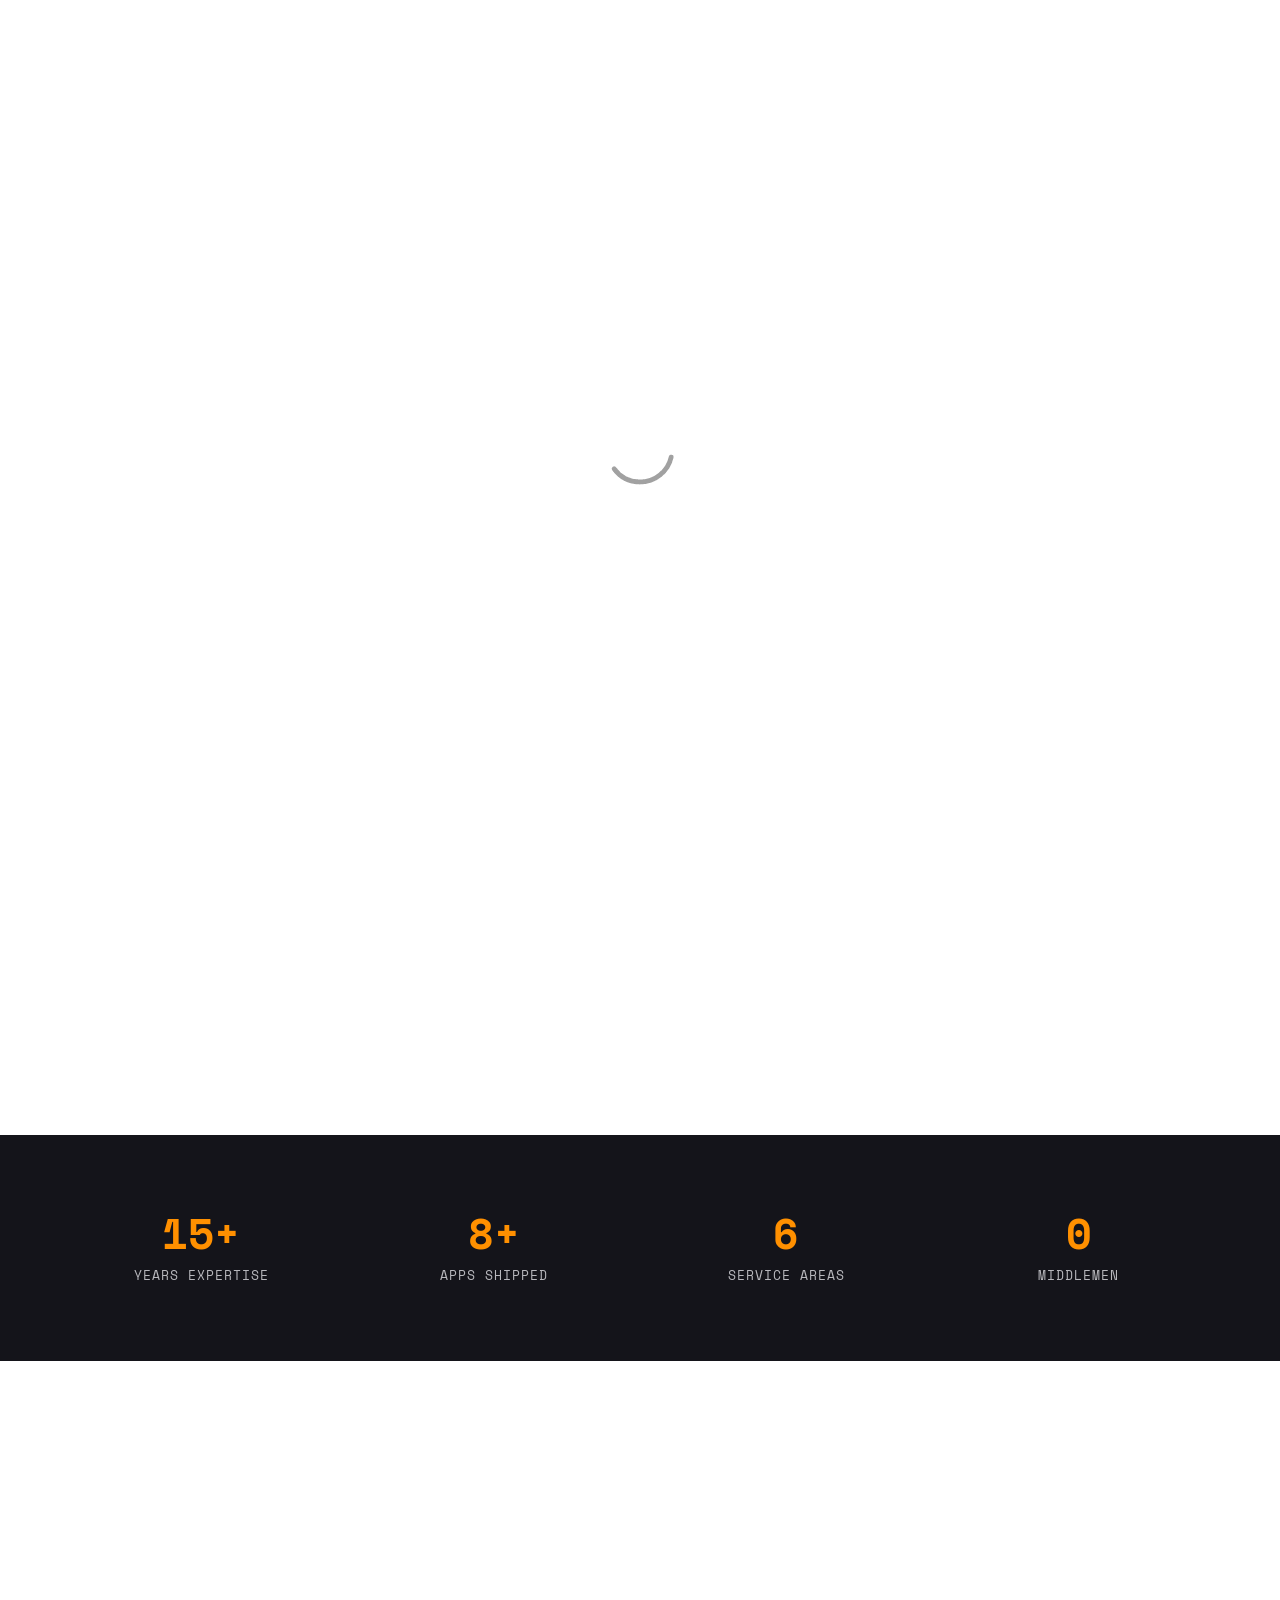
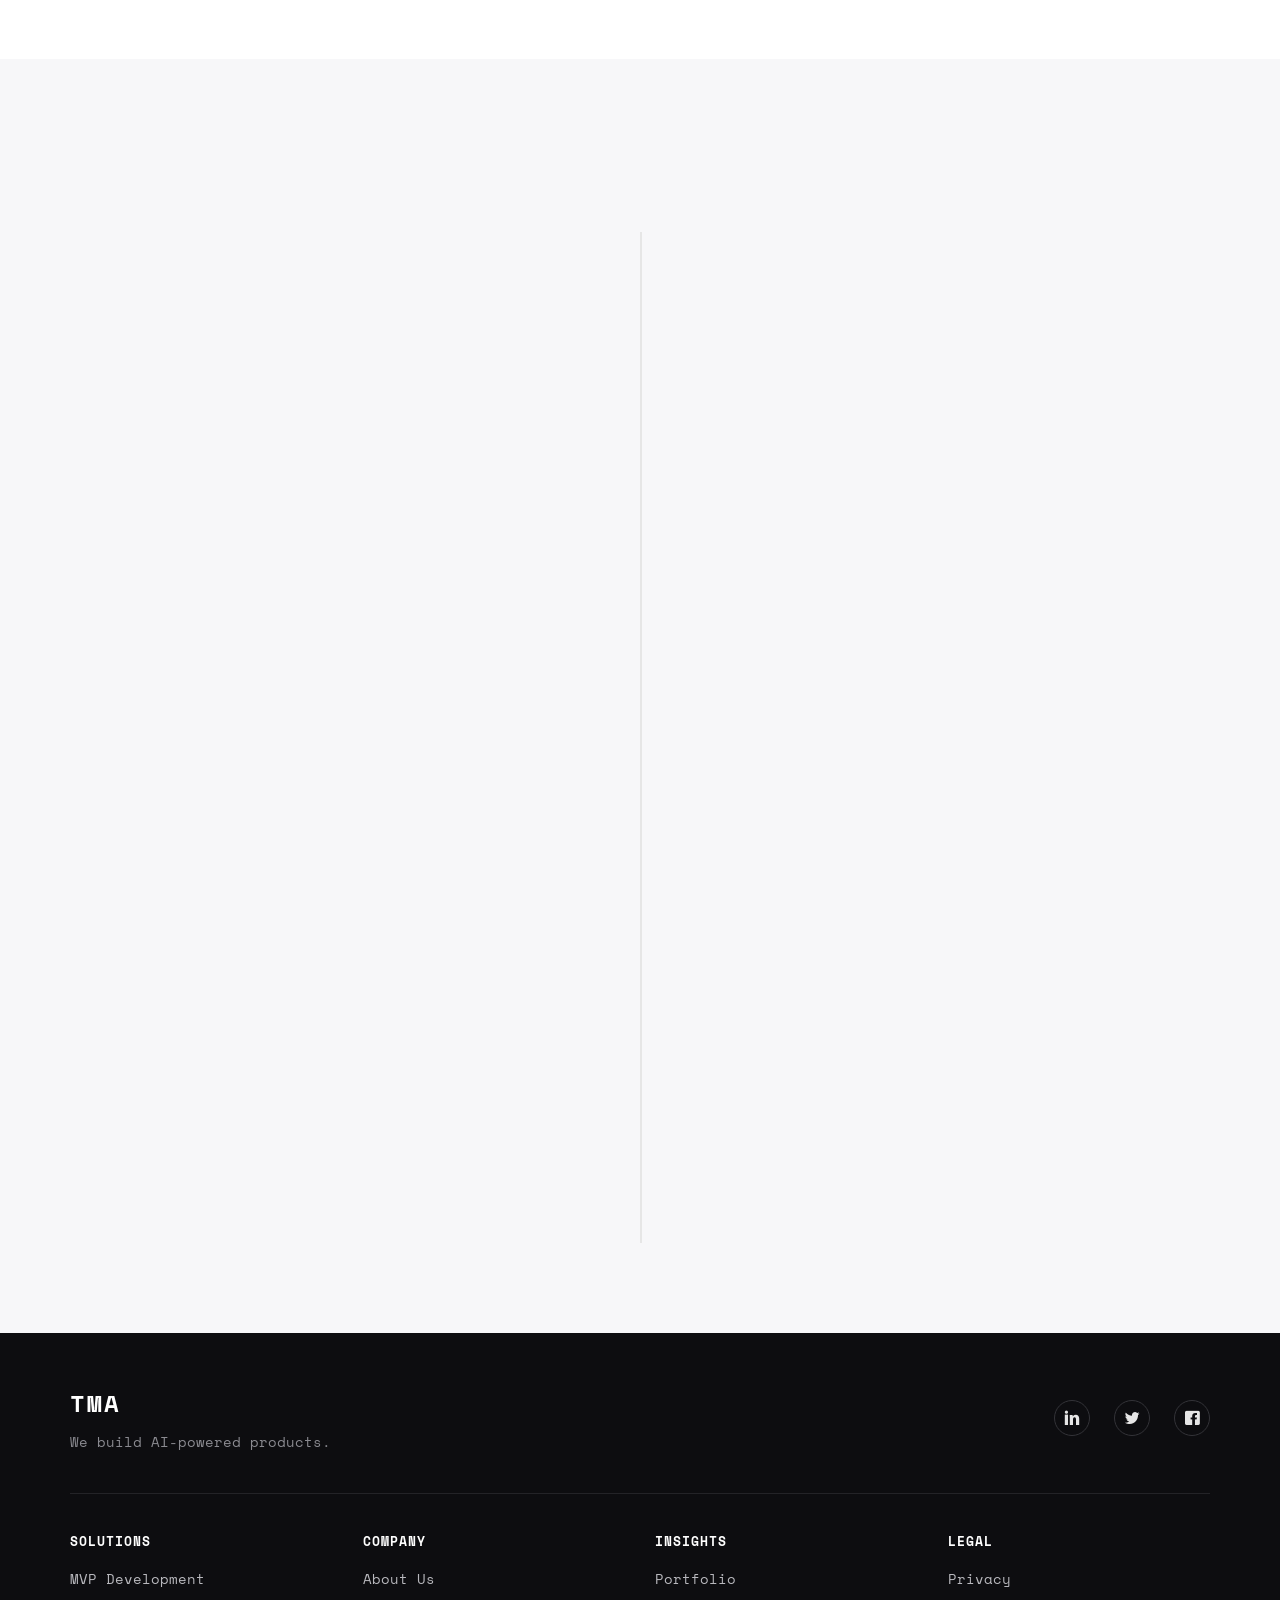
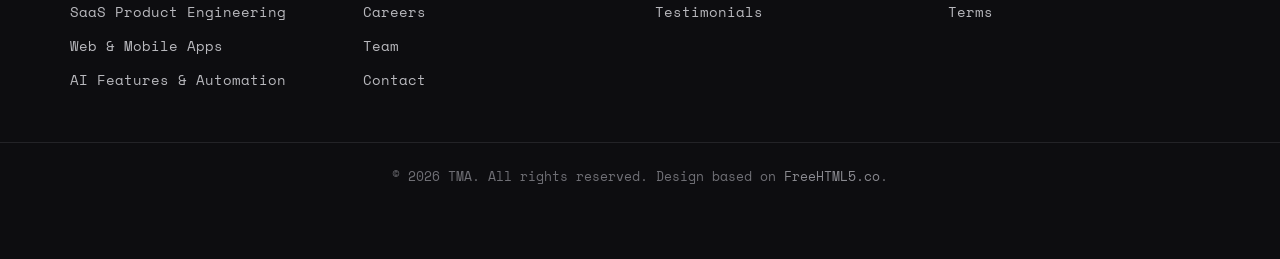
==== about.html @ 1527407e "Update website structure" ====
<!DOCTYPE HTML>
<html>
	<head>
	<meta charset="utf-8">
	<meta http-equiv="X-UA-Compatible" content="IE=edge">
	<title>About — TMA</title>
	<meta name="viewport" content="width=device-width, initial-scale=1">
	<meta name="description" content="TMA is a software product studio for startups and growing businesses, with 15+ years of hands-on expertise delivering mobile, web and backend products." />
	<meta name="author" content="TMA" />

	<link href="https://fonts.googleapis.com/css?family=Space+Mono" rel="stylesheet">
	<link href="https://fonts.googleapis.com/css?family=Kaushan+Script" rel="stylesheet">

	<link rel="stylesheet" href="css/animate.css">
	<link rel="stylesheet" href="css/icomoon.css">
	<link rel="stylesheet" href="css/bootstrap.css">
	<link rel="stylesheet" href="css/style.css">
	<link rel="stylesheet" href="css/tma-nav.css">

	<script src="js/modernizr-2.6.2.min.js"></script>
	<!--[if lt IE 9]>
	<script src="js/respond.min.js"></script>
	<![endif]-->

	</head>
	<body>

	<div class="fh5co-loader"></div>

	<nav class="navbar navbar-default tma-navbar" role="navigation">
		<div class="container">
			<div class="navbar-header">
				<button type="button" class="navbar-toggle" data-toggle="collapse" data-target="#tma-nav-collapse">
					<span class="sr-only">Toggle navigation</span>
					<span class="icon-bar"></span>
					<span class="icon-bar"></span>
					<span class="icon-bar"></span>
				</button>
				<a class="navbar-brand" href="index.html">TMA</a>
			</div>
			<div class="collapse navbar-collapse" id="tma-nav-collapse">
				<ul class="nav navbar-nav navbar-right">
					<li><a href="index.html">Home</a></li>
					<li class="active"><a href="about.html">About</a></li>
					<li><a href="services.html">Services</a></li>
					<li><a href="portfolio.html">Portfolio</a></li>
					<li><a href="testimonials.html">Testimonials</a></li>
					<li><a href="careers.html">Careers</a></li>
					<li><a href="team.html">Team</a></li>
					<li><a href="contact.html">Contact</a></li>
				</ul>
			</div>
		</div>
	</nav>

	<div id="page">

	<div class="tma-page-banner" style="background-image:url(images/cover_bg_3.jpg);">
		<div class="overlay"></div>
		<div class="container tma-page-banner-content">
			<h1>About TMA</h1>
			<p>An AI-powered product development partner for startups and growing businesses.</p>
		</div>
	</div>

	<div id="fh5co-about" class="animate-box">
		<div class="container">
			<div class="row">
				<div class="col-md-8 col-md-offset-2 text-center fh5co-heading">
					<h2>Why TMA</h2>
					<p>Founded by engineers who were tired of watching startups choose between agencies that move slow and freelancers who disappear after launch.</p>
				</div>
			</div>
			<div class="row">
				<div class="col-md-8 col-md-offset-2">
					<h2>Our Story</h2>
					<p>TMA is a product engineering studio built for startups that need to move fast without compromising on quality. We're a small, senior team with 15+ years of hands-on expertise shipping production software — from early-stage MVPs to enterprise-grade platforms — across mobile, web and backend.</p>
					<p>That means startups and growing businesses get a partner who has actually shipped and led delivery of production apps — not just a dev shop taking orders. We embed with your team, own outcomes, and bring hands-on technical leadership so you can ship fast without cutting corners.</p>
					<p><a href="team.html">Meet the founder &raquo;</a></p>
				</div>
			</div>
		</div>
	</div>

	<div class="tma-stats-section">
		<div class="container">
			<div class="row">
				<div class="col-md-3 col-sm-6 col-xs-6">
					<div class="tma-stat">
						<span class="tma-stat-number">15+</span>
						<span class="tma-stat-label">Years Expertise</span>
					</div>
				</div>
				<div class="col-md-3 col-sm-6 col-xs-6">
					<div class="tma-stat">
						<span class="tma-stat-number">8+</span>
						<span class="tma-stat-label">Apps Shipped</span>
					</div>
				</div>
				<div class="col-md-3 col-sm-6 col-xs-6">
					<div class="tma-stat">
						<span class="tma-stat-number">6</span>
						<span class="tma-stat-label">Service Areas</span>
					</div>
				</div>
				<div class="col-md-3 col-sm-6 col-xs-6">
					<div class="tma-stat">
						<span class="tma-stat-number">0</span>
						<span class="tma-stat-label">Middlemen</span>
					</div>
				</div>
			</div>
		</div>
	</div>

	<div id="fh5co-values" class="animate-box">
		<div class="container">
			<div class="row">
				<div class="col-md-8 col-md-offset-2 text-center fh5co-heading">
					<h2>What We Believe</h2>
					<p>The principles that shape how we build, and how we work with clients.</p>
				</div>
			</div>
			<div class="row">
				<div class="col-md-4 text-center">
					<div class="feature-left">
						<span class="icon">
							<i class="icon-rocket"></i>
						</span>
						<div class="feature-copy">
							<h3>Ship Fast, Ship Right</h3>
							<p>Speed matters for startups — but not at the cost of code you can't build on. We move quickly without leaving technical debt you'll regret.</p>
						</div>
					</div>
				</div>
				<div class="col-md-4 text-center">
					<div class="feature-left">
						<span class="icon">
							<i class="icon-target"></i>
						</span>
						<div class="feature-copy">
							<h3>Own the Outcome</h3>
							<p>We measure success by whether your product works for your users — not by hours logged or tickets closed.</p>
						</div>
					</div>
				</div>
				<div class="col-md-4 text-center">
					<div class="feature-left">
						<span class="icon">
							<i class="icon-chat"></i>
						</span>
						<div class="feature-copy">
							<h3>Radical Transparency</h3>
							<p>Clear scope, honest timelines, and direct communication with founders — no account managers relaying messages.</p>
						</div>
					</div>
				</div>
			</div>
		</div>
	</div>

	<div id="fh5co-skills" class="animate-box fh5co-bg-color" data-animate-effect="fadeInLeft">
		<div class="container">
			<div class="row">
				<div class="col-md-8 col-md-offset-2 text-center fh5co-heading">
					<h2>Our Capabilities</h2>
					<p>What we bring to the table, in plain terms — not a wall of framework names.</p>
				</div>
			</div>
			<div class="tma-skill-groups">
				<div class="tma-skill-group">
					<h4>Mobile Experiences</h4>
					<div class="tma-skill-pills">
						<span class="tma-skill-pill">Native Android &amp; iOS apps</span>
						<span class="tma-skill-pill">Cross-platform hybrid apps</span>
						<span class="tma-skill-pill">Fast, offline-ready performance</span>
					</div>
				</div>
				<div class="tma-skill-group">
					<h4>Web &amp; Backend Systems</h4>
					<div class="tma-skill-pills">
						<span class="tma-skill-pill">Modern, responsive web apps</span>
						<span class="tma-skill-pill">Scalable backend architecture</span>
						<span class="tma-skill-pill">Secure API &amp; third-party integrations</span>
					</div>
				</div>
				<div class="tma-skill-group">
					<h4>Data &amp; Insights</h4>
					<div class="tma-skill-pills">
						<span class="tma-skill-pill">Reliable data storage &amp; management</span>
						<span class="tma-skill-pill">Real-time analytics &amp; reporting</span>
						<span class="tma-skill-pill">Cloud-ready infrastructure</span>
					</div>
				</div>
			</div>
		</div>
	</div>

	<div id="fh5co-leadership" class="animate-box" data-animate-effect="fadeInRight">
		<div class="container">
			<div class="row">
				<div class="col-md-8 col-md-offset-2 text-center fh5co-heading">
					<h2>Leadership</h2>
					<p>A decade of technical leadership means we don't just write code — we run delivery.</p>
				</div>
			</div>
			<div class="row">
				<div class="col-md-4 text-center">
					<div class="feature-left">
						<span class="icon">
							<i class="icon-genius"></i>
						</span>
						<div class="feature-copy">
							<h3>Technical Leadership</h3>
							<p>Hands-on engineering leadership — architecture decisions, code quality, and delivery ownership end to end.</p>
						</div>
					</div>
				</div>
				<div class="col-md-4 text-center">
					<div class="feature-left">
						<span class="icon">
							<i class="icon-briefcase"></i>
						</span>
						<div class="feature-copy">
							<h3>Team &amp; Stakeholder Management</h3>
							<p>Mentoring engineers, coordinating cross-functional teams, and translating business goals into a shippable technical roadmap.</p>
						</div>
					</div>
				</div>
				<div class="col-md-4 text-center">
					<div class="feature-left">
						<span class="icon">
							<i class="icon-chat"></i>
						</span>
						<div class="feature-copy">
							<h3>Client Partnership</h3>
							<p>Direct, transparent communication with founders — clear scope, honest timelines, and a partner invested in the outcome, not just the hours.</p>
						</div>
					</div>
				</div>
			</div>
		</div>
	</div>

	<div id="fh5co-resume">
		<div class="container">
			<div class="row animate-box" data-animate-effect="fadeInUp">
				<div class="col-md-8 col-md-offset-2 text-center fh5co-heading">
					<h2 style="margin-bottom: 0px">Our Journey</h2>
				</div>
			</div>
			<div class="row">
				<div class="col-md-12 col-md-offset-0">
					<ul class="timeline">
						<li class="timeline-heading text-center animate-box">
							<div><h3>Milestones</h3></div>
						</li>
						<li class="timeline-inverted animate-box">
							<div class="timeline-badge"><i class="icon-suitcase"></i></div>
							<div class="timeline-panel">
								<div class="timeline-heading">
									<h3 class="timeline-title">Launch</h3>
									<span class="company">Q1 2024</span>
								</div>
								<div class="timeline-body">
									<ul>
										<li>Founded TMA to help startups launch AI-enabled products rapidly.</li>
										<li>Defined our first product vision and delivered an MVP for early customer feedback.</li>
									</ul>
								</div>
							</div>
						</li>
						<li class="animate-box timeline-unverted">
							<div class="timeline-badge"><i class="icon-suitcase"></i></div>
							<div class="timeline-panel">
								<div class="timeline-heading">
									<h3 class="timeline-title">Product Launch</h3>
									<span class="company">Q3 2024</span>
								</div>
								<div class="timeline-body">
									<ul style="text-align: left">
										<li>Delivered our first customer-facing SaaS platform with mobile and analytics capabilities.</li>
										<li>Introduced modern dashboards, APIs, and automated workflows for early adopters.</li>
									</ul>
								</div>
							</div>
						</li>
						<li class="timeline-inverted animate-box">
							<div class="timeline-badge"><i class="icon-suitcase"></i></div>
							<div class="timeline-panel">
								<div class="timeline-heading">
									<h3 class="timeline-title">Customer Growth</h3>
									<span class="company">Q1 2025</span>
								</div>
								<div class="timeline-body">
									<ul>
										<li>Onboarded growing businesses and integrated with CRM, payments, and analytics tools.</li>
										<li>Scaled our platform with improved reliability, performance and dedicated engineering support.</li>
									</ul>
								</div>
							</div>
						</li>
						<li class="animate-box timeline-unverted">
							<div class="timeline-badge"><i class="icon-suitcase"></i></div>
							<div class="timeline-panel">
								<div class="timeline-heading">
									<h3 class="timeline-title">Scale</h3>
									<span class="company">Ongoing</span>
								</div>
								<div class="timeline-body">
									<ul style="text-align: left">
										<li>Continue expanding our product suite with AI, automation and customer success tools.</li>
										<li>Deliver expert engineering, integrations and growth support for scaling product teams.</li>
									</ul>
								</div>
							</div>
						</li>
				    </ul>
				</div>
			</div>
		</div>
	</div>

	</div>

	<div id="fh5co-footer" class="tma-footer">
		<div class="container">
			<div class="tma-footer-top">
				<div>
					<div class="tma-footer-brand">TMA</div>
					<p class="tma-footer-tagline">We build AI-powered products.</p>
				</div>
				<ul class="tma-footer-social">
					<li><a href="https://www.linkedin.com/in/pehlajtejani/" target="_blank"><i class="icon-linkedin2"></i></a></li>
					<li><a href="https://twitter.com/TMAtech" target="_blank"><i class="icon-twitter2"></i></a></li>
					<li><a href="https://www.facebook.com/TMAtech" target="_blank"><i class="icon-facebook2"></i></a></li>
				</ul>
			</div>
			<div class="row tma-footer-columns">
				<div class="col-sm-6 col-md-3">
					<h4>Solutions</h4>
					<ul>
						<li><a href="services.html">MVP Development</a></li>
						<li><a href="services.html">SaaS Product Engineering</a></li>
						<li><a href="services.html">Web &amp; Mobile Apps</a></li>
						<li><a href="services.html">AI Features &amp; Automation</a></li>
					</ul>
				</div>
				<div class="col-sm-6 col-md-3">
					<h4>Company</h4>
					<ul>
						<li><a href="about.html">About Us</a></li>
						<li><a href="careers.html">Careers</a></li>
						<li><a href="team.html">Team</a></li>
						<li><a href="contact.html">Contact</a></li>
					</ul>
				</div>
				<div class="col-sm-6 col-md-3">
					<h4>Insights</h4>
					<ul>
						<li><a href="portfolio.html">Portfolio</a></li>
						<li><a href="testimonials.html">Testimonials</a></li>
					</ul>
				</div>
				<div class="col-sm-6 col-md-3">
					<h4>Legal</h4>
					<ul>
						<li><a href="privacy.html">Privacy</a></li>
						<li><a href="terms.html">Terms</a></li>
					</ul>
				</div>
			</div>
		</div>
		<div class="tma-footer-bottom">
			<div class="container">
				&copy; 2026 TMA. All rights reserved. Design based on <a href="http://freehtml5.co" target="_blank">FreeHTML5.co</a>.
			</div>
		</div>
	</div>

	<div class="gototop js-top">
		<a href="#" class="js-gotop"><i class="icon-arrow-up22"></i></a>
	</div>

	<script src="js/jquery.min.js"></script>
	<script src="js/jquery.easing.1.3.js"></script>
	<script src="js/bootstrap.min.js"></script>
	<script src="js/jquery.waypoints.min.js"></script>
	<script src="js/jquery.stellar.min.js"></script>
	<script src="js/jquery.easypiechart.min.js"></script>
	<script src="js/main.js"></script>

	</body>
</html>
---- css/icomoon.css ----
@font-face {
    font-family: 'icomoon';
    src:    url('fonts/icomoon.eot?1oniuf');
    src:    url('fonts/icomoon.eot?1oniuf#iefix') format('embedded-opentype'),
        url('fonts/icomoon.ttf?1oniuf') format('truetype'),
        url('fonts/icomoon.woff?1oniuf') format('woff'),
        url('fonts/icomoon.svg?1oniuf#icomoon') format('svg');
    font-weight: normal;
    font-style: normal;
}

[class^="icon-"], [class*=" icon-"] {
    /* use !important to prevent issues with browser extensions that change fonts */
    font-family: 'icomoon' !important;
    speak: none;
    font-style: normal;
    font-weight: normal;
    font-variant: normal;
    text-transform: none;
    line-height: 1;

    /* Better Font Rendering =========== */
    -webkit-font-smoothing: antialiased;
    -moz-osx-font-smoothing: grayscale;
}

.icon-mobile:before {
    content: "\e000";
}
.icon-laptop:before {
    content: "\e001";
}
.icon-desktop:before {
    content: "\e002";
}
.icon-tablet:before {
    content: "\e003";
}
.icon-phone:before {
    content: "\e004";
}
.icon-document:before {
    content: "\e005";
}
.icon-documents:before {
    content: "\e006";
}
.icon-search:before {
    content: "\e007";
}
.icon-clipboard:before {
    content: "\e008";
}
.icon-newspaper:before {
    content: "\e009";
}
.icon-notebook:before {
    content: "\e00a";
}
.icon-book-open:before {
    content: "\e00b";
}
.icon-browser:before {
    content: "\e00c";
}
.icon-calendar:before {
    content: "\e00d";
}
.icon-presentation:before {
    content: "\e00e";
}
.icon-picture:before {
    content: "\e00f";
}
.icon-pictures:before {
    content: "\e010";
}
.icon-video:before {
    content: "\e011";
}
.icon-camera:before {
    content: "\e012";
}
.icon-printer:before {
    content: "\e013";
}
.icon-toolbox:before {
    content: "\e014";
}
.icon-briefcase:before {
    content: "\e015";
}
.icon-wallet:before {
    content: "\e016";
}
.icon-gift:before {
    content: "\e017";
}
.icon-bargraph:before {
    content: "\e018";
}
.icon-grid:before {
    content: "\e019";
}
.icon-expand:before {
    content: "\e01a";
}
.icon-focus:before {
    content: "\e01b";
}
.icon-edit:before {
    content: "\e01c";
}
.icon-adjustments:before {
    content: "\e01d";
}
.icon-ribbon:before {
    content: "\e01e";
}
.icon-hourglass:before {
    content: "\e01f";
}
.icon-lock:before {
    content: "\e020";
}
.icon-megaphone:before {
    content: "\e021";
}
.icon-shield:before {
    content: "\e022";
}
.icon-trophy:before {
    content: "\e023";
}
.icon-flag:before {
    content: "\e024";
}
.icon-map:before {
    content: "\e025";
}
.icon-puzzle:before {
    content: "\e026";
}
.icon-basket:before {
    content: "\e027";
}
.icon-envelope:before {
    content: "\e028";
}
.icon-streetsign:before {
    content: "\e029";
}
.icon-telescope:before {
    content: "\e02a";
}
.icon-gears:before {
    content: "\e02b";
}
.icon-key:before {
    content: "\e02c";
}
.icon-paperclip:before {
    content: "\e02d";
}
.icon-attachment:before {
    content: "\e02e";
}
.icon-pricetags:before {
    content: "\e02f";
}
.icon-lightbulb:before {
    content: "\e030";
}
.icon-layers:before {
    content: "\e031";
}
.icon-pencil:before {
    content: "\e032";
}
.icon-tools:before {
    content: "\e033";
}
.icon-tools-2:before {
    content: "\e034";
}
.icon-scissors:before {
    content: "\e035";
}
.icon-paintbrush:before {
    content: "\e036";
}
.icon-magnifying-glass:before {
    content: "\e037";
}
.icon-circle-compass:before {
    content: "\e038";
}
.icon-linegraph:before {
    content: "\e039";
}
.icon-mic:before {
    content: "\e03a";
}
.icon-strategy:before {
    content: "\e03b";
}
.icon-beaker:before {
    content: "\e03c";
}
.icon-caution:before {
    content: "\e03d";
}
.icon-recycle:before {
    content: "\e03e";
}
.icon-anchor:before {
    content: "\e03f";
}
.icon-profile-male:before {
    content: "\e040";
}
.icon-profile-female:before {
    content: "\e041";
}
.icon-bike:before {
    content: "\e042";
}
.icon-wine:before {
    content: "\e043";
}
.icon-hotairballoon:before {
    content: "\e044";
}
.icon-globe:before {
    content: "\e045";
}
.icon-genius:before {
    content: "\e046";
}
.icon-map-pin:before {
    content: "\e047";
}
.icon-dial:before {
    content: "\e048";
}
.icon-chat:before {
    content: "\e049";
}
.icon-heart:before {
    content: "\e04a";
}
.icon-cloud:before {
    content: "\e04b";
}
.icon-upload:before {
    content: "\e04c";
}
.icon-download:before {
    content: "\e04d";
}
.icon-target:before {
    content: "\e04e";
}
.icon-hazardous:before {
    content: "\e04f";
}
.icon-piechart:before {
    content: "\e050";
}
.icon-speedometer:before {
    content: "\e051";
}
.icon-global:before {
    content: "\e052";
}
.icon-compass:before {
    content: "\e053";
}
.icon-lifesaver:before {
    content: "\e054";
}
.icon-clock:before {
    content: "\e055";
}
.icon-aperture:before {
    content: "\e056";
}
.icon-quote:before {
    content: "\e057";
}
.icon-scope:before {
    content: "\e058";
}
.icon-alarmclock:before {
    content: "\e059";
}
.icon-refresh:before {
    content: "\e05a";
}
.icon-happy:before {
    content: "\e05b";
}
.icon-sad:before {
    content: "\e05c";
}
.icon-facebook:before {
    content: "\e05d";
}
.icon-twitter:before {
    content: "\e05e";
}
.icon-googleplus:before {
    content: "\e05f";
}
.icon-rss:before {
    content: "\e060";
}
.icon-tumblr:before {
    content: "\e061";
}
.icon-linkedin:before {
    content: "\e062";
}
.icon-dribbble:before {
    content: "\e063";
}
.icon-box2:before {
    content: "\ea82";
}
.icon-write:before {
    content: "\ea83";
}
.icon-clock2:before {
    content: "\ea84";
}
.icon-reply2:before {
    content: "\ea85";
}
.icon-reply-all2:before {
    content: "\ea86";
}
.icon-forward2:before {
    content: "\ea87";
}
.icon-flag2:before {
    content: "\ea88";
}
.icon-search2:before {
    content: "\ea89";
}
.icon-trash2:before {
    content: "\ea8a";
}
.icon-envelope2:before {
    content: "\ea8b";
}
.icon-bubble:before {
    content: "\ea8c";
}
.icon-bubbles:before {
    content: "\ea8d";
}
.icon-user2:before {
    content: "\ea8e";
}
.icon-users2:before {
    content: "\ea8f";
}
.icon-cloud2:before {
    content: "\ea90";
}
.icon-download2:before {
    content: "\ea91";
}
.icon-upload2:before {
    content: "\ea92";
}
.icon-rain:before {
    content: "\ea93";
}
.icon-sun:before {
    content: "\ea94";
}
.icon-moon2:before {
    content: "\ea95";
}
.icon-bell2:before {
    content: "\ea96";
}
.icon-folder2:before {
    content: "\ea97";
}
.icon-pin2:before {
    content: "\ea98";
}
.icon-sound2:before {
    content: "\ea99";
}
.icon-microphone:before {
    content: "\ea9a";
}
.icon-camera2:before {
    content: "\ea9b";
}
.icon-image2:before {
    content: "\ea9c";
}
.icon-cog2:before {
    content: "\ea9d";
}
.icon-calendar2:before {
    content: "\ea9e";
}
.icon-book2:before {
    content: "\ea9f";
}
.icon-map-marker:before {
    content: "\eaa0";
}
.icon-store:before {
    content: "\eaa1";
}
.icon-support:before {
    content: "\eaa2";
}
.icon-tag2:before {
    content: "\eaa3";
}
.icon-heart2:before {
    content: "\eaa4";
}
.icon-video-camera:before {
    content: "\eaa5";
}
.icon-trophy2:before {
    content: "\eaa6";
}
.icon-cart:before {
    content: "\eaa7";
}
.icon-eye2:before {
    content: "\eaa8";
}
.icon-cancel:before {
    content: "\eaa9";
}
.icon-chart:before {
    content: "\eaaa";
}
.icon-target2:before {
    content: "\eaab";
}
.icon-printer2:before {
    content: "\eaac";
}
.icon-location2:before {
    content: "\eaad";
}
.icon-bookmark2:before {
    content: "\eaae";
}
.icon-monitor:before {
    content: "\eaaf";
}
.icon-cross2:before {
    content: "\eab0";
}
.icon-plus2:before {
    content: "\eab1";
}
.icon-left:before {
    content: "\eab2";
}
.icon-up:before {
    content: "\eab3";
}
.icon-browser2:before {
    content: "\eab4";
}
.icon-windows:before {
    content: "\eab5";
}
.icon-switch2:before {
    content: "\eab6";
}
.icon-dashboard:before {
    content: "\eab7";
}
.icon-play:before {
    content: "\eab8";
}
.icon-fast-forward:before {
    content: "\eab9";
}
.icon-next:before {
    content: "\eaba";
}
.icon-refresh2:before {
    content: "\eabb";
}
.icon-film:before {
    content: "\eabc";
}
.icon-home2:before {
    content: "\eabd";
}
.icon-add-to-list:before {
    content: "\e901";
}
.icon-classic-computer:before {
    content: "\e902";
}
.icon-controller-fast-backward:before {
    content: "\e903";
}
.icon-creative-commons-attribution:before {
    content: "\e904";
}
.icon-creative-commons-noderivs:before {
    content: "\e905";
}
.icon-creative-commons-noncommercial-eu:before {
    content: "\e906";
}
.icon-creative-commons-noncommercial-us:before {
    content: "\e907";
}
.icon-creative-commons-public-domain:before {
    content: "\e908";
}
.icon-creative-commons-remix:before {
    content: "\e909";
}
.icon-creative-commons-share:before {
    content: "\e90a";
}
.icon-creative-commons-sharealike:before {
    content: "\e90b";
}
.icon-creative-commons:before {
    content: "\e90c";
}
.icon-document-landscape:before {
    content: "\e90d";
}
.icon-remove-user:before {
    content: "\e90e";
}
.icon-warning:before {
    content: "\e90f";
}
.icon-arrow-bold-down:before {
    content: "\e910";
}
.icon-arrow-bold-left:before {
    content: "\e911";
}
.icon-arrow-bold-right:before {
    content: "\e912";
}
.icon-arrow-bold-up:before {
    content: "\e913";
}
.icon-arrow-down:before {
    content: "\e914";
}
.icon-arrow-left:before {
    content: "\e915";
}
.icon-arrow-long-down:before {
    content: "\e916";
}
.icon-arrow-long-left:before {
    content: "\e917";
}
.icon-arrow-long-right:before {
    content: "\e918";
}
.icon-arrow-long-up:before {
    content: "\e919";
}
.icon-arrow-right:before {
    content: "\e91a";
}
.icon-arrow-up:before {
    content: "\e91b";
}
.icon-arrow-with-circle-down:before {
    content: "\e91c";
}
.icon-arrow-with-circle-left:before {
    content: "\e91d";
}
.icon-arrow-with-circle-right:before {
    content: "\e91e";
}
.icon-arrow-with-circle-up:before {
    content: "\e91f";
}
.icon-bookmark:before {
    content: "\e920";
}
.icon-bookmarks:before {
    content: "\e921";
}
.icon-chevron-down:before {
    content: "\e922";
}
.icon-chevron-left:before {
    content: "\e923";
}
.icon-chevron-right:before {
    content: "\e924";
}
.icon-chevron-small-down:before {
    content: "\e925";
}
.icon-chevron-small-left:before {
    content: "\e926";
}
.icon-chevron-small-right:before {
    content: "\e927";
}
.icon-chevron-small-up:before {
    content: "\e928";
}
.icon-chevron-thin-down:before {
    content: "\e929";
}
.icon-chevron-thin-left:before {
    content: "\e92a";
}
.icon-chevron-thin-right:before {
    content: "\e92b";
}
.icon-chevron-thin-up:before {
    content: "\e92c";
}
.icon-chevron-up:before {
    content: "\e92d";
}
.icon-chevron-with-circle-down:before {
    content: "\e92e";
}
.icon-chevron-with-circle-left:before {
    content: "\e92f";
}
.icon-chevron-with-circle-right:before {
    content: "\e930";
}
.icon-chevron-with-circle-up:before {
    content: "\e931";
}
.icon-cloud3:before {
    content: "\e932";
}
.icon-controller-fast-forward:before {
    content: "\e933";
}
.icon-controller-jump-to-start:before {
    content: "\e934";
}
.icon-controller-next:before {
    content: "\e935";
}
.icon-controller-paus:before {
    content: "\e936";
}
.icon-controller-play:before {
    content: "\e937";
}
.icon-controller-record:before {
    content: "\e938";
}
.icon-controller-stop:before {
    content: "\e939";
}
.icon-controller-volume:before {
    content: "\e93a";
}
.icon-dot-single:before {
    content: "\e93b";
}
.icon-dots-three-horizontal:before {
    content: "\e93c";
}
.icon-dots-three-vertical:before {
    content: "\e93d";
}
.icon-dots-two-horizontal:before {
    content: "\e93e";
}
.icon-dots-two-vertical:before {
    content: "\e93f";
}
.icon-download3:before {
    content: "\e940";
}
.icon-emoji-flirt:before {
    content: "\e941";
}
.icon-flow-branch:before {
    content: "\e942";
}
.icon-flow-cascade:before {
    content: "\e943";
}
.icon-flow-line:before {
    content: "\e944";
}
.icon-flow-parallel:before {
    content: "\e945";
}
.icon-flow-tree:before {
    content: "\e946";
}
.icon-install:before {
    content: "\e947";
}
.icon-layers2:before {
    content: "\e948";
}
.icon-open-book:before {
    content: "\e949";
}
.icon-resize-100:before {
    content: "\e94a";
}
.icon-resize-full-screen:before {
    content: "\e94b";
}
.icon-save:before {
    content: "\e94c";
}
.icon-select-arrows:before {
    content: "\e94d";
}
.icon-sound-mute:before {
    content: "\e94e";
}
.icon-sound:before {
    content: "\e94f";
}
.icon-trash:before {
    content: "\e950";
}
.icon-triangle-down:before {
    content: "\e951";
}
.icon-triangle-left:before {
    content: "\e952";
}
.icon-triangle-right:before {
    content: "\e953";
}
.icon-triangle-up:before {
    content: "\e954";
}
.icon-uninstall:before {
    content: "\e955";
}
.icon-upload-to-cloud:before {
    content: "\e956";
}
.icon-upload3:before {
    content: "\e957";
}
.icon-add-user:before {
    content: "\e958";
}
.icon-address:before {
    content: "\e959";
}
.icon-adjust:before {
    content: "\e95a";
}
.icon-air:before {
    content: "\e95b";
}
.icon-aircraft-landing:before {
    content: "\e95c";
}
.icon-aircraft-take-off:before {
    content: "\e95d";
}
.icon-aircraft:before {
    content: "\e95e";
}
.icon-align-bottom:before {
    content: "\e95f";
}
.icon-align-horizontal-middle:before {
    content: "\e960";
}
.icon-align-left:before {
    content: "\e961";
}
.icon-align-right:before {
    content: "\e962";
}
.icon-align-top:before {
    content: "\e963";
}
.icon-align-vertical-middle:before {
    content: "\e964";
}
.icon-archive:before {
    content: "\e965";
}
.icon-area-graph:before {
    content: "\e966";
}
.icon-attachment2:before {
    content: "\e967";
}
.icon-awareness-ribbon:before {
    content: "\e968";
}
.icon-back-in-time:before {
    content: "\e969";
}
.icon-back:before {
    content: "\e96a";
}
.icon-bar-graph:before {
    content: "\e96b";
}
.icon-battery:before {
    content: "\e96c";
}
.icon-beamed-note:before {
    content: "\e96d";
}
.icon-bell:before {
    content: "\e96e";
}
.icon-blackboard:before {
    content: "\e96f";
}
.icon-block:before {
    content: "\e970";
}
.icon-book:before {
    content: "\e971";
}
.icon-bowl:before {
    content: "\e972";
}
.icon-box:before {
    content: "\e973";
}
.icon-briefcase2:before {
    content: "\e974";
}
.icon-browser3:before {
    content: "\e975";
}
.icon-brush:before {
    content: "\e976";
}
.icon-bucket:before {
    content: "\e977";
}
.icon-cake:before {
    content: "\e978";
}
.icon-calculator:before {
    content: "\e979";
}
.icon-calendar3:before {
    content: "\e97a";
}
.icon-camera3:before {
    content: "\e97b";
}
.icon-ccw:before {
    content: "\e97c";
}
.icon-chat2:before {
    content: "\e97d";
}
.icon-check:before {
    content: "\e97e";
}
.icon-circle-with-cross:before {
    content: "\e97f";
}
.icon-circle-with-minus:before {
    content: "\e980";
}
.icon-circle-with-plus:before {
    content: "\e981";
}
.icon-circle:before {
    content: "\e982";
}
.icon-circular-graph:before {
    content: "\e983";
}
.icon-clapperboard:before {
    content: "\e984";
}
.icon-clipboard2:before {
    content: "\e985";
}
.icon-clock3:before {
    content: "\e986";
}
.icon-code:before {
    content: "\e987";
}
.icon-cog:before {
    content: "\e988";
}
.icon-colours:before {
    content: "\e989";
}
.icon-compass2:before {
    content: "\e98a";
}
.icon-copy:before {
    content: "\e98b";
}
.icon-credit-card:before {
    content: "\e98c";
}
.icon-credit:before {
    content: "\e98d";
}
.icon-cross:before {
    content: "\e98e";
}
.icon-cup:before {
    content: "\e98f";
}
.icon-cw:before {
    content: "\e990";
}
.icon-cycle:before {
    content: "\e991";
}
.icon-database:before {
    content: "\e992";
}
.icon-dial-pad:before {
    content: "\e993";
}
.icon-direction:before {
    content: "\e994";
}
.icon-document2:before {
    content: "\e995";
}
.icon-documents2:before {
    content: "\e996";
}
.icon-drink:before {
    content: "\e997";
}
.icon-drive:before {
    content: "\e998";
}
.icon-drop:before {
    content: "\e999";
}
.icon-edit2:before {
    content: "\e99a";
}
.icon-email:before {
    content: "\e99b";
}
.icon-emoji-happy:before {
    content: "\e99c";
}
.icon-emoji-neutral:before {
    content: "\e99d";
}
.icon-emoji-sad:before {
    content: "\e99e";
}
.icon-erase:before {
    content: "\e99f";
}
.icon-eraser:before {
    content: "\e9a0";
}
.icon-export:before {
    content: "\e9a1";
}
.icon-eye:before {
    content: "\e9a2";
}
.icon-feather:before {
    content: "\e9a3";
}
.icon-flag3:before {
    content: "\e9a4";
}
.icon-flash:before {
    content: "\e9a5";
}
.icon-flashlight:before {
    content: "\e9a6";
}
.icon-flat-brush:before {
    content: "\e9a7";
}
.icon-folder-images:before {
    content: "\e9a8";
}
.icon-folder-music:before {
    content: "\e9a9";
}
.icon-folder-video:before {
    content: "\e9aa";
}
.icon-folder:before {
    content: "\e9ab";
}
.icon-forward:before {
    content: "\e9ac";
}
.icon-funnel:before {
    content: "\e9ad";
}
.icon-game-controller:before {
    content: "\e9ae";
}
.icon-gauge:before {
    content: "\e9af";
}
.icon-globe2:before {
    content: "\e9b0";
}
.icon-graduation-cap:before {
    content: "\e9b1";
}
.icon-grid2:before {
    content: "\e9b2";
}
.icon-hair-cross:before {
    content: "\e9b3";
}
.icon-hand:before {
    content: "\e9b4";
}
.icon-heart-outlined:before {
    content: "\e9b5";
}
.icon-heart3:before {
    content: "\e9b6";
}
.icon-help-with-circle:before {
    content: "\e9b7";
}
.icon-help:before {
    content: "\e9b8";
}
.icon-home:before {
    content: "\e9b9";
}
.icon-hour-glass:before {
    content: "\e9ba";
}
.icon-image-inverted:before {
    content: "\e9bb";
}
.icon-image:before {
    content: "\e9bc";
}
.icon-images:before {
    content: "\e9bd";
}
.icon-inbox:before {
    content: "\e9be";
}
.icon-infinity:before {
    content: "\e9bf";
}
.icon-info-with-circle:before {
    content: "\e9c0";
}
.icon-info:before {
    content: "\e9c1";
}
.icon-key2:before {
    content: "\e9c2";
}
.icon-keyboard:before {
    content: "\e9c3";
}
.icon-lab-flask:before {
    content: "\e9c4";
}
.icon-landline:before {
    content: "\e9c5";
}
.icon-language:before {
    content: "\e9c6";
}
.icon-laptop2:before {
    content: "\e9c7";
}
.icon-leaf:before {
    content: "\e9c8";
}
.icon-level-down:before {
    content: "\e9c9";
}
.icon-level-up:before {
    content: "\e9ca";
}
.icon-lifebuoy:before {
    content: "\e9cb";
}
.icon-light-bulb:before {
    content: "\e9cc";
}
.icon-light-down:before {
    content: "\e9cd";
}
.icon-light-up:before {
    content: "\e9ce";
}
.icon-line-graph:before {
    content: "\e9cf";
}
.icon-link:before {
    content: "\e9d0";
}
.icon-list:before {
    content: "\e9d1";
}
.icon-location-pin:before {
    content: "\e9d2";
}
.icon-location:before {
    content: "\e9d3";
}
.icon-lock-open:before {
    content: "\e9d4";
}
.icon-lock2:before {
    content: "\e9d5";
}
.icon-log-out:before {
    content: "\e9d6";
}
.icon-login:before {
    content: "\e9d7";
}
.icon-loop:before {
    content: "\e9d8";
}
.icon-magnet:before {
    content: "\e9d9";
}
.icon-magnifying-glass2:before {
    content: "\e9da";
}
.icon-mail:before {
    content: "\e9db";
}
.icon-man:before {
    content: "\e9dc";
}
.icon-map2:before {
    content: "\e9dd";
}
.icon-mask:before {
    content: "\e9de";
}
.icon-medal:before {
    content: "\e9df";
}
.icon-megaphone2:before {
    content: "\e9e0";
}
.icon-menu:before {
    content: "\e9e1";
}
.icon-message:before {
    content: "\e9e2";
}
.icon-mic2:before {
    content: "\e9e3";
}
.icon-minus:before {
    content: "\e9e4";
}
.icon-mobile2:before {
    content: "\e9e5";
}
.icon-modern-mic:before {
    content: "\e9e6";
}
.icon-moon:before {
    content: "\e9e7";
}
.icon-mouse:before {
    content: "\e9e8";
}
.icon-music:before {
    content: "\e9e9";
}
.icon-network:before {
    content: "\e9ea";
}
.icon-new-message:before {
    content: "\e9eb";
}
.icon-new:before {
    content: "\e9ec";
}
.icon-news:before {
    content: "\e9ed";
}
.icon-note:before {
    content: "\e9ee";
}
.icon-notification:before {
    content: "\e9ef";
}
.icon-old-mobile:before {
    content: "\e9f0";
}
.icon-old-phone:before {
    content: "\e9f1";
}
.icon-palette:before {
    content: "\e9f2";
}
.icon-paper-plane:before {
    content: "\e9f3";
}
.icon-pencil2:before {
    content: "\e9f4";
}
.icon-phone2:before {
    content: "\e9f5";
}
.icon-pie-chart:before {
    content: "\e9f6";
}
.icon-pin:before {
    content: "\e9f7";
}
.icon-plus:before {
    content: "\e9f8";
}
.icon-popup:before {
    content: "\e9f9";
}
.icon-power-plug:before {
    content: "\e9fa";
}
.icon-price-ribbon:before {
    content: "\e9fb";
}
.icon-price-tag:before {
    content: "\e9fc";
}
.icon-print:before {
    content: "\e9fd";
}
.icon-progress-empty:before {
    content: "\e9fe";
}
.icon-progress-full:before {
    content: "\e9ff";
}
.icon-progress-one:before {
    content: "\ea00";
}
.icon-progress-two:before {
    content: "\ea01";
}
.icon-publish:before {
    content: "\ea02";
}
.icon-quote2:before {
    content: "\ea03";
}
.icon-radio:before {
    content: "\ea04";
}
.icon-reply-all:before {
    content: "\ea05";
}
.icon-reply:before {
    content: "\ea06";
}
.icon-retweet:before {
    content: "\ea07";
}
.icon-rocket:before {
    content: "\ea08";
}
.icon-round-brush:before {
    content: "\ea09";
}
.icon-rss2:before {
    content: "\ea0a";
}
.icon-ruler:before {
    content: "\ea0b";
}
.icon-scissors2:before {
    content: "\ea0c";
}
.icon-share-alternitive:before {
    content: "\ea0d";
}
.icon-share:before {
    content: "\ea0e";
}
.icon-shareable:before {
    content: "\ea0f";
}
.icon-shield2:before {
    content: "\ea10";
}
.icon-shop:before {
    content: "\ea11";
}
.icon-shopping-bag:before {
    content: "\ea12";
}
.icon-shopping-basket:before {
    content: "\ea13";
}
.icon-shopping-cart:before {
    content: "\ea14";
}
.icon-shuffle:before {
    content: "\ea15";
}
.icon-signal:before {
    content: "\ea16";
}
.icon-sound-mix:before {
    content: "\ea17";
}
.icon-sports-club:before {
    content: "\ea18";
}
.icon-spreadsheet:before {
    content: "\ea19";
}
.icon-squared-cross:before {
    content: "\ea1a";
}
.icon-squared-minus:before {
    content: "\ea1b";
}
.icon-squared-plus:before {
    content: "\ea1c";
}
.icon-star-outlined:before {
    content: "\ea1d";
}
.icon-star:before {
    content: "\ea1e";
}
.icon-stopwatch:before {
    content: "\ea1f";
}
.icon-suitcase:before {
    content: "\ea20";
}
.icon-swap:before {
    content: "\ea21";
}
.icon-sweden:before {
    content: "\ea22";
}
.icon-switch:before {
    content: "\ea23";
}
.icon-tablet2:before {
    content: "\ea24";
}
.icon-tag:before {
    content: "\ea25";
}
.icon-text-document-inverted:before {
    content: "\ea26";
}
.icon-text-document:before {
    content: "\ea27";
}
.icon-text:before {
    content: "\ea28";
}
.icon-thermometer:before {
    content: "\ea29";
}
.icon-thumbs-down:before {
    content: "\ea2a";
}
.icon-thumbs-up:before {
    content: "\ea2b";
}
.icon-thunder-cloud:before {
    content: "\ea2c";
}
.icon-ticket:before {
    content: "\ea2d";
}
.icon-time-slot:before {
    content: "\ea2e";
}
.icon-tools2:before {
    content: "\ea2f";
}
.icon-traffic-cone:before {
    content: "\ea30";
}
.icon-tree:before {
    content: "\ea31";
}
.icon-trophy3:before {
    content: "\ea32";
}
.icon-tv:before {
    content: "\ea33";
}
.icon-typing:before {
    content: "\ea34";
}
.icon-unread:before {
    content: "\ea35";
}
.icon-untag:before {
    content: "\ea36";
}
.icon-user:before {
    content: "\ea37";
}
.icon-users:before {
    content: "\ea38";
}
.icon-v-card:before {
    content: "\ea39";
}
.icon-video2:before {
    content: "\ea3a";
}
.icon-vinyl:before {
    content: "\ea3b";
}
.icon-voicemail:before {
    content: "\ea3c";
}
.icon-wallet2:before {
    content: "\ea3d";
}
.icon-water:before {
    content: "\ea3e";
}
.icon-500px-with-circle:before {
    content: "\ea3f";
}
.icon-500px:before {
    content: "\ea40";
}
.icon-basecamp:before {
    content: "\ea41";
}
.icon-behance:before {
    content: "\ea42";
}
.icon-creative-cloud:before {
    content: "\ea43";
}
.icon-dropbox:before {
    content: "\ea44";
}
.icon-evernote:before {
    content: "\ea45";
}
.icon-flattr:before {
    content: "\ea46";
}
.icon-foursquare:before {
    content: "\ea47";
}
.icon-google-drive:before {
    content: "\ea48";
}
.icon-google-hangouts:before {
    content: "\ea49";
}
.icon-grooveshark:before {
    content: "\ea4a";
}
.icon-icloud:before {
    content: "\ea4b";
}
.icon-mixi:before {
    content: "\ea4c";
}
.icon-onedrive:before {
    content: "\ea4d";
}
.icon-paypal:before {
    content: "\ea4e";
}
.icon-picasa:before {
    content: "\ea4f";
}
.icon-qq:before {
    content: "\ea50";
}
.icon-rdio-with-circle:before {
    content: "\ea51";
}
.icon-renren:before {
    content: "\ea52";
}
.icon-scribd:before {
    content: "\ea53";
}
.icon-sina-weibo:before {
    content: "\ea54";
}
.icon-skype-with-circle:before {
    content: "\ea55";
}
.icon-skype:before {
    content: "\ea56";
}
.icon-slideshare:before {
    content: "\ea57";
}
.icon-smashing:before {
    content: "\ea58";
}
.icon-soundcloud:before {
    content: "\ea59";
}
.icon-spotify-with-circle:before {
    content: "\ea5a";
}
.icon-spotify:before {
    content: "\ea5b";
}
.icon-swarm:before {
    content: "\ea5c";
}
.icon-vine-with-circle:before {
    content: "\ea5d";
}
.icon-vine:before {
    content: "\ea5e";
}
.icon-vk-alternitive:before {
    content: "\ea5f";
}
.icon-vk-with-circle:before {
    content: "\ea60";
}
.icon-vk:before {
    content: "\ea61";
}
.icon-xing-with-circle:before {
    content: "\ea62";
}
.icon-xing:before {
    content: "\ea63";
}
.icon-yelp:before {
    content: "\ea64";
}
.icon-dribbble-with-circle:before {
    content: "\ea65";
}
.icon-dribbble2:before {
    content: "\ea66";
}
.icon-facebook-with-circle:before {
    content: "\ea67";
}
.icon-facebook2:before {
    content: "\ea68";
}
.icon-flickr-with-circle:before {
    content: "\ea69";
}
.icon-flickr:before {
    content: "\ea6a";
}
.icon-github-with-circle:before {
    content: "\ea6b";
}
.icon-github:before {
    content: "\ea6c";
}
.icon-google-with-circle:before {
    content: "\ea6d";
}
.icon-google:before {
    content: "\ea6e";
}
.icon-instagram-with-circle:before {
    content: "\ea6f";
}
.icon-instagram:before {
    content: "\ea70";
}
.icon-lastfm-with-circle:before {
    content: "\ea71";
}
.icon-lastfm:before {
    content: "\ea72";
}
.icon-linkedin-with-circle:before {
    content: "\ea73";
}
.icon-linkedin2:before {
    content: "\ea74";
}
.icon-pinterest-with-circle:before {
    content: "\ea75";
}
.icon-pinterest:before {
    content: "\ea76";
}
.icon-rdio:before {
    content: "\ea77";
}
.icon-stumbleupon-with-circle:before {
    content: "\ea78";
}
.icon-stumbleupon:before {
    content: "\ea79";
}
.icon-tumblr-with-circle:before {
    content: "\ea7a";
}
.icon-tumblr2:before {
    content: "\ea7b";
}
.icon-twitter-with-circle:before {
    content: "\ea7c";
}
.icon-twitter2:before {
    content: "\ea7d";
}
.icon-vimeo-with-circle:before {
    content: "\ea7e";
}
.icon-vimeo:before {
    content: "\ea7f";
}
.icon-youtube-with-circle:before {
    content: "\ea80";
}
.icon-youtube:before {
    content: "\ea81";
}
.icon-home3:before {
    content: "\eabe";
}
.icon-home22:before {
    content: "\eabf";
}
.icon-home32:before {
    content: "\eac0";
}
.icon-office:before {
    content: "\eac1";
}
.icon-newspaper2:before {
    content: "\eac2";
}
.icon-pencil3:before {
    content: "\eac3";
}
.icon-pencil22:before {
    content: "\eac4";
}
.icon-quill:before {
    content: "\eac5";
}
.icon-pen:before {
    content: "\eac6";
}
.icon-blog:before {
    content: "\eac7";
}
.icon-eyedropper:before {
    content: "\eac8";
}
.icon-droplet:before {
    content: "\eac9";
}
.icon-paint-format:before {
    content: "\eaca";
}
.icon-image3:before {
    content: "\eacb";
}
.icon-images2:before {
    content: "\eacc";
}
.icon-camera4:before {
    content: "\eacd";
}
.icon-headphones:before {
    content: "\eace";
}
.icon-music2:before {
    content: "\eacf";
}
.icon-play2:before {
    content: "\ead0";
}
.icon-film2:before {
    content: "\ead1";
}
.icon-video-camera2:before {
    content: "\ead2";
}
.icon-dice:before {
    content: "\ead3";
}
.icon-pacman:before {
    content: "\ead4";
}
.icon-spades:before {
    content: "\ead5";
}
.icon-clubs:before {
    content: "\ead6";
}
.icon-diamonds:before {
    content: "\ead7";
}
.icon-bullhorn:before {
    content: "\ead8";
}
.icon-connection:before {
    content: "\ead9";
}
.icon-podcast:before {
    content: "\eada";
}
.icon-feed:before {
    content: "\eadb";
}
.icon-mic3:before {
    content: "\eadc";
}
.icon-book3:before {
    content: "\eadd";
}
.icon-books:before {
    content: "\eade";
}
.icon-library:before {
    content: "\eadf";
}
.icon-file-text:before {
    content: "\eae0";
}
.icon-profile:before {
    content: "\eae1";
}
.icon-file-empty:before {
    content: "\eae2";
}
.icon-files-empty:before {
    content: "\eae3";
}
.icon-file-text2:before {
    content: "\eae4";
}
.icon-file-picture:before {
    content: "\eae5";
}
.icon-file-music:before {
    content: "\eae6";
}
.icon-file-play:before {
    content: "\eae7";
}
.icon-file-video:before {
    content: "\eae8";
}
.icon-file-zip:before {
    content: "\eae9";
}
.icon-copy2:before {
    content: "\eaea";
}
.icon-paste:before {
    content: "\eaeb";
}
.icon-stack:before {
    content: "\eaec";
}
.icon-folder3:before {
    content: "\eaed";
}
.icon-folder-open:before {
    content: "\eaee";
}
.icon-folder-plus:before {
    content: "\eaef";
}
.icon-folder-minus:before {
    content: "\eaf0";
}
.icon-folder-download:before {
    content: "\eaf1";
}
.icon-folder-upload:before {
    content: "\eaf2";
}
.icon-price-tag2:before {
    content: "\eaf3";
}
.icon-price-tags:before {
    content: "\eaf4";
}
.icon-barcode:before {
    content: "\eaf5";
}
.icon-qrcode:before {
    content: "\eaf6";
}
.icon-ticket2:before {
    content: "\eaf7";
}
.icon-cart2:before {
    content: "\eaf8";
}
.icon-coin-dollar:before {
    content: "\eaf9";
}
.icon-coin-euro:before {
    content: "\eafa";
}
.icon-coin-pound:before {
    content: "\eafb";
}
.icon-coin-yen:before {
    content: "\eafc";
}
.icon-credit-card2:before {
    content: "\eafd";
}
.icon-calculator2:before {
    content: "\eafe";
}
.icon-lifebuoy2:before {
    content: "\eaff";
}
.icon-phone3:before {
    content: "\eb00";
}
.icon-phone-hang-up:before {
    content: "\eb01";
}
.icon-address-book:before {
    content: "\eb02";
}
.icon-envelop:before {
    content: "\eb03";
}
.icon-pushpin:before {
    content: "\eb04";
}
.icon-location3:before {
    content: "\eb05";
}
.icon-location22:before {
    content: "\eb06";
}
.icon-compass3:before {
    content: "\eb07";
}
.icon-compass22:before {
    content: "\eb08";
}
.icon-map3:before {
    content: "\eb09";
}
.icon-map22:before {
    content: "\eb0a";
}
.icon-history:before {
    content: "\eb0b";
}
.icon-clock4:before {
    content: "\eb0c";
}
.icon-clock22:before {
    content: "\eb0d";
}
.icon-alarm:before {
    content: "\eb0e";
}
.icon-bell3:before {
    content: "\eb0f";
}
.icon-stopwatch2:before {
    content: "\eb10";
}
.icon-calendar4:before {
    content: "\eb11";
}
.icon-printer3:before {
    content: "\eb12";
}
.icon-keyboard2:before {
    content: "\eb13";
}
.icon-display:before {
    content: "\eb14";
}
.icon-laptop3:before {
    content: "\eb15";
}
.icon-mobile3:before {
    content: "\eb16";
}
.icon-mobile22:before {
    content: "\eb17";
}
.icon-tablet3:before {
    content: "\eb18";
}
.icon-tv2:before {
    content: "\eb19";
}
.icon-drawer:before {
    content: "\eb1a";
}
.icon-drawer2:before {
    content: "\eb1b";
}
.icon-box-add:before {
    content: "\eb1c";
}
.icon-box-remove:before {
    content: "\eb1d";
}
.icon-download4:before {
    content: "\eb1e";
}
.icon-upload4:before {
    content: "\eb1f";
}
.icon-floppy-disk:before {
    content: "\eb20";
}
.icon-drive2:before {
    content: "\eb21";
}
.icon-database2:before {
    content: "\eb22";
}
.icon-undo:before {
    content: "\eb23";
}
.icon-redo:before {
    content: "\eb24";
}
.icon-undo2:before {
    content: "\eb25";
}
.icon-redo2:before {
    content: "\eb26";
}
.icon-forward3:before {
    content: "\eb27";
}
.icon-reply3:before {
    content: "\eb28";
}
.icon-bubble2:before {
    content: "\eb29";
}
.icon-bubbles2:before {
    content: "\eb2a";
}
.icon-bubbles22:before {
    content: "\eb2b";
}
.icon-bubble22:before {
    content: "\eb2c";
}
.icon-bubbles3:before {
    content: "\eb2d";
}
.icon-bubbles4:before {
    content: "\eb2e";
}
.icon-user3:before {
    content: "\eb2f";
}
.icon-users3:before {
    content: "\eb30";
}
.icon-user-plus:before {
    content: "\eb31";
}
.icon-user-minus:before {
    content: "\eb32";
}
.icon-user-check:before {
    content: "\eb33";
}
.icon-user-tie:before {
    content: "\eb34";
}
.icon-quotes-left:before {
    content: "\eb35";
}
.icon-quotes-right:before {
    content: "\eb36";
}
.icon-hour-glass2:before {
    content: "\eb37";
}
.icon-spinner:before {
    content: "\eb38";
}
.icon-spinner2:before {
    content: "\eb39";
}
.icon-spinner3:before {
    content: "\eb3a";
}
.icon-spinner4:before {
    content: "\eb3b";
}
.icon-spinner5:before {
    content: "\eb3c";
}
.icon-spinner6:before {
    content: "\eb3d";
}
.icon-spinner7:before {
    content: "\eb3e";
}
.icon-spinner8:before {
    content: "\eb3f";
}
.icon-spinner9:before {
    content: "\eb40";
}
.icon-spinner10:before {
    content: "\eb41";
}
.icon-spinner11:before {
    content: "\eb42";
}
.icon-binoculars:before {
    content: "\eb43";
}
.icon-search3:before {
    content: "\eb44";
}
.icon-zoom-in:before {
    content: "\eb45";
}
.icon-zoom-out:before {
    content: "\eb46";
}
.icon-enlarge:before {
    content: "\eb47";
}
.icon-shrink:before {
    content: "\eb48";
}
.icon-enlarge2:before {
    content: "\eb49";
}
.icon-shrink2:before {
    content: "\eb4a";
}
.icon-key3:before {
    content: "\eb4b";
}
.icon-key22:before {
    content: "\eb4c";
}
.icon-lock3:before {
    content: "\eb4d";
}
.icon-unlocked:before {
    content: "\eb4e";
}
.icon-wrench:before {
    content: "\eb4f";
}
.icon-equalizer:before {
    content: "\eb50";
}
.icon-equalizer2:before {
    content: "\eb51";
}
.icon-cog3:before {
    content: "\eb52";
}
.icon-cogs:before {
    content: "\eb53";
}
.icon-hammer:before {
    content: "\eb54";
}
.icon-magic-wand:before {
    content: "\eb55";
}
.icon-aid-kit:before {
    content: "\eb56";
}
.icon-bug:before {
    content: "\eb57";
}
.icon-pie-chart2:before {
    content: "\eb58";
}
.icon-stats-dots:before {
    content: "\eb59";
}
.icon-stats-bars:before {
    content: "\eb5a";
}
.icon-stats-bars2:before {
    content: "\eb5b";
}
.icon-trophy4:before {
    content: "\eb5c";
}
.icon-gift2:before {
    content: "\eb5d";
}
.icon-glass:before {
    content: "\eb5e";
}
.icon-glass2:before {
    content: "\eb5f";
}
.icon-mug:before {
    content: "\eb60";
}
.icon-spoon-knife:before {
    content: "\eb61";
}
.icon-leaf2:before {
    content: "\eb62";
}
.icon-rocket2:before {
    content: "\eb63";
}
.icon-meter:before {
    content: "\eb64";
}
.icon-meter2:before {
    content: "\eb65";
}
.icon-hammer2:before {
    content: "\eb66";
}
.icon-fire:before {
    content: "\eb67";
}
.icon-lab:before {
    content: "\eb68";
}
.icon-magnet2:before {
    content: "\eb69";
}
.icon-bin:before {
    content: "\eb6a";
}
.icon-bin2:before {
    content: "\eb6b";
}
.icon-briefcase3:before {
    content: "\eb6c";
}
.icon-airplane:before {
    content: "\eb6d";
}
.icon-truck:before {
    content: "\eb6e";
}
.icon-road:before {
    content: "\eb6f";
}
.icon-accessibility:before {
    content: "\eb70";
}
.icon-target3:before {
    content: "\eb71";
}
.icon-shield3:before {
    content: "\eb72";
}
.icon-power:before {
    content: "\eb73";
}
.icon-switch3:before {
    content: "\eb74";
}
.icon-power-cord:before {
    content: "\eb75";
}
.icon-clipboard3:before {
    content: "\eb76";
}
.icon-list-numbered:before {
    content: "\eb77";
}
.icon-list2:before {
    content: "\eb78";
}
.icon-list22:before {
    content: "\eb79";
}
.icon-tree2:before {
    content: "\eb7a";
}
.icon-menu2:before {
    content: "\eb7b";
}
.icon-menu22:before {
    content: "\eb7c";
}
.icon-menu3:before {
    content: "\eb7d";
}
.icon-menu4:before {
    content: "\eb7e";
}
.icon-cloud4:before {
    content: "\eb7f";
}
.icon-cloud-download:before {
    content: "\eb80";
}
.icon-cloud-upload:before {
    content: "\eb81";
}
.icon-cloud-check:before {
    content: "\eb82";
}
.icon-download22:before {
    content: "\eb83";
}
.icon-upload22:before {
    content: "\eb84";
}
.icon-download32:before {
    content: "\eb85";
}
.icon-upload32:before {
    content: "\eb86";
}
.icon-sphere:before {
    content: "\eb87";
}
.icon-earth:before {
    content: "\eb88";
}
.icon-link2:before {
    content: "\eb89";
}
.icon-flag4:before {
    content: "\eb8a";
}
.icon-attachment3:before {
    content: "\eb8b";
}
.icon-eye3:before {
    content: "\eb8c";
}
.icon-eye-plus:before {
    content: "\eb8d";
}
.icon-eye-minus:before {
    content: "\eb8e";
}
.icon-eye-blocked:before {
    content: "\eb8f";
}
.icon-bookmark3:before {
    content: "\eb90";
}
.icon-bookmarks2:before {
    content: "\eb91";
}
.icon-sun2:before {
    content: "\eb92";
}
.icon-contrast:before {
    content: "\eb93";
}
.icon-brightness-contrast:before {
    content: "\eb94";
}
.icon-star-empty:before {
    content: "\eb95";
}
.icon-star-half:before {
    content: "\eb96";
}
.icon-star-full:before {
    content: "\eb97";
}
.icon-heart4:before {
    content: "\eb98";
}
.icon-heart-broken:before {
    content: "\eb99";
}
.icon-man2:before {
    content: "\eb9a";
}
.icon-woman:before {
    content: "\eb9b";
}
.icon-man-woman:before {
    content: "\eb9c";
}
.icon-happy2:before {
    content: "\eb9d";
}
.icon-happy22:before {
    content: "\eb9e";
}
.icon-smile:before {
    content: "\eb9f";
}
.icon-smile2:before {
    content: "\eba0";
}
.icon-tongue:before {
    content: "\eba1";
}
.icon-tongue2:before {
    content: "\eba2";
}
.icon-sad2:before {
    content: "\eba3";
}
.icon-sad22:before {
    content: "\eba4";
}
.icon-wink:before {
    content: "\eba5";
}
.icon-wink2:before {
    content: "\eba6";
}
.icon-grin:before {
    content: "\eba7";
}
.icon-grin2:before {
    content: "\eba8";
}
.icon-cool:before {
    content: "\eba9";
}
.icon-cool2:before {
    content: "\ebaa";
}
.icon-angry:before {
    content: "\ebab";
}
.icon-angry2:before {
    content: "\ebac";
}
.icon-evil:before {
    content: "\ebad";
}
.icon-evil2:before {
    content: "\ebae";
}
.icon-shocked:before {
    content: "\ebaf";
}
.icon-shocked2:before {
    content: "\ebb0";
}
.icon-baffled:before {
    content: "\ebb1";
}
.icon-baffled2:before {
    content: "\ebb2";
}
.icon-confused:before {
    content: "\ebb3";
}
.icon-confused2:before {
    content: "\ebb4";
}
.icon-neutral:before {
    content: "\ebb5";
}
.icon-neutral2:before {
    content: "\ebb6";
}
.icon-hipster:before {
    content: "\ebb7";
}
.icon-hipster2:before {
    content: "\ebb8";
}
.icon-wondering:before {
    content: "\ebb9";
}
.icon-wondering2:before {
    content: "\ebba";
}
.icon-sleepy:before {
    content: "\ebbb";
}
.icon-sleepy2:before {
    content: "\ebbc";
}
.icon-frustrated:before {
    content: "\ebbd";
}
.icon-frustrated2:before {
    content: "\ebbe";
}
.icon-crying:before {
    content: "\ebbf";
}
.icon-crying2:before {
    content: "\ebc0";
}
.icon-point-up:before {
    content: "\ebc1";
}
.icon-point-right:before {
    content: "\ebc2";
}
.icon-point-down:before {
    content: "\ebc3";
}
.icon-point-left:before {
    content: "\ebc4";
}
.icon-warning2:before {
    content: "\ebc5";
}
.icon-notification2:before {
    content: "\ebc6";
}
.icon-question:before {
    content: "\ebc7";
}
.icon-plus3:before {
    content: "\ebc8";
}
.icon-minus2:before {
    content: "\ebc9";
}
.icon-info2:before {
    content: "\ebca";
}
.icon-cancel-circle:before {
    content: "\ebcb";
}
.icon-blocked:before {
    content: "\ebcc";
}
.icon-cross3:before {
    content: "\ebcd";
}
.icon-checkmark:before {
    content: "\ebce";
}
.icon-checkmark2:before {
    content: "\ebcf";
}
.icon-spell-check:before {
    content: "\ebd0";
}
.icon-enter:before {
    content: "\ebd1";
}
.icon-exit:before {
    content: "\ebd2";
}
.icon-play22:before {
    content: "\ebd3";
}
.icon-pause:before {
    content: "\ebd4";
}
.icon-stop:before {
    content: "\ebd5";
}
.icon-previous:before {
    content: "\ebd6";
}
.icon-next2:before {
    content: "\ebd7";
}
.icon-backward:before {
    content: "\ebd8";
}
.icon-forward22:before {
    content: "\ebd9";
}
.icon-play3:before {
    content: "\ebda";
}
.icon-pause2:before {
    content: "\ebdb";
}
.icon-stop2:before {
    content: "\ebdc";
}
.icon-backward2:before {
    content: "\ebdd";
}
.icon-forward32:before {
    content: "\ebde";
}
.icon-first:before {
    content: "\ebdf";
}
.icon-last:before {
    content: "\ebe0";
}
.icon-previous2:before {
    content: "\ebe1";
}
.icon-next22:before {
    content: "\ebe2";
}
.icon-eject:before {
    content: "\ebe3";
}
.icon-volume-high:before {
    content: "\ebe4";
}
.icon-volume-medium:before {
    content: "\ebe5";
}
.icon-volume-low:before {
    content: "\ebe6";
}
.icon-volume-mute:before {
    content: "\ebe7";
}
.icon-volume-mute2:before {
    content: "\ebe8";
}
.icon-volume-increase:before {
    content: "\ebe9";
}
.icon-volume-decrease:before {
    content: "\ebea";
}
.icon-loop2:before {
    content: "\ebeb";
}
.icon-loop22:before {
    content: "\ebec";
}
.icon-infinite:before {
    content: "\ebed";
}
.icon-shuffle2:before {
    content: "\ebee";
}
.icon-arrow-up-left:before {
    content: "\ebef";
}
.icon-arrow-up2:before {
    content: "\ebf0";
}
.icon-arrow-up-right:before {
    content: "\ebf1";
}
.icon-arrow-right2:before {
    content: "\ebf2";
}
.icon-arrow-down-right:before {
    content: "\ebf3";
}
.icon-arrow-down2:before {
    content: "\ebf4";
}
.icon-arrow-down-left:before {
    content: "\ebf5";
}
.icon-arrow-left2:before {
    content: "\ebf6";
}
.icon-arrow-up-left2:before {
    content: "\ebf7";
}
.icon-arrow-up22:before {
    content: "\ebf8";
}
.icon-arrow-up-right2:before {
    content: "\ebf9";
}
.icon-arrow-right22:before {
    content: "\ebfa";
}
.icon-arrow-down-right2:before {
    content: "\ebfb";
}
.icon-arrow-down22:before {
    content: "\ebfc";
}
.icon-arrow-down-left2:before {
    content: "\ebfd";
}
.icon-arrow-left22:before {
    content: "\ebfe";
}
.icon-circle-up:before {
    content: "\e900";
}
.icon-circle-right:before {
    content: "\ebff";
}
.icon-circle-down:before {
    content: "\ec00";
}
.icon-circle-left:before {
    content: "\ec01";
}
.icon-tab:before {
    content: "\ec02";
}
.icon-move-up:before {
    content: "\ec03";
}
.icon-move-down:before {
    content: "\ec04";
}
.icon-sort-alpha-asc:before {
    content: "\ec05";
}
.icon-sort-alpha-desc:before {
    content: "\ec06";
}
.icon-sort-numeric-asc:before {
    content: "\ec07";
}
.icon-sort-numberic-desc:before {
    content: "\ec08";
}
.icon-sort-amount-asc:before {
    content: "\ec09";
}
.icon-sort-amount-desc:before {
    content: "\ec0a";
}
.icon-command:before {
    content: "\ec0b";
}
.icon-shift:before {
    content: "\ec0c";
}
.icon-ctrl:before {
    content: "\ec0d";
}
.icon-opt:before {
    content: "\ec0e";
}
.icon-checkbox-checked:before {
    content: "\ec0f";
}
.icon-checkbox-unchecked:before {
    content: "\ec10";
}
.icon-radio-checked:before {
    content: "\ec11";
}
.icon-radio-checked2:before {
    content: "\ec12";
}
.icon-radio-unchecked:before {
    content: "\ec13";
}
.icon-crop:before {
    content: "\ec14";
}
.icon-make-group:before {
    content: "\ec15";
}
.icon-ungroup:before {
    content: "\ec16";
}
.icon-scissors3:before {
    content: "\ec17";
}
.icon-filter:before {
    content: "\ec18";
}
.icon-font:before {
    content: "\ec19";
}
.icon-ligature:before {
    content: "\ec1a";
}
.icon-ligature2:before {
    content: "\ec1b";
}
.icon-text-height:before {
    content: "\ec1c";
}
.icon-text-width:before {
    content: "\ec1d";
}
.icon-font-size:before {
    content: "\ec1e";
}
.icon-bold:before {
    content: "\ec1f";
}
.icon-underline:before {
    content: "\ec20";
}
.icon-italic:before {
    content: "\ec21";
}
.icon-strikethrough:before {
    content: "\ec22";
}
.icon-omega:before {
    content: "\ec23";
}
.icon-sigma:before {
    content: "\ec24";
}
.icon-page-break:before {
    content: "\ec25";
}
.icon-superscript:before {
    content: "\ec26";
}
.icon-subscript:before {
    content: "\ec27";
}
.icon-superscript2:before {
    content: "\ec28";
}
.icon-subscript2:before {
    content: "\ec29";
}
.icon-text-color:before {
    content: "\ec2a";
}
.icon-pagebreak:before {
    content: "\ec2b";
}
.icon-clear-formatting:before {
    content: "\ec2c";
}
.icon-table:before {
    content: "\ec2d";
}
.icon-table2:before {
    content: "\ec2e";
}
.icon-insert-template:before {
    content: "\ec2f";
}
.icon-pilcrow:before {
    content: "\ec30";
}
.icon-ltr:before {
    content: "\ec31";
}
.icon-rtl:before {
    content: "\ec32";
}
.icon-section:before {
    content: "\ec33";
}
.icon-paragraph-left:before {
    content: "\ec34";
}
.icon-paragraph-center:before {
    content: "\ec35";
}
.icon-paragraph-right:before {
    content: "\ec36";
}
.icon-paragraph-justify:before {
    content: "\ec37";
}
.icon-indent-increase:before {
    content: "\ec38";
}
.icon-indent-decrease:before {
    content: "\ec39";
}
.icon-share2:before {
    content: "\ec3a";
}
.icon-new-tab:before {
    content: "\ec3b";
}
.icon-embed:before {
    content: "\ec3c";
}
.icon-embed2:before {
    content: "\ec3d";
}
.icon-terminal:before {
    content: "\ec3e";
}
.icon-share22:before {
    content: "\ec3f";
}
.icon-mail2:before {
    content: "\ec40";
}
.icon-mail22:before {
    content: "\ec41";
}
.icon-mail3:before {
    content: "\ec42";
}
.icon-mail4:before {
    content: "\ec43";
}
.icon-amazon:before {
    content: "\ec44";
}
.icon-google2:before {
    content: "\ec45";
}
.icon-google22:before {
    content: "\ec46";
}
.icon-google3:before {
    content: "\ec47";
}
.icon-google-plus:before {
    content: "\ec48";
}
.icon-google-plus2:before {
    content: "\ec49";
}
.icon-google-plus3:before {
    content: "\ec4a";
}
.icon-hangouts:before {
    content: "\ec4b";
}
.icon-google-drive2:before {
    content: "\ec4c";
}
.icon-facebook3:before {
    content: "\ec4d";
}
.icon-facebook22:before {
    content: "\ec4e";
}
.icon-instagram2:before {
    content: "\ec4f";
}
.icon-whatsapp:before {
    content: "\ec50";
}
.icon-spotify2:before {
    content: "\ec51";
}
.icon-telegram:before {
    content: "\ec52";
}
.icon-twitter3:before {
    content: "\ec53";
}
.icon-vine2:before {
    content: "\ec54";
}
.icon-vk2:before {
    content: "\ec55";
}
.icon-renren2:before {
    content: "\ec56";
}
.icon-sina-weibo2:before {
    content: "\ec57";
}
.icon-rss3:before {
    content: "\ec58";
}
.icon-rss22:before {
    content: "\ec59";
}
.icon-youtube2:before {
    content: "\ec5a";
}
.icon-youtube22:before {
    content: "\ec5b";
}
.icon-twitch:before {
    content: "\ec5c";
}
.icon-vimeo2:before {
    content: "\ec5d";
}
.icon-vimeo22:before {
    content: "\ec5e";
}
.icon-lanyrd:before {
    content: "\ec5f";
}
.icon-flickr2:before {
    content: "\ec60";
}
.icon-flickr22:before {
    content: "\ec61";
}
.icon-flickr3:before {
    content: "\ec62";
}
.icon-flickr4:before {
    content: "\ec63";
}
.icon-dribbble3:before {
    content: "\ec64";
}
.icon-behance2:before {
    content: "\ec65";
}
.icon-behance22:before {
    content: "\ec66";
}
.icon-deviantart:before {
    content: "\ec67";
}
.icon-500px2:before {
    content: "\ec68";
}
.icon-steam:before {
    content: "\ec69";
}
.icon-steam2:before {
    content: "\ec6a";
}
.icon-dropbox2:before {
    content: "\ec6b";
}
.icon-onedrive2:before {
    content: "\ec6c";
}
.icon-github2:before {
    content: "\ec6d";
}
.icon-npm:before {
    content: "\ec6e";
}
.icon-basecamp2:before {
    content: "\ec6f";
}
.icon-trello:before {
    content: "\ec70";
}
.icon-wordpress:before {
    content: "\ec71";
}
.icon-joomla:before {
    content: "\ec72";
}
.icon-ello:before {
    content: "\ec73";
}
.icon-blogger:before {
    content: "\ec74";
}
.icon-blogger2:before {
    content: "\ec75";
}
.icon-tumblr3:before {
    content: "\ec76";
}
.icon-tumblr22:before {
    content: "\ec77";
}
.icon-yahoo:before {
    content: "\ec78";
}
.icon-yahoo2:before {
    content: "\ec79";
}
.icon-tux:before {
    content: "\ec7a";
}
.icon-appleinc:before {
    content: "\ec7b";
}
.icon-finder:before {
    content: "\ec7c";
}
.icon-android:before {
    content: "\ec7d";
}
.icon-windows2:before {
    content: "\ec7e";
}
.icon-windows8:before {
    content: "\ec7f";
}
.icon-soundcloud2:before {
    content: "\ec80";
}
.icon-soundcloud22:before {
    content: "\ec81";
}
.icon-skype2:before {
    content: "\ec82";
}
.icon-reddit:before {
    content: "\ec83";
}
.icon-hackernews:before {
    content: "\ec84";
}
.icon-wikipedia:before {
    content: "\ec85";
}
.icon-linkedin3:before {
    content: "\ec86";
}
.icon-linkedin22:before {
    content: "\ec87";
}
.icon-lastfm2:before {
    content: "\ec88";
}
.icon-lastfm22:before {
    content: "\ec89";
}
.icon-delicious:before {
    content: "\ec8a";
}
.icon-stumbleupon2:before {
    content: "\ec8b";
}
.icon-stumbleupon22:before {
    content: "\ec8c";
}
.icon-stackoverflow:before {
    content: "\ec8d";
}
.icon-pinterest2:before {
    content: "\ec8e";
}
.icon-pinterest22:before {
    content: "\ec8f";
}
.icon-xing2:before {
    content: "\ec90";
}
.icon-xing22:before {
    content: "\ec91";
}
.icon-flattr2:before {
    content: "\ec92";
}
.icon-foursquare2:before {
    content: "\ec93";
}
.icon-yelp2:before {
    content: "\ec94";
}
.icon-paypal2:before {
    content: "\ec95";
}
.icon-chrome:before {
    content: "\ec96";
}
.icon-firefox:before {
    content: "\ec97";
}
.icon-IE:before {
    content: "\ec98";
}
.icon-edge:before {
    content: "\ec99";
}
.icon-safari:before {
    content: "\ec9a";
}
.icon-opera:before {
    content: "\ec9b";
}
.icon-file-pdf:before {
    content: "\ec9c";
}
.icon-file-openoffice:before {
    content: "\ec9d";
}
.icon-file-word:before {
    content: "\ec9e";
}
.icon-file-excel:before {
    content: "\ec9f";
}
.icon-libreoffice:before {
    content: "\eca0";
}
.icon-html-five:before {
    content: "\eca1";
}
.icon-html-five2:before {
    content: "\eca2";
}
.icon-css3:before {
    content: "\eca3";
}
.icon-git:before {
    content: "\eca4";
}
.icon-codepen:before {
    content: "\eca5";
}
.icon-svg:before {
    content: "\eca6";
}
.icon-IcoMoon:before {
    content: "\eca7";
}
---- css/style.css ----
@font-face {
  font-family: 'icomoon';
  src: url("../fonts/icomoon/icomoon.eot?srf3rx");
  src: url("../fonts/icomoon/icomoon.eot?srf3rx#iefix") format("embedded-opentype"), url("../fonts/icomoon/icomoon.ttf?srf3rx") format("truetype"), url("../fonts/icomoon/icomoon.woff?srf3rx") format("woff"), url("../fonts/icomoon/icomoon.svg?srf3rx#icomoon") format("svg");
  font-weight: normal;
  font-style: normal;
}
/* =======================================================
*
* 	Template Style 
*
* ======================================================= */
body {
  font-family: "Space Mono", Arial, serif;
  font-weight: 400;
  font-size: 16px;
  line-height: 1.7;
  color: #4d4d4d;
  background: #fff;
}

#page {
  position: relative;
  overflow-x: hidden;
  width: 100%;
  height: 100%;
  -webkit-transition: 0.5s;
  -o-transition: 0.5s;
  transition: 0.5s;
}
.offcanvas #page {
  overflow: hidden;
  position: absolute;
}
.offcanvas #page:after {
  -webkit-transition: 2s;
  -o-transition: 2s;
  transition: 2s;
  position: absolute;
  top: 0;
  right: 0;
  bottom: 0;
  left: 0;
  z-index: 101;
  background: rgba(0, 0, 0, 0.7);
  content: "";
}

a {
  color: #FF9000;
  -webkit-transition: 0.5s;
  -o-transition: 0.5s;
  transition: 0.5s;
}
a:hover, a:active, a:focus {
  color: #FF9000;
  outline: none;
  text-decoration: none;
}

p {
  margin-bottom: 30px;
}

h1, h2, h3, h4, h5, h6, figure {
  color: #000;
  font-family: "Space Mono", Arial, serif;
  font-weight: 400;
  margin: 0 0 20px 0;
}

::-webkit-selection {
  color: #fff;
  background: #FF9000;
}

::-moz-selection {
  color: #fff;
  background: #FF9000;
}

::selection {
  color: #fff;
  background: #FF9000;
}

#fh5co-header,
.fh5co-cover {
  background-color: transparent;
  background-size: cover;
  background-attachment: fixed;
  position: relative;
  height: 600px;
  width: 100%;
}
#fh5co-header .overlay,
.fh5co-cover .overlay {
  position: absolute;
  top: 0;
  bottom: 0;
  left: 0;
  right: 0;
  background: rgba(10, 10, 15, 0.65);
}
#fh5co-header .display-t,
.fh5co-cover .display-t {
  width: 100%;
  display: table;
}
#fh5co-header .display-tc,
.fh5co-cover .display-tc {
  display: table-cell;
  vertical-align: middle;
  height: 600px;
}
#fh5co-header .display-tc h1, #fh5co-header .display-tc h2, #fh5co-header .display-tc h3,
.fh5co-cover .display-tc h1,
.fh5co-cover .display-tc h2,
.fh5co-cover .display-tc h3 {
  margin: 0;
  padding: 0;
  color: white;
}
#fh5co-header .display-tc h1,
.fh5co-cover .display-tc h1 {
  font-family: "Kaushan Script", cursive;
  margin-bottom: 30px;
  font-size: 50px;
  line-height: 1.3;
  font-weight: 300;
  -webkit-transform: rotate(-5deg);
  -moz-transform: rotate(-5deg);
  -ms-transform: rotate(-5deg);
  -o-transform: rotate(-5deg);
  transform: rotate(-5deg);
}
#fh5co-header .display-tc h1 span,
.fh5co-cover .display-tc h1 span {
  padding: 4px 15px;
  position: relative;
}
#fh5co-header .display-tc h1 span:before,
.fh5co-cover .display-tc h1 span:before {
  position: absolute;
  top: 40px;
  left: 0;
  width: 30px;
  height: 4px;
  content: '';
  background: #fff;
  margin-left: -30px;
}
#fh5co-header .display-tc h1 span:after,
.fh5co-cover .display-tc h1 span:after {
  position: absolute;
  top: 40px;
  right: 0;
  width: 30px;
  height: 4px;
  content: '';
  background: #fff;
  margin-right: -30px;
}
@media screen and (max-width: 768px) {
  #fh5co-header .display-tc h1,
  .fh5co-cover .display-tc h1 {
    font-size: 34px;
  }
  #fh5co-header .display-tc h1 span:before,
  .fh5co-cover .display-tc h1 span:before {
    top: 28px;
    width: 20px;
    height: 3px;
    margin-left: -15px;
  }
  #fh5co-header .display-tc h1 span:after,
  .fh5co-cover .display-tc h1 span:after {
    top: 28px;
    width: 20px;
    height: 3px;
    margin-right: -15px;
  }
}
#fh5co-header .display-tc h2,
.fh5co-cover .display-tc h2 {
  font-size: 20px;
  line-height: 1.5;
  margin-bottom: 30px;
}
#fh5co-header .display-tc h3,
.fh5co-cover .display-tc h3 {
  font-size: 16px;
}
@media screen and (max-width: 768px) {
  #fh5co-header .display-tc h3,
  .fh5co-cover .display-tc h3 {
    font-size: 14px;
  }
}
#fh5co-header .display-tc .profile-thumb,
.fh5co-cover .display-tc .profile-thumb {
  background-size: cover !important;
  background-position: center center;
  background-repeat: no-repeat;
  position: relative;
  height: 200px;
  width: 200px;
  margin: 0 auto;
  margin-bottom: 30px;
  -webkit-border-radius: 50%;
  -moz-border-radius: 50%;
  -ms-border-radius: 50%;
  border-radius: 50%;
}
#fh5co-header .display-tc .fh5co-social-icons li a,
.fh5co-cover .display-tc .fh5co-social-icons li a {
  color: #fff;
}
#fh5co-header .display-tc .fh5co-social-icons li a i,
.fh5co-cover .display-tc .fh5co-social-icons li a i {
  font-size: 30px;
}

#fh5co-features .feature-left p a {
  color: #000 !important;
}

#fh5co-about,
#fh5co-resume,
#fh5co-skills,
#fh5co-started,
#fh5co-work,
#fh5co-blog,
#fh5co-pricing,
#fh5co-contact {
  padding: 2em 0;
  clear: both;
}
@media screen and (max-width: 768px) {
  #fh5co-about,
  #fh5co-resume,
  #fh5co-skills,
  #fh5co-started,
  #fh5co-work,
  #fh5co-blog,
  #fh5co-pricing,
  #fh5co-contact {
    padding: 3em 0;
  }
}

#fh5co-started {
  border-bottom: none;
}

.fh5co-bg-dark {
  background: #2F3C4F;
}
.fh5co-bg-dark .fh5co-heading h2 {
  color: #fff !important;
}

.info {
  margin: 0;
  padding: 0;
  width: 90%;
  float: left;
}
@media screen and (max-width: 768px) {
  .info {
    margin-bottom: 3em;
  }
}
.info li {
  width: 100%;
  float: left;
  list-style: none;
  padding: 10px 0;
}
.info li:first-child {
  padding-top: 0;
}
.info li .first-block {
  width: 40%;
  display: inline-block;
  float: left;
  color: #000;
  font-weight: bold;
}
.info li .second-block {
  width: 60%;
  display: inline-block;
  color: rgba(0, 0, 0, 0.5);
}

.fh5co-social-icons {
  margin: 0;
  padding: 0;
}
.fh5co-social-icons li {
  margin: 0;
  padding: 0;
  list-style: none;
  display: -moz-inline-stack;
  display: inline-block;
  zoom: 1;
  *display: inline;
}
.fh5co-social-icons li a {
  display: -moz-inline-stack;
  display: inline-block;
  zoom: 1;
  *display: inline;
  color: #FF9000;
  padding-left: 10px;
  padding-right: 10px;
}
.fh5co-social-icons li a i {
  font-size: 20px;
}

#fh5co-about .fh5co-social-icons {
  margin: 0;
  padding: 0;
}
#fh5co-about .fh5co-social-icons li {
  padding: 0;
  list-style: none;
  display: -moz-inline-stack;
  display: inline-block;
  zoom: 1;
  *display: inline;
}
#fh5co-about .fh5co-social-icons li a {
  display: -moz-inline-stack;
  display: inline-block;
  zoom: 1;
  *display: inline;
  color: #fff;
  background: #2F3C4F;
  padding: 10px 10px 2px 10px;
  -webkit-border-radius: 2px;
  -moz-border-radius: 2px;
  -ms-border-radius: 2px;
  border-radius: 2px;
}
#fh5co-about .fh5co-social-icons li a i {
  font-size: 20px;
}
#fh5co-about .fh5co-social-icons li a:hover {
  background: #FF9000;
}

.fh5co-heading {
  margin-bottom: 1em;
}
.fh5co-heading.fh5co-heading-sm {
  margin-bottom: 1em;
}
.fh5co-heading h2 {
  font-size: 40px;
  margin-bottom: 20px;
  line-height: 1.5;
  color: #000;
}
.fh5co-heading p {
  font-size: 18px;
  line-height: 1.5;
  color: #828282;
}
.fh5co-heading span {
  display: block;
  margin-bottom: 10px;
  text-transform: uppercase;
  font-size: 12px;
  letter-spacing: 2px;
}

.timeline {
  list-style: none;
  padding: 20px 0 20px;
  position: relative;
}
.timeline:before {
  top: 20px;
  bottom: 0;
  position: absolute;
  content: " ";
  width: 2px;
  background-color: #e6e6e6;
  left: 50%;
  margin-left: 0px;
}
@media screen and (max-width: 768px) {
  .timeline:before {
    margin-left: -64px;
  }
}
@media screen and (max-width: 480px) {
  .timeline:before {
    margin-left: -64px;
  }
}
@media screen and (max-width: 768px) {
  .timeline .timeline-heading {
    margin-bottom: 10px;
  }
}
.timeline .timeline-heading > div h3 {
  display: inline-block;
  padding: 7px 15px;
  font-size: 18px;
  text-transform: uppercase;
  letter-spacing: 5px;
  font-weight: bold;
  background: #e6e6e6;
  -webkit-border-radius: 4px;
  -moz-border-radius: 4px;
  -ms-border-radius: 4px;
  border-radius: 4px;
}
@media screen and (max-width: 768px) {
  .timeline .timeline-heading > div h3 {
    float: left;
    margin-bottom: 0;
  }
}
.timeline > li {
  margin-bottom: 20px;
  position: relative;
}
@media screen and (max-width: 768px) {
  .timeline > li {
    margin-bottom: 2em;
  }
}
.timeline > li:before, .timeline > li:after {
  content: " ";
  display: table;
}
.timeline > li:after {
  clear: both;
}
.timeline > li > .timeline-panel {
  width: 45%;
  float: left;
  margin-bottom: 0;
  position: relative;
  -webkit-border-radius: 4px;
  -moz-border-radius: 4px;
  -ms-border-radius: 4px;
  border-radius: 4px;
}
@media screen and (max-width: 768px) {
  .timeline > li > .timeline-panel {
    width: 85% !important;
  }
}
@media screen and (max-width: 480px) {
  .timeline > li > .timeline-panel {
    width: 75% !important;
  }
  .timeline > li > .timeline-panel:before {
    top: 30px;
  }
  .timeline > li > .timeline-panel:after {
    top: 31px;
  }
}
.timeline > li > .timeline-badge {
  color: #fff;
  width: 44px;
  height: 44px;
  line-height: 50px;
  font-size: 1.4em;
  text-align: center;
  position: absolute;
  top: 40px;
  left: 50%;
  margin-left: -21px;
  background-color: #FF9000;
  z-index: 100;
  display: table;
  -webkit-border-radius: 50%;
  -moz-border-radius: 50%;
  -ms-border-radius: 50%;
  border-radius: 50%;
}
@media screen and (max-width: 768px) {
  .timeline > li > .timeline-badge {
    margin-left: -10px !important;
  }
}
@media screen and (max-width: 992px) {
  .timeline > li > .timeline-badge {
    margin-left: -10px !important;
  }
}
.timeline > li > .timeline-badge i {
  display: table-cell;
  vertical-align: middle;
  height: 44px;
  font-size: 18px;
}
.timeline > li.timeline-unverted {
  text-align: right;
}
@media screen and (max-width: 768px) {
  .timeline > li.timeline-unverted {
    text-align: left;
  }
}
.timeline > li.timeline-inverted > .timeline-panel {
  float: right;
}
.timeline > li.timeline-inverted > .timeline-panel:before {
  border-left-width: 0;
  border-right-width: 15px;
  left: -15px;
  right: auto;
}
.timeline > li.timeline-inverted > .timeline-panel:after {
  border-left-width: 0;
  border-right-width: 14px;
  left: -14px;
  right: auto;
}

.timeline-title {
  margin-top: 0;
}

.company {
  display: block;
  margin-bottom: 20px;
  font-size: 16px;
  font-weight: normal;
  color: #bfbfbf;
}

.timeline-body > p,
.timeline-body > ul {
  margin-bottom: 0;
}

.timeline-body > p + p {
  margin-top: 5px;
}

@media (max-width: 992px) {
  ul.timeline:before {
    left: 90px;
  }

  ul.timeline > li > .timeline-panel {
    width: calc(100% - 200px);
    width: -moz-calc(100% - 200px);
    width: -webkit-calc(100% - 200px);
  }

  ul.timeline > li > .timeline-badge {
    left: 15px;
    margin-left: 0;
    top: 16px;
  }

  ul.timeline > li > .timeline-panel {
    float: right;
  }

  ul.timeline > li > .timeline-panel:before {
    border-left-width: 0;
    border-right-width: 15px;
    left: -15px;
    right: auto;
  }

  ul.timeline > li > .timeline-panel:after {
    border-left-width: 0;
    border-right-width: 14px;
    left: -14px;
    right: auto;
  }
}
.progress-wrap {
  width: 100%;
  float: left;
  margin-bottom: 10px;
}
.progress-wrap h3 {
  font-size: 16px;
  display: block;
  margin-bottom: 10px;
  float: left;
  width: 100%;
}
.progress-wrap h3 .name-left {
  float: left;
}
.progress-wrap h3 .value-right {
  float: right;
}

.progress {
  width: 100%;
  float: left;
  height: 5px;
  box-shadow: none;
}

.progress-bar {
  background-color: #2F3C4F;
  height: 5px;
  display: block;
  box-shadow: none;
}
.progress-bar.progress-bar-1 {
  background-color: #2980b9 !important;
}
.progress-bar.progress-bar-2 {
  background-color: #c0392b !important;
}
.progress-bar.progress-bar-3 {
  background-color: #d35400 !important;
}
.progress-bar.progress-bar-4 {
  background-color: #8e44ad !important;
}
.progress-bar.progress-bar-5 {
  background-color: #27ae60 !important;
}

.chart {
  width: 160px;
  height: 160px;
  margin: 0 auto 40px auto;
  position: relative;
  text-align: center;
}
.chart span {
  position: absolute;
  top: 50%;
  left: 0;
  margin-top: -30px;
  width: 100%;
}
.chart span strong {
  display: block;
}
.chart canvas {
  position: absolute;
  left: 0;
  top: 0;
}

.work {
  background-size: cover;
  background-position: center center;
  background-repeat: no-repeat;
  position: relative;
  height: 270px;
  width: 100%;
  display: table;
  overflow: hidden;
}
@media screen and (max-width: 768px) {
  .work {
    height: 400px;
  }
}
@media screen and (max-width: 480px) {
  .work {
    height: 270px;
  }
}
.work .desc {
  display: table-cell;
  vertical-align: middle;
  height: 270px;
  background: #fff;
  opacity: 0;
  -webkit-transition: 0.3s;
  -o-transition: 0.3s;
  transition: 0.3s;
}
.work .desc h3 {
  font-size: 20px;
  -webkit-transition: -webkit-transform 0.3s, opacity 0.3s;
  transition: transform 0.3s, opacity 0.3s;
  -webkit-transform: translate3d(0, -15px, 0);
  transform: translate3d(0, -15px, 0);
}
.work .desc span {
  display: block;
  color: #999999;
  font-size: 14px;
  -webkit-transition: -webkit-transform 0.3s, opacity 0.3s;
  transition: transform 0.3s, opacity 0.3s;
  -webkit-transform: translate3d(0, 15px, 0);
  transform: translate3d(0, 15px, 0);
}
@media screen and (max-width: 768px) {
  .work .desc {
    opacity: 1;
    background: rgba(255, 255, 255, 0.6);
  }
  .work .desc h3 {
    -webkit-transform: translate3d(0, 0, 0);
    transform: translate3d(0, 0, 0);
  }
  .work .desc span {
    -webkit-transform: translate3d(0, 0, 0);
    transform: translate3d(0, 0, 0);
  }
}
.work:hover .desc {
  opacity: 1;
}
.work:hover .desc h3 {
  -webkit-transform: translate3d(0, 0, 0);
  transform: translate3d(0, 0, 0);
}
.work:hover .desc span {
  -webkit-transform: translate3d(0, 0, 0);
  transform: translate3d(0, 0, 0);
}

#fh5co-started {
  background-size: cover;
  background-position: center center;
  background-repeat: no-repeat;
  position: relative;
  float: left;
  width: 100%;
}
#fh5co-started .fh5co-heading {
  margin-bottom: 0;
}
#fh5co-started .fh5co-heading h2 {
  color: #fff;
  margin-bottom: 20px !important;
}
#fh5co-started .fh5co-heading p {
  color: rgba(255, 255, 255, 0.8);
}
#fh5co-started .btn {
  height: 54px;
  border: none !important;
  background: #fff;
  color: #FF9000;
  font-size: 16px;
  text-transform: uppercase;
  font-weight: 400;
  padding-left: 50px;
  padding-right: 50px;
}

.fh5co-blog {
  width: 100%;
  float: left;
  margin-bottom: 40px;
}
@media screen and (max-width: 768px) {
  .fh5co-blog {
    width: 100%;
  }
}
.fh5co-blog .blog-bg {
  display: block;
  width: 100%;
  background-size: cover;
  background-position: center center;
  background-repeat: no-repeat;
  position: relative;
  height: 300px;
}
@media screen and (max-width: 768px) {
  .fh5co-blog .blog-bg {
    height: 400px;
  }
}
@media screen and (max-width: 480px) {
  .fh5co-blog .blog-bg {
    height: 270px;
  }
}
.fh5co-blog .blog-text {
  margin-bottom: 30px;
  position: relative;
  width: 100%;
  padding: 30px;
  float: left;
  background: #fff;
  -webkit-box-shadow: 0px 2px 5px 0px rgba(0, 0, 0, 0.06);
  -moz-box-shadow: 0px 2px 5px 0px rgba(0, 0, 0, 0.06);
  box-shadow: 0px 2px 5px 0px rgba(0, 0, 0, 0.06);
  -webkit-transition: 0.3s;
  -o-transition: 0.3s;
  transition: 0.3s;
}
@media screen and (max-width: 768px) {
  .fh5co-blog .blog-text {
    padding: 10px;
  }
}
.fh5co-blog .blog-text span {
  display: inline-block;
  margin-bottom: 20px;
  font-size: 18px !important;
  color: rgba(0, 0, 0, 0.3);
}
.fh5co-blog .blog-text .stuff {
  margin: 0;
  padding: 0;
  border-top: 1px solid rgba(0, 0, 0, 0.05);
  padding-top: 20px;
}
.fh5co-blog .blog-text .stuff li {
  list-style: none;
  display: inline-block;
  margin-left: 10px;
}
@media screen and (max-width: 768px) {
  .fh5co-blog .blog-text .stuff li {
    font-size: 14px;
  }
}
.fh5co-blog .blog-text .stuff li:first-child {
  margin-left: 0;
}
.fh5co-blog .blog-text .stuff li:last-child {
  float: right;
}
.fh5co-blog .blog-text .stuff li:last-child a {
  color: #000;
}
.fh5co-blog .blog-text .stuff li:last-child i {
  padding-right: 0;
  padding-left: 10px;
}
.fh5co-blog .blog-text .stuff li i {
  font-size: 14px;
  padding-right: 5px;
}
.fh5co-blog .blog-text h3 {
  font-size: 24px;
  margin-bottom: 20px;
  line-height: 1.5;
}
.fh5co-blog .blog-text h3 a {
  color: black;
}

#fh5co-consult {
  display: -webkit-box;
  display: -moz-box;
  display: -ms-flexbox;
  display: -webkit-flex;
  display: flex;
  flex-wrap: wrap;
  -webkit-flex-wrap: wrap;
  -moz-flex-wrap: wrap;
  width: 100%;
  float: left;
}
#fh5co-consult .video, #fh5co-consult .choose {
  display: inline-block;
}
@media screen and (max-width: 768px) {
  #fh5co-consult .video, #fh5co-consult .choose {
    width: 100% !important;
  }
}
#fh5co-consult .video {
  display: table;
  width: 50%;
  background-size: cover;
  background-position: center center;
  background-repeat: no-repeat;
  position: relative;
  display: -webkit-box;
  display: -moz-box;
  display: -ms-flexbox;
  display: -webkit-flex;
  display: flex;
  flex-wrap: wrap;
  -webkit-flex-wrap: wrap;
  -moz-flex-wrap: wrap;
}
@media screen and (max-width: 768px) {
  #fh5co-consult .video {
    display: none;
  }
}
#fh5co-consult .choose {
  width: 50%;
  padding: 4em;
}
@media screen and (max-width: 768px) {
  #fh5co-consult .choose {
    width: 100%;
    padding: 4em 1em;
  }
}

.fh5co-video {
  overflow: hidden;
}
@media screen and (max-width: 992px) {
  .fh5co-video {
    height: 450px;
  }
}
.fh5co-video .overlay {
  position: absolute;
  top: 0;
  left: 0;
  right: 0;
  bottom: 0;
  background: rgba(0, 0, 0, 0.1);
  -webkit-transition: 0.5s;
  -o-transition: 0.5s;
  transition: 0.5s;
}

#fh5co-footer {
  padding: 50px 0;
  float: left;
  width: 100%;
}
#fh5co-footer p:last-child {
  margin-bottom: 0;
}

.contact-info {
  margin-bottom: 2em;
  padding: 0;
}
.contact-info li {
  list-style: none;
  margin: 0 0 10px 0;
  position: relative;
  padding-left: 40px;
  color: #000;
}
.contact-info li i {
  position: absolute;
  top: .3em;
  left: 0;
  font-size: 22px;
  color: rgba(0, 0, 0, 0.3);
}
.contact-info li a {
  color: #000;
}

.form-control {
  -webkit-box-shadow: none;
  -moz-box-shadow: none;
  -ms-box-shadow: none;
  -o-box-shadow: none;
  box-shadow: none;
  border: none;
  border: 2px solid rgba(0, 0, 0, 0.1);
  font-size: 18px;
  font-weight: 300;
  -webkit-border-radius: 4px;
  -moz-border-radius: 4px;
  -ms-border-radius: 4px;
  border-radius: 4px;
}
.form-control:focus, .form-control:active {
  box-shadow: none;
  border: 2px solid rgba(0, 0, 0, 0.8);
}

input[type="text"] {
  height: 50px;
}

.form-group {
  margin-bottom: 30px;
}

#map {
  width: 100%;
  height: 500px;
  position: relative;
}
@media screen and (max-width: 768px) {
  #map {
    height: 200px;
  }
}

.gototop {
  position: fixed;
  bottom: 20px;
  right: 20px;
  z-index: 999;
  opacity: 0;
  visibility: hidden;
  -webkit-transition: 0.5s;
  -o-transition: 0.5s;
  transition: 0.5s;
}
.gototop.active {
  opacity: 1;
  visibility: visible;
}
.gototop a {
  width: 50px;
  height: 50px;
  display: table;
  background: rgba(0, 0, 0, 0.8);
  color: #fff;
  text-align: center;
  -webkit-border-radius: 50%;
  -moz-border-radius: 50%;
  -ms-border-radius: 50%;
  border-radius: 50%;
}
.gototop a i {
  height: 50px;
  display: table-cell;
  vertical-align: middle;
}
.gototop a:hover, .gototop a:active, .gototop a:focus {
  text-decoration: none;
  outline: none;
}

.btn {
  margin-right: 4px;
  margin-bottom: 4px;
  font-family: "Space Mono", Arial, serif;
  font-size: 16px;
  font-weight: 400;
  -webkit-border-radius: 30px;
  -moz-border-radius: 30px;
  -ms-border-radius: 30px;
  border-radius: 30px;
  -webkit-transition: 0.5s;
  -o-transition: 0.5s;
  transition: 0.5s;
  padding: 8px 20px;
}
.btn.btn-md {
  padding: 8px 20px !important;
}
.btn.btn-lg {
  padding: 18px 36px !important;
}
.btn:hover, .btn:active, .btn:focus {
  box-shadow: none !important;
  outline: none !important;
}

.btn-primary {
  background: #FF9000;
  color: #fff;
  border: 2px solid #FF9000;
}
.btn-primary:hover, .btn-primary:focus, .btn-primary:active {
  background: #ff9b1a !important;
  border-color: #ff9b1a !important;
}
.btn-primary.btn-outline {
  background: transparent;
  color: #FF9000;
  border: 2px solid #FF9000;
}
.btn-primary.btn-outline:hover, .btn-primary.btn-outline:focus, .btn-primary.btn-outline:active {
  background: #FF9000;
  color: #fff;
}

.btn-success {
  background: #5cb85c;
  color: #fff;
  border: 2px solid #5cb85c;
}
.btn-success:hover, .btn-success:focus, .btn-success:active {
  background: #4cae4c !important;
  border-color: #4cae4c !important;
}
.btn-success.btn-outline {
  background: transparent;
  color: #5cb85c;
  border: 2px solid #5cb85c;
}
.btn-success.btn-outline:hover, .btn-success.btn-outline:focus, .btn-success.btn-outline:active {
  background: #5cb85c;
  color: #fff;
}

.btn-info {
  background: #5bc0de;
  color: #fff;
  border: 2px solid #5bc0de;
}
.btn-info:hover, .btn-info:focus, .btn-info:active {
  background: #46b8da !important;
  border-color: #46b8da !important;
}
.btn-info.btn-outline {
  background: transparent;
  color: #5bc0de;
  border: 2px solid #5bc0de;
}
.btn-info.btn-outline:hover, .btn-info.btn-outline:focus, .btn-info.btn-outline:active {
  background: #5bc0de;
  color: #fff;
}

.btn-warning {
  background: #f0ad4e;
  color: #fff;
  border: 2px solid #f0ad4e;
}
.btn-warning:hover, .btn-warning:focus, .btn-warning:active {
  background: #eea236 !important;
  border-color: #eea236 !important;
}
.btn-warning.btn-outline {
  background: transparent;
  color: #f0ad4e;
  border: 2px solid #f0ad4e;
}
.btn-warning.btn-outline:hover, .btn-warning.btn-outline:focus, .btn-warning.btn-outline:active {
  background: #f0ad4e;
  color: #fff;
}

.btn-danger {
  background: #d9534f;
  color: #fff;
  border: 2px solid #d9534f;
}
.btn-danger:hover, .btn-danger:focus, .btn-danger:active {
  background: #d43f3a !important;
  border-color: #d43f3a !important;
}
.btn-danger.btn-outline {
  background: transparent;
  color: #d9534f;
  border: 2px solid #d9534f;
}
.btn-danger.btn-outline:hover, .btn-danger.btn-outline:focus, .btn-danger.btn-outline:active {
  background: #d9534f;
  color: #fff;
}

.btn-outline {
  background: none;
  border: 2px solid gray;
  font-size: 16px;
  -webkit-transition: 0.3s;
  -o-transition: 0.3s;
  transition: 0.3s;
}
.btn-outline:hover, .btn-outline:focus, .btn-outline:active {
  box-shadow: none;
}

.btn.with-arrow {
  position: relative;
  -webkit-transition: 0.3s;
  -o-transition: 0.3s;
  transition: 0.3s;
}
.btn.with-arrow i {
  visibility: hidden;
  opacity: 0;
  position: absolute;
  right: 0px;
  top: 50%;
  margin-top: -8px;
  -webkit-transition: 0.2s;
  -o-transition: 0.2s;
  transition: 0.2s;
}
.btn.with-arrow:hover {
  padding-right: 50px;
}
.btn.with-arrow:hover i {
  color: #fff;
  right: 18px;
  visibility: visible;
  opacity: 1;
}

.form-control {
  box-shadow: none;
  background: transparent;
  border: 2px solid rgba(0, 0, 0, 0.1);
  height: 54px;
  font-size: 18px;
  font-weight: 300;
}
.form-control:active, .form-control:focus {
  outline: none;
  box-shadow: none;
  border-color: #FF9000;
}

.row-pb-md {
  padding-bottom: 4em !important;
}

.row-pb-sm {
  padding-bottom: 2em !important;
}

.nopadding {
  padding: 0 !important;
  margin: 0 !important;
}

.col-padding {
  padding: 6px !important;
  margin: 0px !important;
}

.fh5co-loader {
  position: fixed;
  left: 0px;
  top: 0px;
  width: 100%;
  height: 100%;
  z-index: 9999;
  background: url(../images/loader.gif) center no-repeat #fff;
}

.js .animate-box {
  opacity: 0;
}

/*# sourceMappingURL=style.css.map */
---- css/tma-nav.css ----
/* TMA site navigation + inner page banners */

.tma-navbar {
  background: rgba(15, 15, 20, 0.95);
  border: none;
  border-radius: 0;
  margin-bottom: 0;
  z-index: 1000;
}
.tma-navbar .navbar-brand {
  color: #FF9000;
  font-weight: 700;
  letter-spacing: 2px;
  font-size: 22px;
  height: auto;
  padding-top: 22px;
  padding-bottom: 22px;
  line-height: 20px;
}
.tma-navbar .navbar-brand:hover,
.tma-navbar .navbar-brand:focus {
  color: #ffb347;
}
.tma-navbar .navbar-nav > li > a {
  color: #f2f2f2;
  font-weight: 600;
  font-size: 13px;
  letter-spacing: 1px;
  text-transform: uppercase;
  padding-top: 22px;
  padding-bottom: 22px;
}
.tma-navbar .navbar-nav > li > a:hover,
.tma-navbar .navbar-nav > li > a:focus {
  color: #FF9000;
  background: transparent;
}
.tma-navbar .navbar-nav > li.active > a {
  color: #FF9000;
  background: transparent;
}
.tma-navbar .navbar-toggle {
  border-color: #444;
}
.tma-navbar .navbar-toggle .icon-bar {
  background-color: #f2f2f2;
}
.tma-navbar .navbar-toggle:hover,
.tma-navbar .navbar-toggle:focus {
  background-color: transparent;
}
.tma-navbar .navbar-collapse {
  border-color: #333;
}
@media (max-width: 767px) {
  .tma-navbar .navbar-collapse {
    background: rgba(15, 15, 20, 0.98);
  }
}

/* Inner page banner (About, Services, Portfolio, etc.) */
.tma-page-banner {
  position: relative;
  padding: 110px 0 70px;
  background-size: cover;
  background-position: center center;
  text-align: center;
  color: #fff;
}
.tma-page-banner .overlay {
  position: absolute;
  top: 0; left: 0; right: 0; bottom: 0;
  background: rgba(10, 10, 15, 0.78);
}
.tma-page-banner .tma-page-banner-content {
  position: relative;
  z-index: 2;
}
.tma-page-banner h1 {
  font-size: 42px;
  font-weight: 700;
  color: #fff;
  margin-bottom: 10px;
}
.tma-page-banner p {
  font-size: 17px;
  color: #e6e6e6;
  max-width: 640px;
  margin: 0 auto;
}
.tma-page-banner .breadcrumb-nav {
  margin-top: 16px;
  font-size: 13px;
  letter-spacing: 1px;
  text-transform: uppercase;
  color: #c7c7c7;
}
.tma-page-banner .breadcrumb-nav a {
  color: #FF9000;
}

/* Testimonials */
.tma-testimonial {
  background: #fff;
  border: 1px solid #eee;
  border-radius: 4px;
  padding: 30px;
  margin-bottom: 30px;
  box-shadow: 0 2px 10px rgba(0,0,0,0.04);
  transition: transform 0.4s ease, box-shadow 0.4s ease;
}
.tma-testimonial:hover {
  transform: translateY(-6px);
  box-shadow: 0 14px 30px rgba(20, 20, 30, 0.1);
}

/* Portfolio work tiles — subtle lift + zoom to match the site's tactile hover language */
.work {
  transition: transform 0.4s ease, box-shadow 0.4s ease;
}
.work:hover {
  transform: translateY(-6px) scale(1.02);
  box-shadow: 0 16px 34px rgba(20, 20, 30, 0.25);
}

/* Form inputs — branded focus glow instead of default flat black border */
.form-control:focus,
.form-control:active {
  border-color: #FF9000 !important;
  box-shadow: 0 0 0 4px rgba(255, 144, 0, 0.12) !important;
  transition: border-color 0.35s ease, box-shadow 0.35s ease;
}
.tma-testimonial p.quote {
  font-size: 16px;
  font-style: italic;
  color: #555;
  margin-bottom: 18px;
}
.tma-testimonial .quote-source {
  font-weight: 700;
  color: #222;
  text-transform: uppercase;
  font-size: 12px;
  letter-spacing: 1px;
}
.tma-testimonial .quote-role {
  display: block;
  color: #999;
  font-weight: 400;
  text-transform: none;
  font-size: 13px;
  margin-top: 2px;
}

/* Services — category-wise breakdown, modern card layout */
.tma-services-section {
  background: #f7f7f9;
  padding: 80px 0;
}
.tma-equal-row {
  display: flex;
  flex-wrap: wrap;
  margin-bottom: 0;
}
.tma-equal-row > [class*="col-"] {
  display: flex;
  margin-bottom: 30px;
}
.tma-category-card {
  background: #fff;
  border-radius: 10px;
  border-top: 4px solid #FF9000;
  box-shadow: 0 4px 20px rgba(20, 20, 30, 0.06);
  padding: 36px 32px 30px;
  width: 100%;
  transition: transform 0.45s ease, box-shadow 0.45s ease;
}
.tma-category-card:hover {
  transform: translateY(-6px);
  box-shadow: 0 16px 34px rgba(20, 20, 30, 0.12);
}
.tma-category-icon {
  width: 58px;
  height: 58px;
  border-radius: 50%;
  background: #f3f3f5;
  color: #FF9000;
  display: flex;
  align-items: center;
  justify-content: center;
  font-size: 24px;
  margin-bottom: 20px;
}
.tma-category-card h3 {
  margin: 0 0 8px;
  font-size: 21px;
  font-weight: 700;
  color: #1c1c1f;
}
.tma-category-card .tma-category-desc {
  color: #8a8a90;
  font-size: 14px;
  margin-bottom: 22px;
  line-height: 1.5;
}
.tma-service-list {
  list-style: none;
  margin: 0;
  padding: 0;
}
.tma-service-list li {
  display: flex;
  align-items: center;
  padding: 10px 0;
  border-bottom: 1px solid #f0f0f2;
  font-size: 14.5px;
  color: #444;
}
.tma-service-list li:last-child {
  border-bottom: none;
}
.tma-service-list li i {
  color: #FF9000;
  margin-right: 12px;
  font-size: 16px;
  width: 18px;
  text-align: center;
  flex-shrink: 0;
}

/* Consistent vertical rhythm across all major sections — vendor CSS used an
   inconsistent 2em (32px, too tight) on some IDs and nothing at all on others
   (custom sections ended up relying on stacked inner margins). Normalize to
   a single 60-100px range everywhere. */
#fh5co-about,
#fh5co-values,
#fh5co-leadership,
#fh5co-quality,
#fh5co-resume,
#fh5co-skills,
#fh5co-started,
#fh5co-work,
#fh5co-team,
#fh5co-testimonials,
#fh5co-consult,
#fh5co-services-intro,
#fh5co-service-categories,
#fh5co-features {
  padding: 80px 0 !important;
}
@media screen and (max-width: 768px) {
  #fh5co-about,
  #fh5co-values,
  #fh5co-leadership,
  #fh5co-quality,
  #fh5co-resume,
  #fh5co-skills,
  #fh5co-started,
  #fh5co-work,
  #fh5co-team,
  #fh5co-testimonials,
  #fh5co-consult,
  #fh5co-services-intro,
  #fh5co-service-categories,
  #fh5co-features {
    padding: 60px 0 !important;
  }
}
#fh5co-features .services-padding {
  padding: 0;
}
#fh5co-started {
  padding-bottom: 60px !important;
}

/* Feature-left icon cards — vendor CSS only styled these inside #fh5co-features
   (and assumed a dark background, setting white text), which broke every other
   section reusing this component (Leadership, Values, Quality, Careers) and made
   the home page's "What We Do" headings white-on-light-gray. Override consistently. */
.feature-left {
  margin-bottom: 40px;
  transition: transform 0.4s ease;
}
.feature-left:hover {
  transform: translateY(-4px);
}
.feature-left .icon {
  display: table;
  text-align: center;
  width: 84px;
  height: 84px;
  margin: 0 auto 20px;
  background: #f3f3f5;
  border-radius: 50%;
}
.feature-left .icon i {
  font-size: 32px;
  display: table-cell;
  vertical-align: middle;
  height: 84px;
  color: #FF9000 !important;
}
.feature-left h3 {
  font-size: 20px;
  font-weight: 700;
  color: #1c1c1f !important;
  margin-bottom: 10px;
}
.feature-left p {
  font-size: 14.5px;
  color: #6b6b70 !important;
  line-height: 1.6;
}

/* Buttons — subtle lift on hover for more tactile feel */
.btn-lg, .btn-primary, .btn-default {
  transition: transform 0.35s ease, box-shadow 0.35s ease;
}
.fh5co-cover .btn:hover {
  transform: translateY(-2px);
  box-shadow: 0 8px 20px rgba(0, 0, 0, 0.25);
}

/* Contact details (email, phone) — make them stand out from surrounding copy */
.tma-contact-highlight {
  color: #FF9000;
  font-weight: 700;
}
a.tma-contact-highlight:hover,
a.tma-contact-highlight:focus {
  color: #ff9b1a;
  text-decoration: underline;
}
.tma-phone-line {
  display: flex;
  flex-wrap: wrap;
  align-items: center;
  justify-content: center;
  gap: 18px;
  margin-top: 10px;
}
.tma-phone-highlight {
  font-size: 26px;
}
.tma-whatsapp-btn {
  display: inline-flex;
  align-items: center;
  gap: 8px;
  background: #25D366;
  color: #fff !important;
  font-weight: 700;
  padding: 8px 20px;
  border-radius: 24px;
  font-size: 14px;
  transition: transform 0.35s ease, box-shadow 0.35s ease;
}
.tma-whatsapp-btn:hover,
.tma-whatsapp-btn:focus {
  color: #fff;
  text-decoration: none;
  transform: translateY(-2px);
  box-shadow: 0 8px 20px rgba(37, 211, 102, 0.35);
}

/* "What We Do" heading — pulled up 50px per request */
#fh5co-features .fh5co-heading h2 {
  margin-top: -50px;
}

/* Section heading separator — small accent bar under every h2 site-wide */
.fh5co-heading h2 {
  position: relative;
  padding-bottom: 22px;
}
.fh5co-heading h2::after {
  content: "";
  position: absolute;
  bottom: 0;
  left: 50%;
  transform: translateX(-50%);
  width: 56px;
  height: 3px;
  background: #FF9000;
  border-radius: 2px;
}
.fh5co-bg-dark .fh5co-heading h2::after {
  background: #fff;
}

/* Our Capabilities / Leadership / Our Journey — pulled up 25px, distinct looks */
#fh5co-skills .fh5co-heading h2,
#fh5co-leadership .fh5co-heading h2,
#fh5co-resume .fh5co-heading h2 {
  margin-top: -25px;
}
#fh5co-leadership {
  background: #fff;
}
#fh5co-leadership .feature-left .icon {
  background: #FF9000;
}
#fh5co-leadership .feature-left .icon i {
  color: #fff !important;
}
#fh5co-resume {
  background: #f7f7f9;
}

/* Hero: pull the headline + subtitle + description block up 50px */
.tma-hero-shift {
  margin: 60px 0;
}
.tma-hero-shift h1 {
  margin-top: -20px;
}

/* Hero body copy — base theme only styles h1-h3, leaves <p> dark and unreadable on the dark cover */
#fh5co-header .display-tc p,
.fh5co-cover .display-tc p {
  color: #f2f2f2;
}

/* About — stat strip */
.tma-stats-section {
  background: #14141a;
  padding: 60px 0;
}
.tma-stat {
  text-align: center;
  padding: 15px 10px;
}
.tma-stat .tma-stat-number {
  display: block;
  font-size: 42px;
  font-weight: 700;
  color: #FF9000;
  line-height: 1.1;
}
.tma-stat .tma-stat-label {
  display: block;
  margin-top: 8px;
  color: #b8b8bd;
  font-size: 13px;
  text-transform: uppercase;
  letter-spacing: 1px;
}

/* About — technology / skill pills */
.tma-skill-groups {
  padding: 20px 0 10px;
}
.tma-skill-group {
  margin-bottom: 30px;
}
.tma-skill-group h4 {
  font-size: 14px;
  font-weight: 700;
  text-transform: uppercase;
  letter-spacing: 1px;
  color: #8a8a90;
  margin-bottom: 14px;
}
.tma-skill-pills {
  display: flex;
  flex-wrap: wrap;
  gap: 10px;
}
.tma-skill-pill {
  display: inline-block;
  padding: 7px 16px;
  border-radius: 20px;
  background: #f7f7f9;
  border: 1px solid #ececef;
  color: #444;
  font-size: 13.5px;
}

/* Footer (Creative Chaos style: logo/tagline/social row + 4 link columns) */
.tma-footer {
  background: #0d0d10;
  color: #b8b8bd;
  padding: 60px 0 0;
}
.tma-footer a {
  color: #b8b8bd;
  transition: color 0.4s ease;
}
.tma-footer a:hover,
.tma-footer a:focus {
  color: #FF9000;
  text-decoration: none;
}
.tma-footer-top {
  display: flex;
  flex-wrap: wrap;
  align-items: center;
  justify-content: space-between;
  padding-bottom: 40px;
  border-bottom: 1px solid #232327;
}
.tma-footer-brand {
  font-size: 24px;
  font-weight: 700;
  color: #fff;
  letter-spacing: 2px;
}
.tma-footer-tagline {
  margin: 6px 0 0;
  color: #8a8a90;
  font-size: 14px;
}
.tma-footer-social {
  list-style: none;
  margin: 20px 0 0;
  padding: 0;
}
@media (min-width: 768px) {
  .tma-footer-social {
    margin: 0;
  }
}
.tma-footer-social li {
  display: inline-block;
  margin-left: 14px;
}
.tma-footer-social li:first-child {
  margin-left: 0;
}
.tma-footer-social a {
  display: inline-block;
  width: 36px;
  height: 36px;
  line-height: 36px;
  text-align: center;
  border: 1px solid #333338;
  border-radius: 50%;
  color: #e6e6e6;
}
.tma-footer-social a:hover {
  border-color: #FF9000;
  color: #FF9000;
}
.tma-footer-columns {
  padding: 40px 0;
}
.tma-footer-columns h4 {
  color: #fff;
  font-size: 13px;
  font-weight: 700;
  text-transform: uppercase;
  letter-spacing: 1px;
  margin-bottom: 18px;
}
.tma-footer-columns ul {
  list-style: none;
  margin: 0;
  padding: 0;
}
.tma-footer-columns li {
  margin-bottom: 10px;
  font-size: 14px;
}
.tma-footer-bottom {
  border-top: 1px solid #232327;
  padding: 22px 0;
  text-align: center;
  font-size: 13px;
  color: #6f6f75;
}
.tma-footer-bottom a {
  color: #8a8a90;
}

/* Team card */
.tma-team-card {
  text-align: center;
  padding: 20px 15px 30px;
}
.tma-team-card img {
  width: 160px;
  height: 160px;
  border-radius: 50%;
  object-fit: cover;
  margin-bottom: 18px;
  border: 4px solid #FF9000;
}
.tma-team-avatar {
  width: 160px;
  height: 160px;
  border-radius: 50%;
  background: rgba(255, 144, 0, 0.12);
  color: #FF9000;
  display: flex;
  align-items: center;
  justify-content: center;
  font-size: 44px;
  font-weight: 700;
  margin: 0 auto 18px;
  border: 4px solid #FF9000;
}
.tma-team-card h3 {
  margin-bottom: 2px;
}
.tma-team-card .role {
  color: #FF9000;
  font-weight: 600;
  font-size: 13px;
  text-transform: uppercase;
  letter-spacing: 1px;
  display: block;
}
.tma-team-name-row {
  display: flex;
  align-items: center;
  justify-content: center;
  gap: 14px;
  margin-bottom: 12px;
  position: relative;
  left: 40px;
}
.tma-team-name-text {
  text-align: left;
}
.tma-team-name-text h3 {
  margin-bottom: 2px;
}
.tma-team-name-text .role {
  margin-bottom: 0;
}
.tma-team-linkedin {
  flex-shrink: 0;
  width: 34px;
  height: 34px;
  border-radius: 50%;
  border: 1px solid #e0e0e0;
  display: flex;
  align-items: center;
  justify-content: center;
  color: #FF9000;
  transition: transform 0.35s ease, border-color 0.35s ease;
}
.tma-team-linkedin:hover {
  transform: translateY(-2px);
  border-color: #FF9000;
}
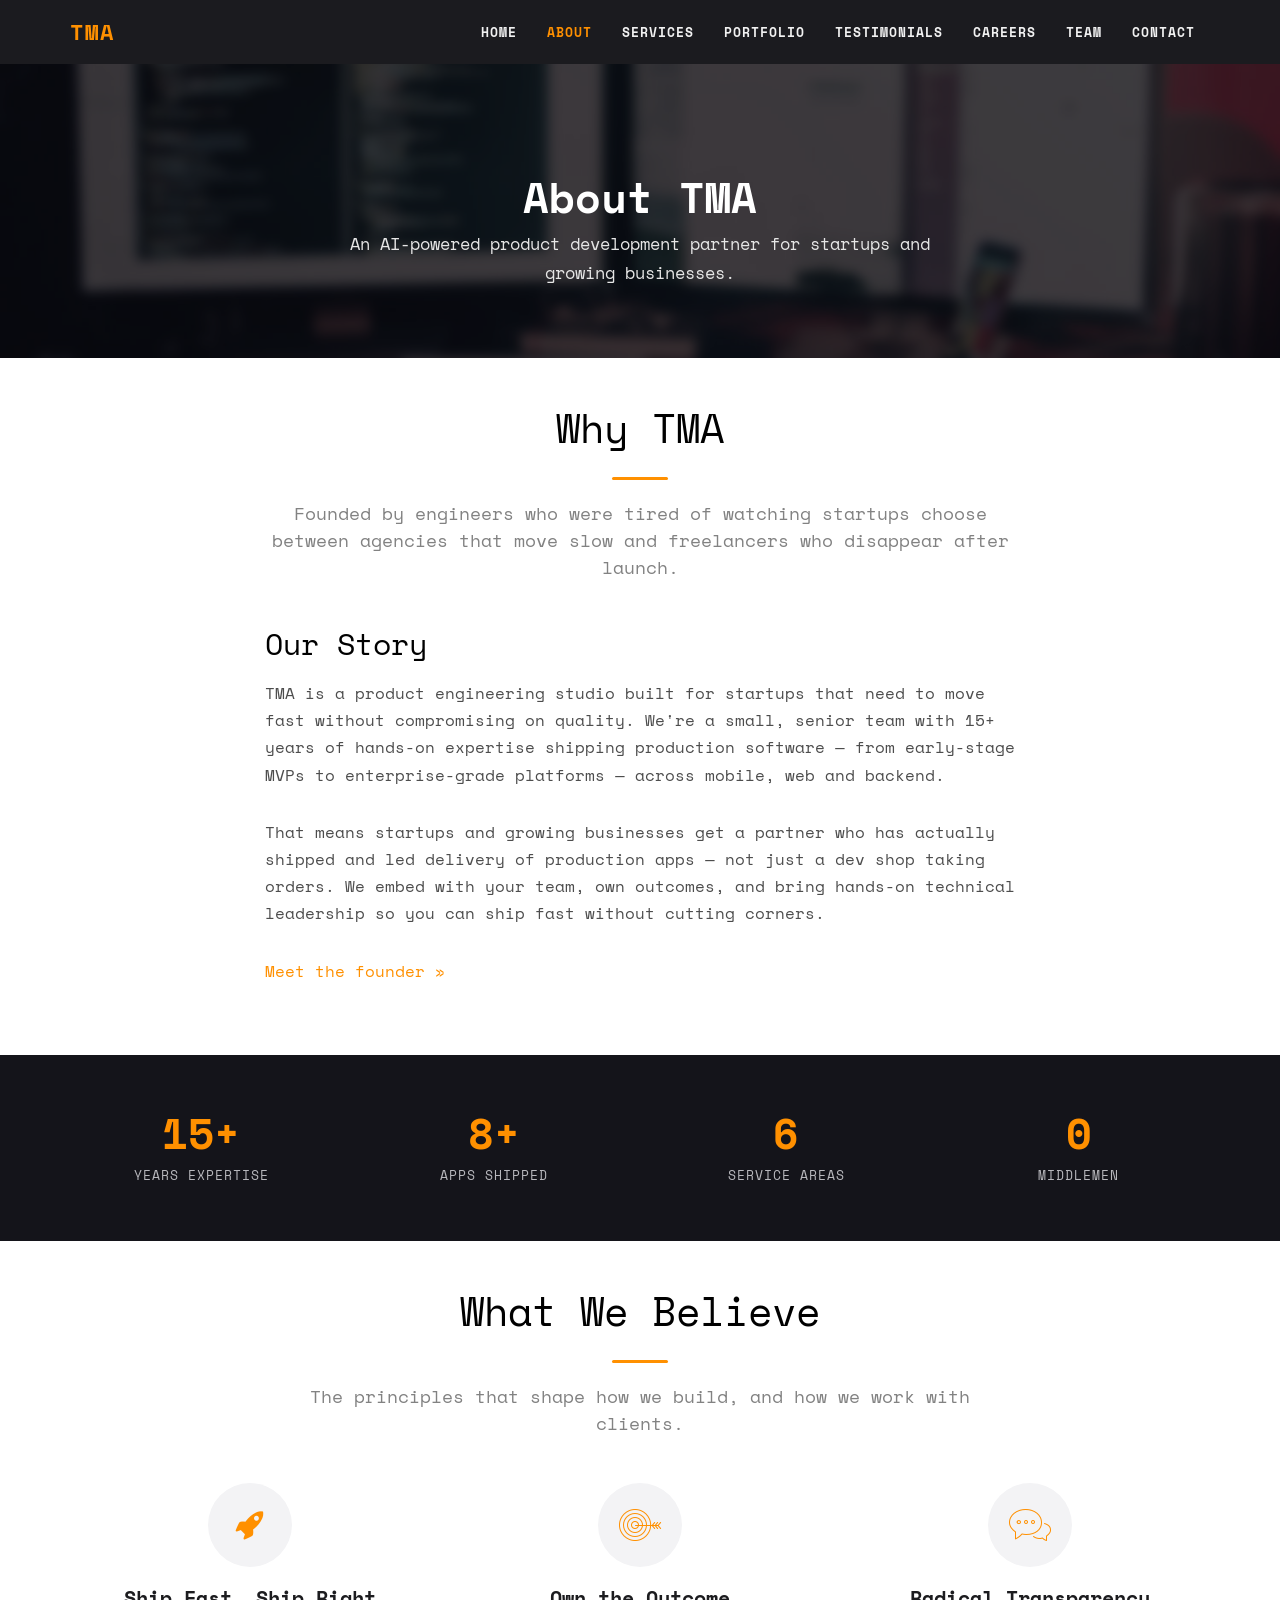
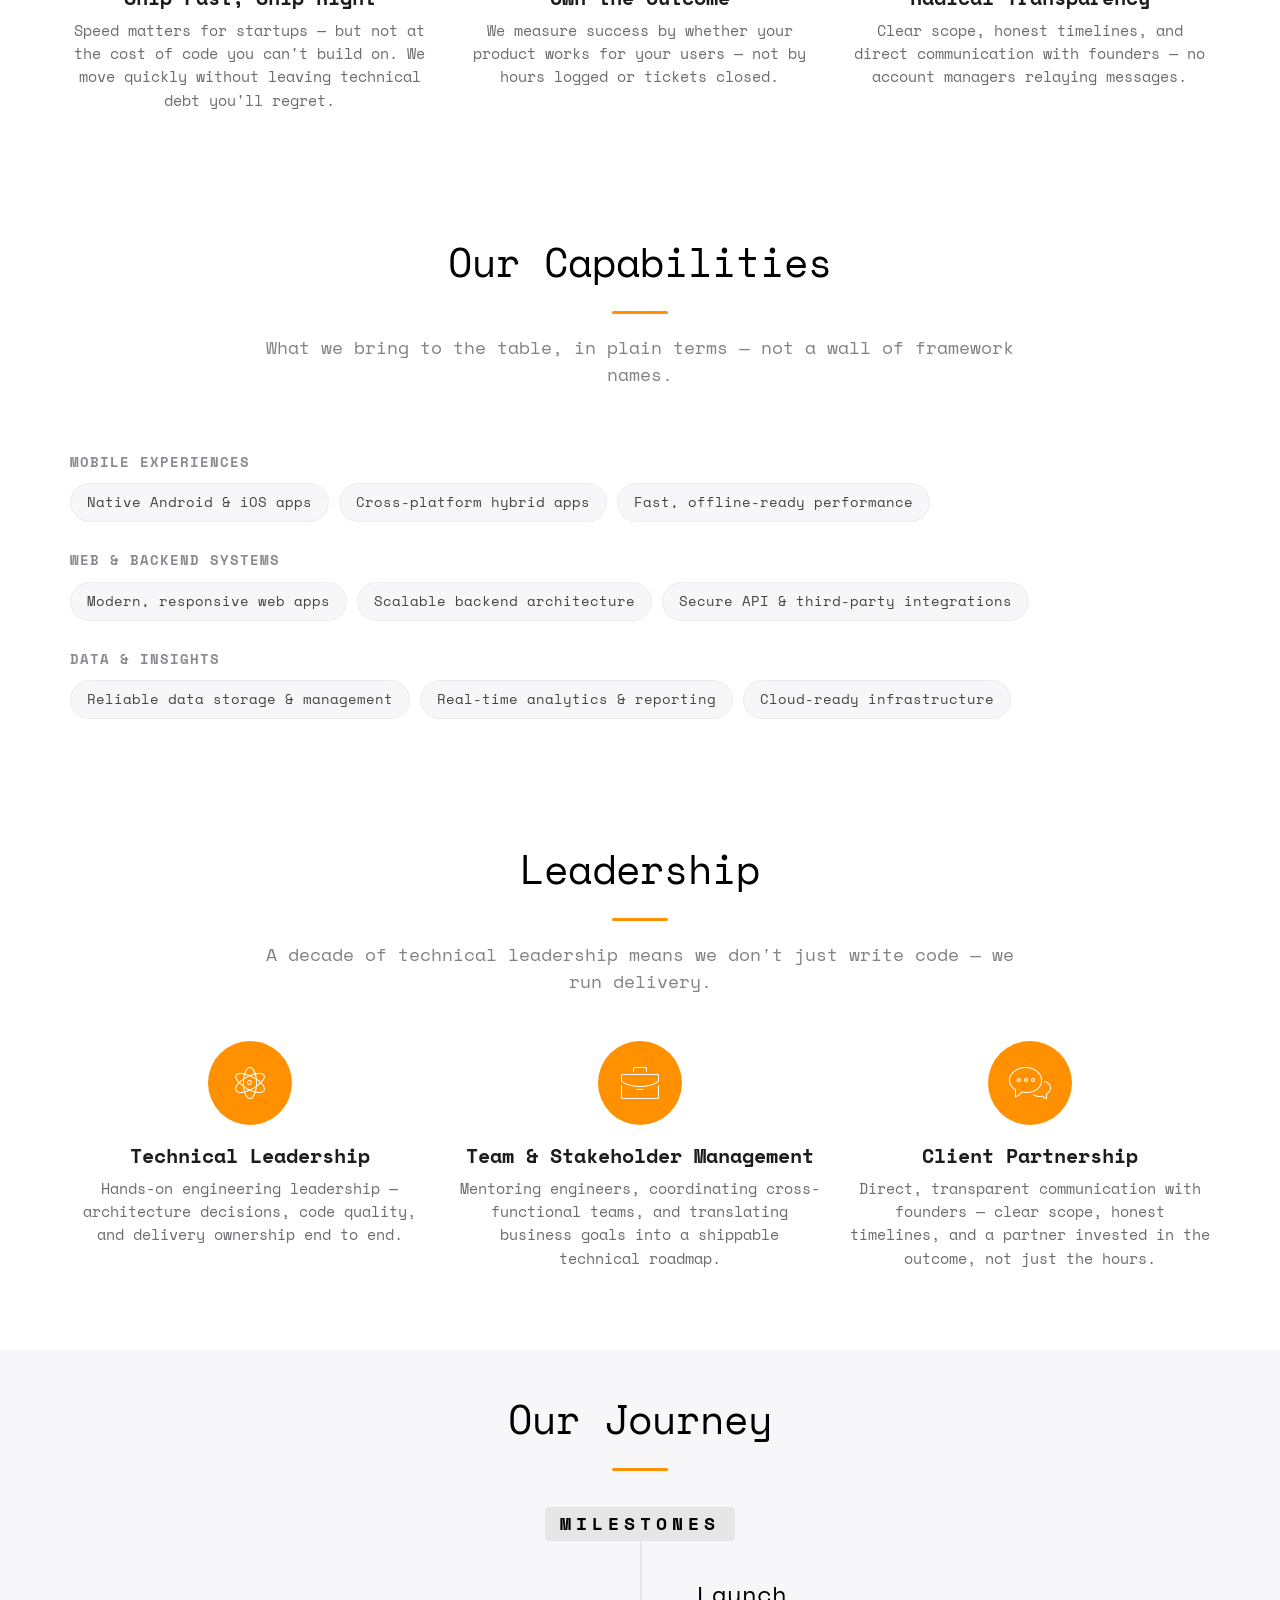
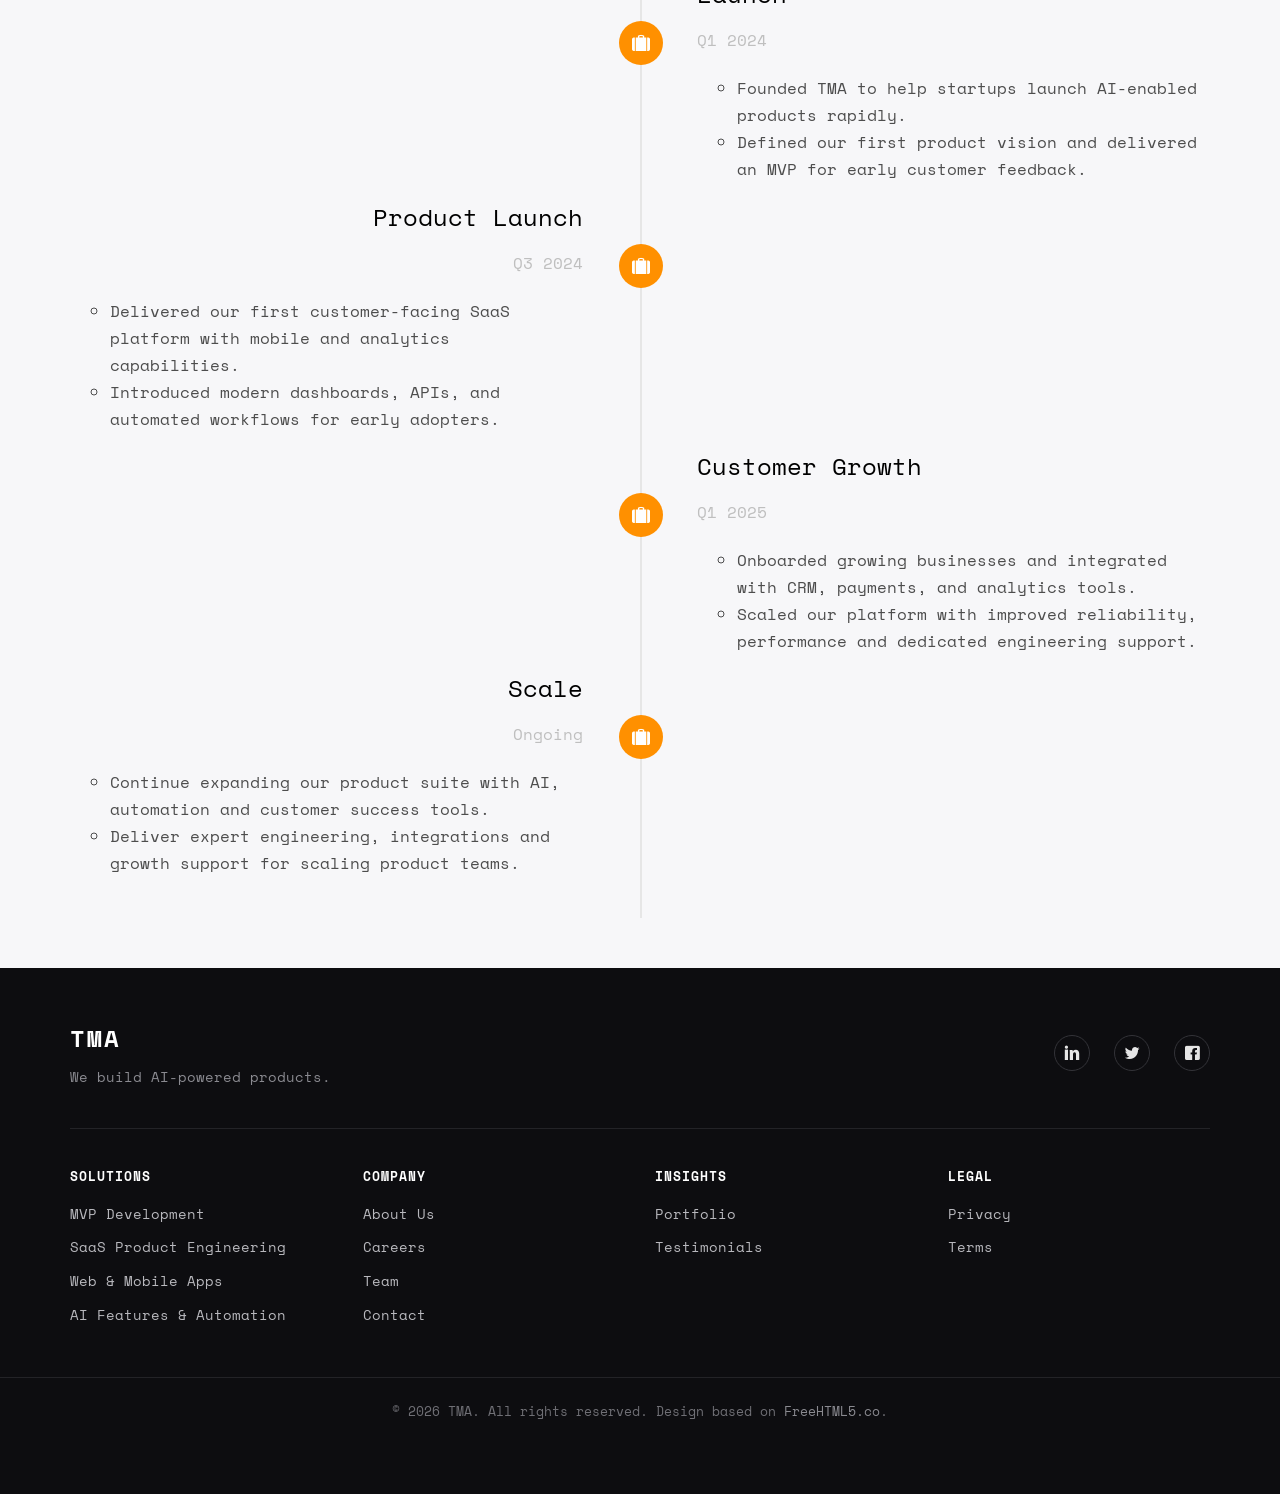
==== commit a5daf9c9: "UI tweaks" ====
--- a/about.html
+++ b/about.html
@@ -63,7 +63,7 @@
 		</div>
 	</div>
 
-	<div id="fh5co-about" class="animate-box">
+	<div id="fh5co-about" class="animate-box" data-animate-effect="fadeInLeft">
 		<div class="container">
 			<div class="row">
 				<div class="col-md-8 col-md-offset-2 text-center fh5co-heading">
@@ -113,7 +113,7 @@
 		</div>
 	</div>
 
-	<div id="fh5co-values" class="animate-box">
+	<div id="fh5co-values" class="animate-box" data-animate-effect="fadeInRight">
 		<div class="container">
 			<div class="row">
 				<div class="col-md-8 col-md-offset-2 text-center fh5co-heading">
@@ -244,7 +244,7 @@
 
 	<div id="fh5co-resume">
 		<div class="container">
-			<div class="row animate-box" data-animate-effect="fadeInUp">
+			<div class="row animate-box" data-animate-effect="fadeInLeft">
 				<div class="col-md-8 col-md-offset-2 text-center fh5co-heading">
 					<h2 style="margin-bottom: 0px">Our Journey</h2>
 				</div>
@@ -389,6 +389,7 @@
 	<script src="js/jquery.stellar.min.js"></script>
 	<script src="js/jquery.easypiechart.min.js"></script>
 	<script src="js/main.js"></script>
+	<script src="js/scroll-reveal.js"></script>
 
 	</body>
 </html>
--- a/css/tma-nav.css
+++ b/css/tma-nav.css
@@ -107,7 +107,7 @@
   padding: 30px;
   margin-bottom: 30px;
   box-shadow: 0 2px 10px rgba(0,0,0,0.04);
-  transition: transform 0.4s ease, box-shadow 0.4s ease;
+  transition: transform 0.7s ease, box-shadow 0.7s ease;
 }
 .tma-testimonial:hover {
   transform: translateY(-6px);
@@ -116,7 +116,7 @@
 
 /* Portfolio work tiles — subtle lift + zoom to match the site's tactile hover language */
 .work {
-  transition: transform 0.4s ease, box-shadow 0.4s ease;
+  transition: transform 0.7s ease, box-shadow 0.7s ease;
 }
 .work:hover {
   transform: translateY(-6px) scale(1.02);
@@ -128,7 +128,7 @@
 .form-control:active {
   border-color: #FF9000 !important;
   box-shadow: 0 0 0 4px rgba(255, 144, 0, 0.12) !important;
-  transition: border-color 0.35s ease, box-shadow 0.35s ease;
+  transition: border-color 0.65s ease, box-shadow 0.65s ease;
 }
 .tma-testimonial p.quote {
   font-size: 16px;
@@ -155,7 +155,7 @@
 /* Services — category-wise breakdown, modern card layout */
 .tma-services-section {
   background: #f7f7f9;
-  padding: 80px 0;
+  padding: 40px 0;
 }
 .tma-equal-row {
   display: flex;
@@ -173,7 +173,7 @@
   box-shadow: 0 4px 20px rgba(20, 20, 30, 0.06);
   padding: 36px 32px 30px;
   width: 100%;
-  transition: transform 0.45s ease, box-shadow 0.45s ease;
+  transition: transform 0.75s ease, box-shadow 0.75s ease;
 }
 .tma-category-card:hover {
   transform: translateY(-6px);
@@ -228,10 +228,8 @@
   flex-shrink: 0;
 }
 
-/* Consistent vertical rhythm across all major sections — vendor CSS used an
-   inconsistent 2em (32px, too tight) on some IDs and nothing at all on others
-   (custom sections ended up relying on stacked inner margins). Normalize to
-   a single 60-100px range everywhere. */
+/* Consistent vertical rhythm across all major sections — standardized to
+   24px top and bottom everywhere. */
 #fh5co-about,
 #fh5co-values,
 #fh5co-leadership,
@@ -246,31 +244,10 @@
 #fh5co-services-intro,
 #fh5co-service-categories,
 #fh5co-features {
-  padding: 80px 0 !important;
-}
-@media screen and (max-width: 768px) {
-  #fh5co-about,
-  #fh5co-values,
-  #fh5co-leadership,
-  #fh5co-quality,
-  #fh5co-resume,
-  #fh5co-skills,
-  #fh5co-started,
-  #fh5co-work,
-  #fh5co-team,
-  #fh5co-testimonials,
-  #fh5co-consult,
-  #fh5co-services-intro,
-  #fh5co-service-categories,
-  #fh5co-features {
-    padding: 60px 0 !important;
-  }
+  padding: 40px 0 !important;
 }
 #fh5co-features .services-padding {
   padding: 0;
-}
-#fh5co-started {
-  padding-bottom: 60px !important;
 }
 
 /* Feature-left icon cards — vendor CSS only styled these inside #fh5co-features
@@ -279,7 +256,7 @@
    the home page's "What We Do" headings white-on-light-gray. Override consistently. */
 .feature-left {
   margin-bottom: 40px;
-  transition: transform 0.4s ease;
+  transition: transform 0.7s ease;
 }
 .feature-left:hover {
   transform: translateY(-4px);
@@ -314,7 +291,7 @@
 
 /* Buttons — subtle lift on hover for more tactile feel */
 .btn-lg, .btn-primary, .btn-default {
-  transition: transform 0.35s ease, box-shadow 0.35s ease;
+  transition: transform 0.65s ease, box-shadow 0.65s ease;
 }
 .fh5co-cover .btn:hover {
   transform: translateY(-2px);
@@ -352,7 +329,7 @@
   padding: 8px 20px;
   border-radius: 24px;
   font-size: 14px;
-  transition: transform 0.35s ease, box-shadow 0.35s ease;
+  transition: transform 0.65s ease, box-shadow 0.65s ease;
 }
 .tma-whatsapp-btn:hover,
 .tma-whatsapp-btn:focus {
@@ -362,9 +339,33 @@
   box-shadow: 0 8px 20px rgba(37, 211, 102, 0.35);
 }
 
-/* "What We Do" heading — pulled up 50px per request */
-#fh5co-features .fh5co-heading h2 {
-  margin-top: -50px;
+/* Scroll-reveal system — driven by js/scroll-reveal.js toggling .in-view
+   (via IntersectionObserver), so elements re-animate every time they cross
+   the viewport edge. Left/right slides only — no top/bottom movement. */
+.animate-box {
+  opacity: 0;
+  transform: translateX(-56px);
+  transition: opacity 1.0s cubic-bezier(0.22, 1, 0.36, 1), transform 1.0s cubic-bezier(0.22, 1, 0.36, 1);
+  will-change: transform, opacity;
+}
+.animate-box[data-animate-effect="fadeInLeft"] {
+  transform: translateX(-56px);
+}
+.animate-box[data-animate-effect="fadeInRight"] {
+  transform: translateX(56px);
+}
+.animate-box[data-animate-effect="fadeIn"] {
+  transform: none;
+}
+.animate-box.in-view {
+  opacity: 1;
+  transform: translateX(0);
+}
+@media (prefers-reduced-motion: reduce) {
+  .animate-box {
+    transition: opacity 0.3s ease;
+    transform: none !important;
+  }
 }
 
 /* Section heading separator — small accent bar under every h2 site-wide */
@@ -387,12 +388,7 @@
   background: #fff;
 }
 
-/* Our Capabilities / Leadership / Our Journey — pulled up 25px, distinct looks */
-#fh5co-skills .fh5co-heading h2,
-#fh5co-leadership .fh5co-heading h2,
-#fh5co-resume .fh5co-heading h2 {
-  margin-top: -25px;
-}
+/* Our Capabilities / Leadership / Our Journey — distinct looks */
 #fh5co-leadership {
   background: #fff;
 }
@@ -423,7 +419,7 @@
 /* About — stat strip */
 .tma-stats-section {
   background: #14141a;
-  padding: 60px 0;
+  padding: 40px 0;
 }
 .tma-stat {
   text-align: center;
@@ -483,7 +479,7 @@
 }
 .tma-footer a {
   color: #b8b8bd;
-  transition: color 0.4s ease;
+  transition: color 0.7s ease;
 }
 .tma-footer a:hover,
 .tma-footer a:focus {
@@ -619,7 +615,7 @@
   left: 40px;
 }
 .tma-team-name-text {
-  text-align: left;
+  text-align: center;
 }
 .tma-team-name-text h3 {
   margin-bottom: 2px;
@@ -637,7 +633,7 @@
   align-items: center;
   justify-content: center;
   color: #FF9000;
-  transition: transform 0.35s ease, border-color 0.35s ease;
+  transition: transform 0.65s ease, border-color 0.65s ease;
 }
 .tma-team-linkedin:hover {
   transform: translateY(-2px);
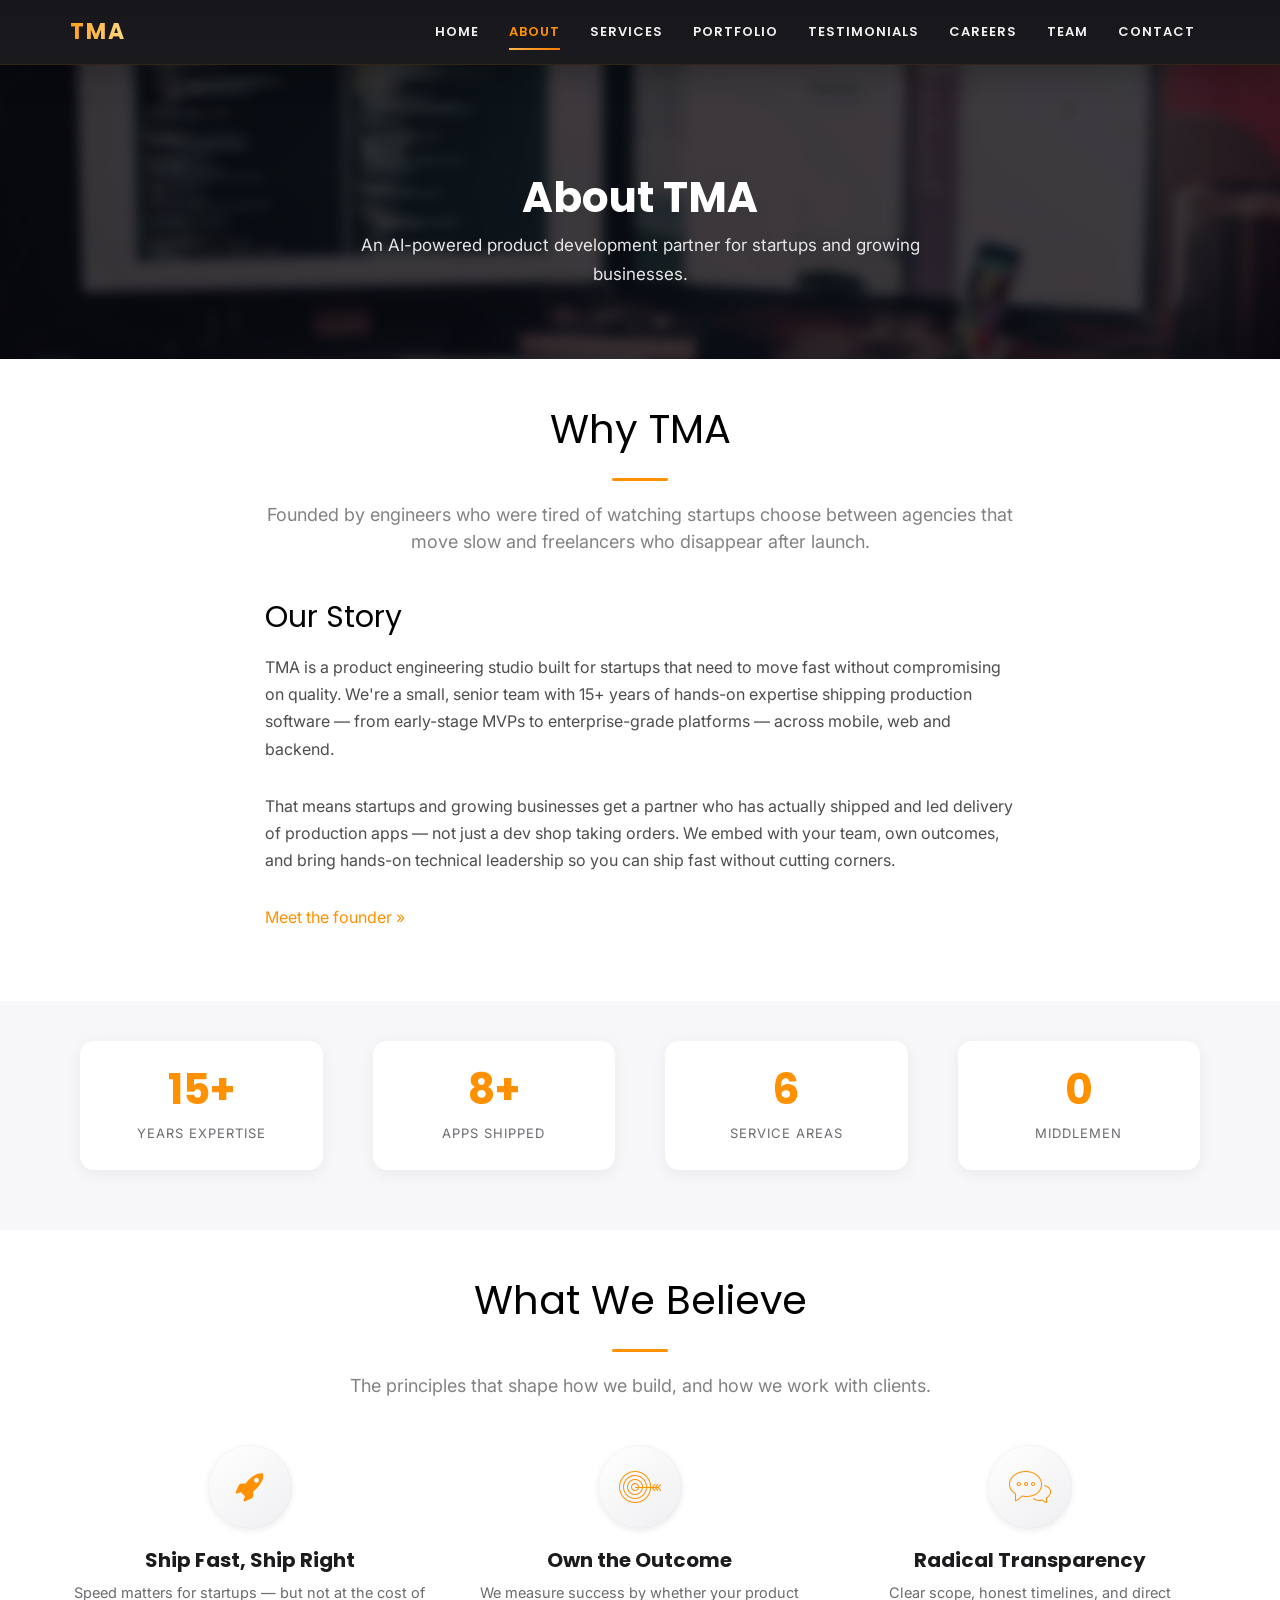
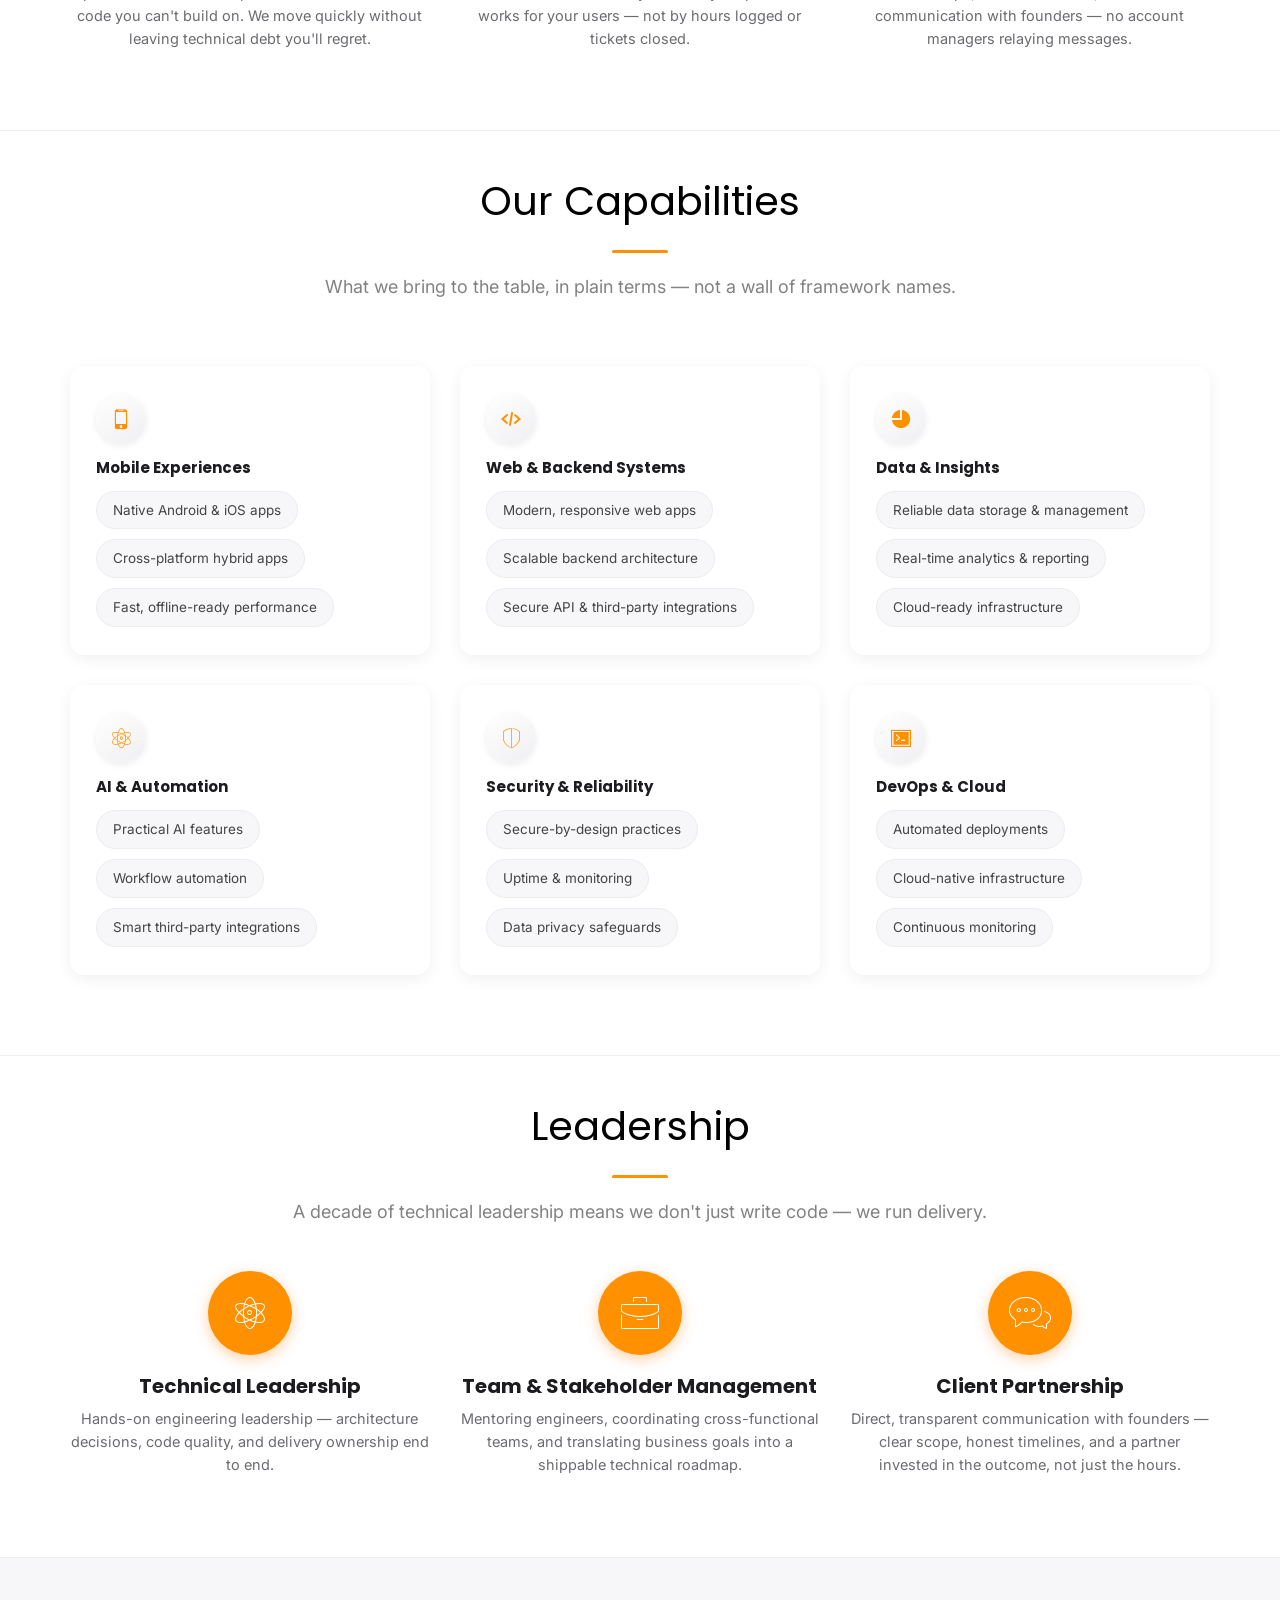
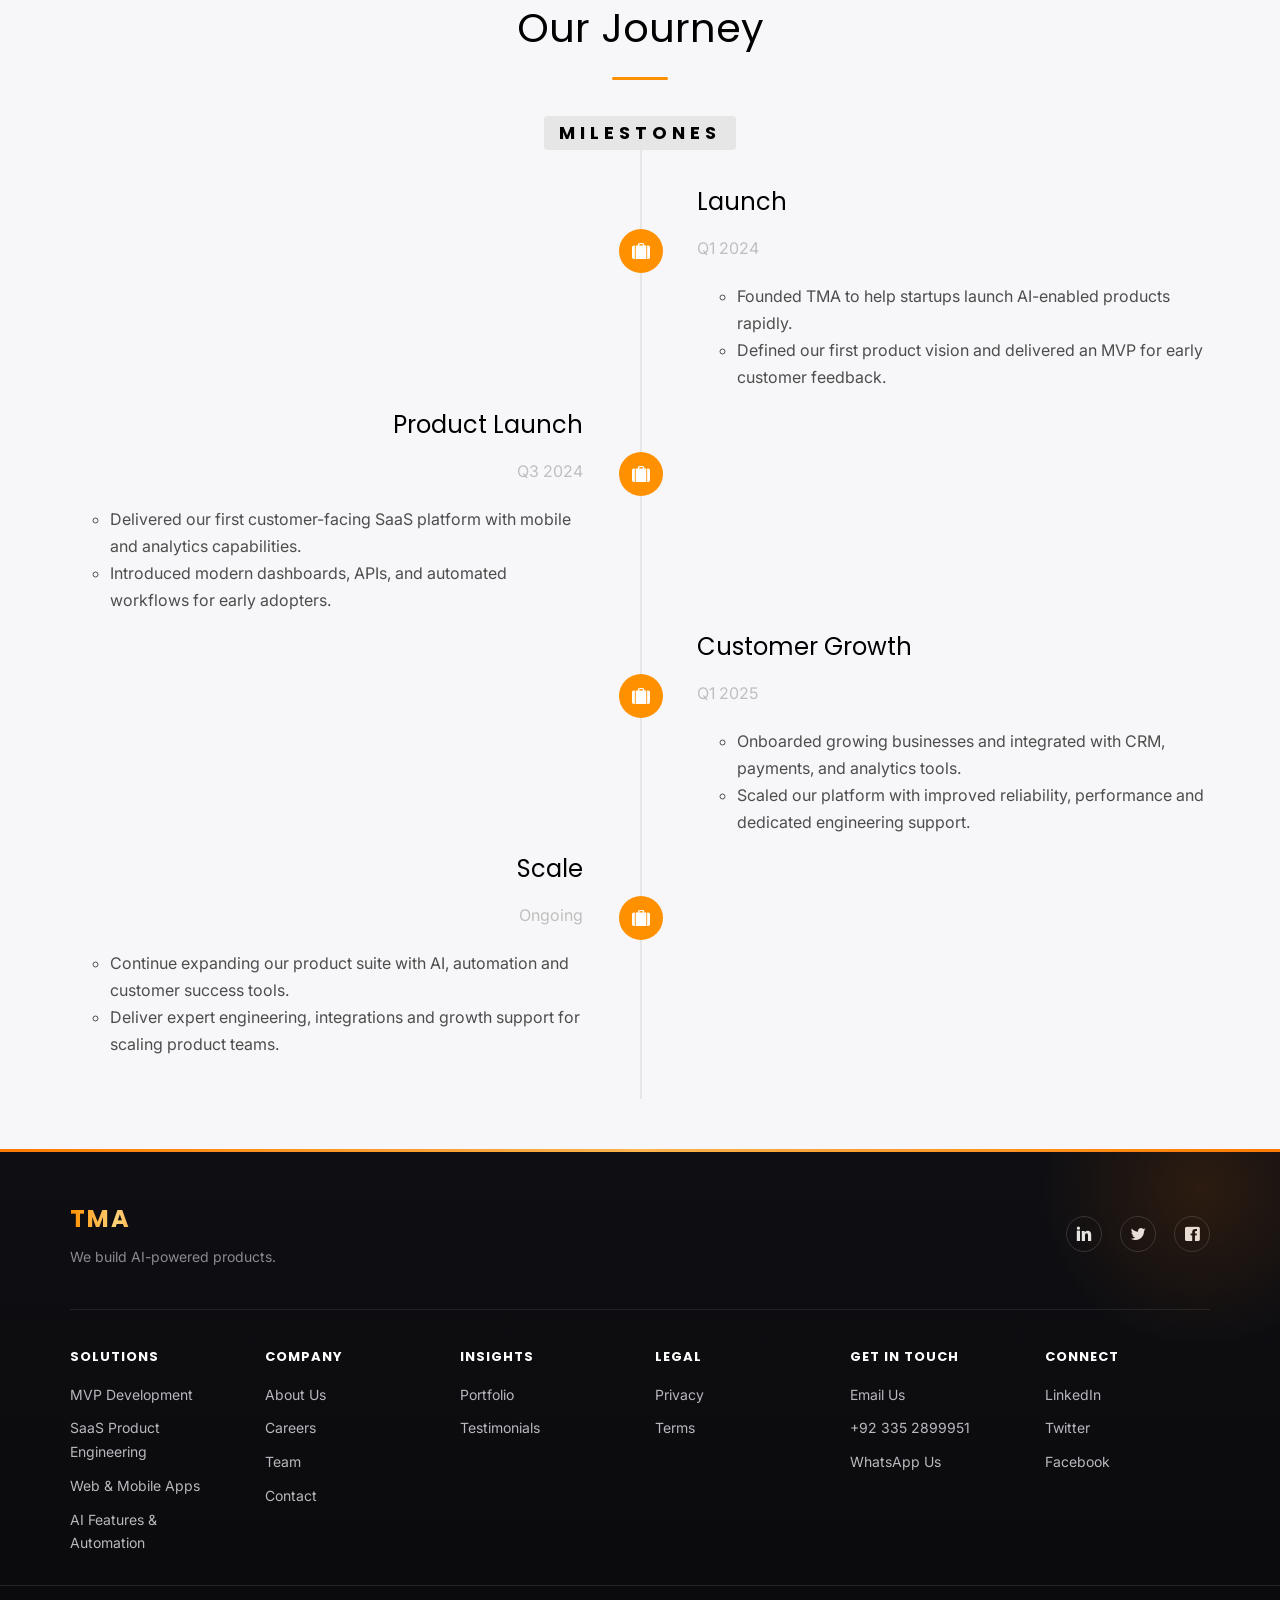
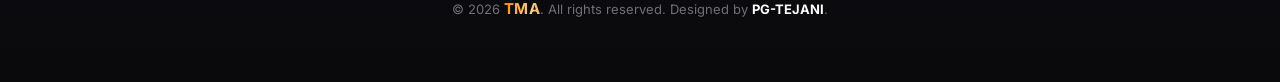
==== commit bb502acf: "Improve UI/UX" ====
--- a/about.html
+++ b/about.html
@@ -1,6 +1,6 @@
 <!DOCTYPE HTML>
 <html>
-	<head>
+<head>
 	<meta charset="utf-8">
 	<meta http-equiv="X-UA-Compatible" content="IE=edge">
 	<title>About — TMA</title>
@@ -8,8 +8,7 @@
 	<meta name="description" content="TMA is a software product studio for startups and growing businesses, with 15+ years of hands-on expertise delivering mobile, web and backend products." />
 	<meta name="author" content="TMA" />
 
-	<link href="https://fonts.googleapis.com/css?family=Space+Mono" rel="stylesheet">
-	<link href="https://fonts.googleapis.com/css?family=Kaushan+Script" rel="stylesheet">
+	<link href="https://fonts.googleapis.com/css2?family=Kaushan+Script&family=Poppins:wght@400;500;600;700&family=Inter:wght@400;500;600&display=swap" rel="stylesheet">
 
 	<link rel="stylesheet" href="css/animate.css">
 	<link rel="stylesheet" href="css/icomoon.css">
@@ -21,9 +20,8 @@
 	<!--[if lt IE 9]>
 	<script src="js/respond.min.js"></script>
 	<![endif]-->
-
-	</head>
-	<body>
+</head>
+<body>
 
 	<div class="fh5co-loader"></div>
 
@@ -36,7 +34,7 @@
 					<span class="icon-bar"></span>
 					<span class="icon-bar"></span>
 				</button>
-				<a class="navbar-brand" href="index.html">TMA</a>
+				<a class="navbar-brand tma-gradient-text" href="index.html">TMA</a>
 			</div>
 			<div class="collapse navbar-collapse" id="tma-nav-collapse">
 				<ul class="nav navbar-nav navbar-right">
@@ -53,281 +51,312 @@
 		</div>
 	</nav>
 
-	<div id="page">
-
-	<div class="tma-page-banner" style="background-image:url(images/cover_bg_3.jpg);">
-		<div class="overlay"></div>
-		<div class="container tma-page-banner-content">
-			<h1>About TMA</h1>
-			<p>An AI-powered product development partner for startups and growing businesses.</p>
-		</div>
-	</div>
-
-	<div id="fh5co-about" class="animate-box" data-animate-effect="fadeInLeft">
-		<div class="container">
-			<div class="row">
-				<div class="col-md-8 col-md-offset-2 text-center fh5co-heading">
-					<h2>Why TMA</h2>
-					<p>Founded by engineers who were tired of watching startups choose between agencies that move slow and freelancers who disappear after launch.</p>
-				</div>
-			</div>
-			<div class="row">
-				<div class="col-md-8 col-md-offset-2">
-					<h2>Our Story</h2>
-					<p>TMA is a product engineering studio built for startups that need to move fast without compromising on quality. We're a small, senior team with 15+ years of hands-on expertise shipping production software — from early-stage MVPs to enterprise-grade platforms — across mobile, web and backend.</p>
-					<p>That means startups and growing businesses get a partner who has actually shipped and led delivery of production apps — not just a dev shop taking orders. We embed with your team, own outcomes, and bring hands-on technical leadership so you can ship fast without cutting corners.</p>
-					<p><a href="team.html">Meet the founder &raquo;</a></p>
-				</div>
-			</div>
-		</div>
-	</div>
-
-	<div class="tma-stats-section">
-		<div class="container">
-			<div class="row">
-				<div class="col-md-3 col-sm-6 col-xs-6">
-					<div class="tma-stat">
-						<span class="tma-stat-number">15+</span>
-						<span class="tma-stat-label">Years Expertise</span>
-					</div>
-				</div>
-				<div class="col-md-3 col-sm-6 col-xs-6">
-					<div class="tma-stat">
-						<span class="tma-stat-number">8+</span>
-						<span class="tma-stat-label">Apps Shipped</span>
-					</div>
-				</div>
-				<div class="col-md-3 col-sm-6 col-xs-6">
-					<div class="tma-stat">
-						<span class="tma-stat-number">6</span>
-						<span class="tma-stat-label">Service Areas</span>
-					</div>
-				</div>
-				<div class="col-md-3 col-sm-6 col-xs-6">
-					<div class="tma-stat">
-						<span class="tma-stat-number">0</span>
-						<span class="tma-stat-label">Middlemen</span>
-					</div>
-				</div>
-			</div>
-		</div>
-	</div>
-
-	<div id="fh5co-values" class="animate-box" data-animate-effect="fadeInRight">
-		<div class="container">
-			<div class="row">
-				<div class="col-md-8 col-md-offset-2 text-center fh5co-heading">
-					<h2>What We Believe</h2>
-					<p>The principles that shape how we build, and how we work with clients.</p>
-				</div>
-			</div>
-			<div class="row">
-				<div class="col-md-4 text-center">
-					<div class="feature-left">
-						<span class="icon">
-							<i class="icon-rocket"></i>
-						</span>
-						<div class="feature-copy">
-							<h3>Ship Fast, Ship Right</h3>
-							<p>Speed matters for startups — but not at the cost of code you can't build on. We move quickly without leaving technical debt you'll regret.</p>
-						</div>
-					</div>
-				</div>
-				<div class="col-md-4 text-center">
-					<div class="feature-left">
-						<span class="icon">
-							<i class="icon-target"></i>
-						</span>
-						<div class="feature-copy">
-							<h3>Own the Outcome</h3>
-							<p>We measure success by whether your product works for your users — not by hours logged or tickets closed.</p>
-						</div>
-					</div>
-				</div>
-				<div class="col-md-4 text-center">
-					<div class="feature-left">
-						<span class="icon">
-							<i class="icon-chat"></i>
-						</span>
-						<div class="feature-copy">
-							<h3>Radical Transparency</h3>
-							<p>Clear scope, honest timelines, and direct communication with founders — no account managers relaying messages.</p>
-						</div>
-					</div>
-				</div>
-			</div>
-		</div>
-	</div>
-
-	<div id="fh5co-skills" class="animate-box fh5co-bg-color" data-animate-effect="fadeInLeft">
-		<div class="container">
-			<div class="row">
-				<div class="col-md-8 col-md-offset-2 text-center fh5co-heading">
-					<h2>Our Capabilities</h2>
-					<p>What we bring to the table, in plain terms — not a wall of framework names.</p>
-				</div>
-			</div>
-			<div class="tma-skill-groups">
-				<div class="tma-skill-group">
-					<h4>Mobile Experiences</h4>
-					<div class="tma-skill-pills">
-						<span class="tma-skill-pill">Native Android &amp; iOS apps</span>
-						<span class="tma-skill-pill">Cross-platform hybrid apps</span>
-						<span class="tma-skill-pill">Fast, offline-ready performance</span>
-					</div>
-				</div>
-				<div class="tma-skill-group">
-					<h4>Web &amp; Backend Systems</h4>
-					<div class="tma-skill-pills">
-						<span class="tma-skill-pill">Modern, responsive web apps</span>
-						<span class="tma-skill-pill">Scalable backend architecture</span>
-						<span class="tma-skill-pill">Secure API &amp; third-party integrations</span>
-					</div>
-				</div>
-				<div class="tma-skill-group">
-					<h4>Data &amp; Insights</h4>
-					<div class="tma-skill-pills">
-						<span class="tma-skill-pill">Reliable data storage &amp; management</span>
-						<span class="tma-skill-pill">Real-time analytics &amp; reporting</span>
-						<span class="tma-skill-pill">Cloud-ready infrastructure</span>
-					</div>
-				</div>
-			</div>
-		</div>
-	</div>
-
-	<div id="fh5co-leadership" class="animate-box" data-animate-effect="fadeInRight">
-		<div class="container">
-			<div class="row">
-				<div class="col-md-8 col-md-offset-2 text-center fh5co-heading">
-					<h2>Leadership</h2>
-					<p>A decade of technical leadership means we don't just write code — we run delivery.</p>
-				</div>
-			</div>
-			<div class="row">
-				<div class="col-md-4 text-center">
-					<div class="feature-left">
-						<span class="icon">
-							<i class="icon-genius"></i>
-						</span>
-						<div class="feature-copy">
-							<h3>Technical Leadership</h3>
-							<p>Hands-on engineering leadership — architecture decisions, code quality, and delivery ownership end to end.</p>
-						</div>
-					</div>
-				</div>
-				<div class="col-md-4 text-center">
-					<div class="feature-left">
-						<span class="icon">
-							<i class="icon-briefcase"></i>
-						</span>
-						<div class="feature-copy">
-							<h3>Team &amp; Stakeholder Management</h3>
-							<p>Mentoring engineers, coordinating cross-functional teams, and translating business goals into a shippable technical roadmap.</p>
-						</div>
-					</div>
-				</div>
-				<div class="col-md-4 text-center">
-					<div class="feature-left">
-						<span class="icon">
-							<i class="icon-chat"></i>
-						</span>
-						<div class="feature-copy">
-							<h3>Client Partnership</h3>
-							<p>Direct, transparent communication with founders — clear scope, honest timelines, and a partner invested in the outcome, not just the hours.</p>
-						</div>
-					</div>
-				</div>
-			</div>
-		</div>
-	</div>
-
-	<div id="fh5co-resume">
-		<div class="container">
-			<div class="row animate-box" data-animate-effect="fadeInLeft">
-				<div class="col-md-8 col-md-offset-2 text-center fh5co-heading">
-					<h2 style="margin-bottom: 0px">Our Journey</h2>
-				</div>
-			</div>
-			<div class="row">
-				<div class="col-md-12 col-md-offset-0">
-					<ul class="timeline">
-						<li class="timeline-heading text-center animate-box">
-							<div><h3>Milestones</h3></div>
-						</li>
-						<li class="timeline-inverted animate-box">
-							<div class="timeline-badge"><i class="icon-suitcase"></i></div>
-							<div class="timeline-panel">
-								<div class="timeline-heading">
-									<h3 class="timeline-title">Launch</h3>
-									<span class="company">Q1 2024</span>
+	<main id="page">
+
+		<header class="tma-page-banner" style="background-image:url(images/cover_bg_3.jpg);">
+			<div class="overlay"></div>
+			<div class="container tma-page-banner-content">
+				<h1>About TMA</h1>
+				<p>An AI-powered product development partner for startups and growing businesses.</p>
+			</div>
+		</header>
+
+		<section id="fh5co-about" class="animate-box" data-animate-effect="fadeInLeft">
+			<div class="container">
+				<div class="row">
+					<div class="col-md-8 col-md-offset-2 text-center fh5co-heading">
+						<h2>Why TMA</h2>
+						<p>Founded by engineers who were tired of watching startups choose between agencies that move slow and freelancers who disappear after launch.</p>
+					</div>
+				</div>
+
+				<div class="row">
+					<div class="col-md-8 col-md-offset-2">
+						<h2>Our Story</h2>
+						<p>TMA is a product engineering studio built for startups that need to move fast without compromising on quality. We're a small, senior team with 15+ years of hands-on expertise shipping production software — from early-stage MVPs to enterprise-grade platforms — across mobile, web and backend.</p>
+						<p>That means startups and growing businesses get a partner who has actually shipped and led delivery of production apps — not just a dev shop taking orders. We embed with your team, own outcomes, and bring hands-on technical leadership so you can ship fast without cutting corners.</p>
+						<p><a href="team.html">Meet the founder &raquo;</a></p>
+					</div>
+				</div>
+			</div>
+		</section>
+
+		<section class="tma-stats-section">
+			<div class="container">
+				<div class="row">
+					<div class="col-md-3 col-sm-6 col-xs-6">
+						<div class="tma-stat">
+							<span class="tma-stat-number">15+</span>
+							<span class="tma-stat-label">Years Expertise</span>
+						</div>
+					</div>
+					<div class="col-md-3 col-sm-6 col-xs-6">
+						<div class="tma-stat">
+							<span class="tma-stat-number">8+</span>
+							<span class="tma-stat-label">Apps Shipped</span>
+						</div>
+					</div>
+					<div class="col-md-3 col-sm-6 col-xs-6">
+						<div class="tma-stat">
+							<span class="tma-stat-number">6</span>
+							<span class="tma-stat-label">Service Areas</span>
+						</div>
+					</div>
+					<div class="col-md-3 col-sm-6 col-xs-6">
+						<div class="tma-stat">
+							<span class="tma-stat-number">0</span>
+							<span class="tma-stat-label">Middlemen</span>
+						</div>
+					</div>
+				</div>
+			</div>
+		</section>
+
+		<section id="fh5co-values" class="animate-box" data-animate-effect="fadeInRight">
+			<div class="container">
+				<div class="row">
+					<div class="col-md-8 col-md-offset-2 text-center fh5co-heading">
+						<h2>What We Believe</h2>
+						<p>The principles that shape how we build, and how we work with clients.</p>
+					</div>
+				</div>
+				<div class="row">
+					<div class="col-md-4 text-center">
+						<div class="feature-left">
+							<span class="icon">
+								<i class="icon-rocket"></i>
+							</span>
+							<div class="feature-copy">
+								<h3>Ship Fast, Ship Right</h3>
+								<p>Speed matters for startups — but not at the cost of code you can't build on. We move quickly without leaving technical debt you'll regret.</p>
+							</div>
+						</div>
+					</div>
+					<div class="col-md-4 text-center">
+						<div class="feature-left">
+							<span class="icon">
+								<i class="icon-target"></i>
+							</span>
+							<div class="feature-copy">
+								<h3>Own the Outcome</h3>
+								<p>We measure success by whether your product works for your users — not by hours logged or tickets closed.</p>
+							</div>
+						</div>
+					</div>
+					<div class="col-md-4 text-center">
+						<div class="feature-left">
+							<span class="icon">
+								<i class="icon-chat"></i>
+							</span>
+							<div class="feature-copy">
+								<h3>Radical Transparency</h3>
+								<p>Clear scope, honest timelines, and direct communication with founders — no account managers relaying messages.</p>
+							</div>
+						</div>
+					</div>
+				</div>
+			</div>
+		</section>
+
+		<section id="fh5co-skills" class="animate-box fh5co-bg-color tma-section-divider" data-animate-effect="fadeInLeft">
+			<div class="container">
+				<div class="row">
+					<div class="col-md-8 col-md-offset-2 text-center fh5co-heading">
+						<h2>Our Capabilities</h2>
+						<p>What we bring to the table, in plain terms — not a wall of framework names.</p>
+					</div>
+				</div>
+				<div class="tma-skill-groups">
+					<div class="tma-skill-group">
+						<div class="tma-skill-group-icon"><i class="icon-mobile3"></i></div>
+						<h4>Mobile Experiences</h4>
+						<div class="tma-skill-pills">
+							<span class="tma-skill-pill">Native Android &amp; iOS apps</span>
+							<span class="tma-skill-pill">Cross-platform hybrid apps</span>
+							<span class="tma-skill-pill">Fast, offline-ready performance</span>
+						</div>
+					</div>
+					<div class="tma-skill-group">
+						<div class="tma-skill-group-icon"><i class="icon-code"></i></div>
+						<h4>Web &amp; Backend Systems</h4>
+						<div class="tma-skill-pills">
+							<span class="tma-skill-pill">Modern, responsive web apps</span>
+							<span class="tma-skill-pill">Scalable backend architecture</span>
+							<span class="tma-skill-pill">Secure API &amp; third-party integrations</span>
+						</div>
+					</div>
+					<div class="tma-skill-group">
+						<div class="tma-skill-group-icon"><i class="icon-pie-chart"></i></div>
+						<h4>Data &amp; Insights</h4>
+						<div class="tma-skill-pills">
+							<span class="tma-skill-pill">Reliable data storage &amp; management</span>
+							<span class="tma-skill-pill">Real-time analytics &amp; reporting</span>
+							<span class="tma-skill-pill">Cloud-ready infrastructure</span>
+						</div>
+					</div>
+					<div class="tma-skill-group">
+						<div class="tma-skill-group-icon"><i class="icon-genius"></i></div>
+						<h4>AI &amp; Automation</h4>
+						<div class="tma-skill-pills">
+							<span class="tma-skill-pill">Practical AI features</span>
+							<span class="tma-skill-pill">Workflow automation</span>
+							<span class="tma-skill-pill">Smart third-party integrations</span>
+						</div>
+					</div>
+					<div class="tma-skill-group">
+						<div class="tma-skill-group-icon"><i class="icon-shield"></i></div>
+						<h4>Security &amp; Reliability</h4>
+						<div class="tma-skill-pills">
+							<span class="tma-skill-pill">Secure-by-design practices</span>
+							<span class="tma-skill-pill">Uptime &amp; monitoring</span>
+							<span class="tma-skill-pill">Data privacy safeguards</span>
+						</div>
+					</div>
+					<div class="tma-skill-group">
+						<div class="tma-skill-group-icon"><i class="icon-terminal"></i></div>
+						<h4>DevOps &amp; Cloud</h4>
+						<div class="tma-skill-pills">
+							<span class="tma-skill-pill">Automated deployments</span>
+							<span class="tma-skill-pill">Cloud-native infrastructure</span>
+							<span class="tma-skill-pill">Continuous monitoring</span>
+						</div>
+					</div>
+				</div>
+			</div>
+		</section>
+
+		<section id="fh5co-leadership" class="animate-box tma-section-divider" data-animate-effect="fadeInRight">
+			<div class="container">
+				<div class="row">
+					<div class="col-md-8 col-md-offset-2 text-center fh5co-heading">
+						<h2>Leadership</h2>
+						<p>A decade of technical leadership means we don't just write code — we run delivery.</p>
+					</div>
+				</div>
+				<div class="row">
+					<div class="col-md-4 text-center">
+						<div class="feature-left">
+							<span class="icon">
+								<i class="icon-genius"></i>
+							</span>
+							<div class="feature-copy">
+								<h3>Technical Leadership</h3>
+								<p>Hands-on engineering leadership — architecture decisions, code quality, and delivery ownership end to end.</p>
+							</div>
+						</div>
+					</div>
+					<div class="col-md-4 text-center">
+						<div class="feature-left">
+							<span class="icon">
+								<i class="icon-briefcase"></i>
+							</span>
+							<div class="feature-copy">
+								<h3>Team &amp; Stakeholder Management</h3>
+								<p>Mentoring engineers, coordinating cross-functional teams, and translating business goals into a shippable technical roadmap.</p>
+							</div>
+						</div>
+					</div>
+					<div class="col-md-4 text-center">
+						<div class="feature-left">
+							<span class="icon">
+								<i class="icon-chat"></i>
+							</span>
+							<div class="feature-copy">
+								<h3>Client Partnership</h3>
+								<p>Direct, transparent communication with founders — clear scope, honest timelines, and a partner invested in the outcome, not just the hours.</p>
+							</div>
+						</div>
+					</div>
+				</div>
+			</div>
+		</section>
+
+		<section id="fh5co-resume" class="tma-section-divider">
+			<div class="container">
+				<div class="row animate-box" data-animate-effect="fadeInLeft">
+					<div class="col-md-8 col-md-offset-2 text-center fh5co-heading">
+						<h2 style="margin-bottom: 0px">Our Journey</h2>
+					</div>
+				</div>
+				<div class="row">
+					<div class="col-md-12 col-md-offset-0">
+						<ul class="timeline">
+							<li class="timeline-heading text-center animate-box">
+								<div><h3>Milestones</h3></div>
+							</li>
+							<li class="timeline-inverted animate-box">
+								<div class="timeline-badge"><i class="icon-suitcase"></i></div>
+								<div class="timeline-panel">
+									<div class="timeline-heading">
+										<h3 class="timeline-title">Launch</h3>
+										<span class="company">Q1 2024</span>
+									</div>
+									<div class="timeline-body">
+										<ul>
+											<li>Founded TMA to help startups launch AI-enabled products rapidly.</li>
+											<li>Defined our first product vision and delivered an MVP for early customer feedback.</li>
+										</ul>
+									</div>
 								</div>
-								<div class="timeline-body">
-									<ul>
-										<li>Founded TMA to help startups launch AI-enabled products rapidly.</li>
-										<li>Defined our first product vision and delivered an MVP for early customer feedback.</li>
-									</ul>
+							</li>
+							<li class="animate-box timeline-unverted">
+								<div class="timeline-badge"><i class="icon-suitcase"></i></div>
+								<div class="timeline-panel">
+									<div class="timeline-heading">
+										<h3 class="timeline-title">Product Launch</h3>
+										<span class="company">Q3 2024</span>
+									</div>
+									<div class="timeline-body">
+										<ul style="text-align: left">
+											<li>Delivered our first customer-facing SaaS platform with mobile and analytics capabilities.</li>
+											<li>Introduced modern dashboards, APIs, and automated workflows for early adopters.</li>
+										</ul>
+									</div>
 								</div>
-							</div>
-						</li>
-						<li class="animate-box timeline-unverted">
-							<div class="timeline-badge"><i class="icon-suitcase"></i></div>
-							<div class="timeline-panel">
-								<div class="timeline-heading">
-									<h3 class="timeline-title">Product Launch</h3>
-									<span class="company">Q3 2024</span>
+							</li>
+							<li class="timeline-inverted animate-box">
+								<div class="timeline-badge"><i class="icon-suitcase"></i></div>
+								<div class="timeline-panel">
+									<div class="timeline-heading">
+										<h3 class="timeline-title">Customer Growth</h3>
+										<span class="company">Q1 2025</span>
+									</div>
+									<div class="timeline-body">
+										<ul>
+											<li>Onboarded growing businesses and integrated with CRM, payments, and analytics tools.</li>
+											<li>Scaled our platform with improved reliability, performance and dedicated engineering support.</li>
+										</ul>
+									</div>
 								</div>
-								<div class="timeline-body">
-									<ul style="text-align: left">
-										<li>Delivered our first customer-facing SaaS platform with mobile and analytics capabilities.</li>
-										<li>Introduced modern dashboards, APIs, and automated workflows for early adopters.</li>
-									</ul>
+							</li>
+							<li class="animate-box timeline-unverted">
+								<div class="timeline-badge"><i class="icon-suitcase"></i></div>
+								<div class="timeline-panel">
+									<div class="timeline-heading">
+										<h3 class="timeline-title">Scale</h3>
+										<span class="company">Ongoing</span>
+									</div>
+									<div class="timeline-body">
+										<ul style="text-align: left">
+											<li>Continue expanding our product suite with AI, automation and customer success tools.</li>
+											<li>Deliver expert engineering, integrations and growth support for scaling product teams.</li>
+										</ul>
+									</div>
 								</div>
-							</div>
-						</li>
-						<li class="timeline-inverted animate-box">
-							<div class="timeline-badge"><i class="icon-suitcase"></i></div>
-							<div class="timeline-panel">
-								<div class="timeline-heading">
-									<h3 class="timeline-title">Customer Growth</h3>
-									<span class="company">Q1 2025</span>
-								</div>
-								<div class="timeline-body">
-									<ul>
-										<li>Onboarded growing businesses and integrated with CRM, payments, and analytics tools.</li>
-										<li>Scaled our platform with improved reliability, performance and dedicated engineering support.</li>
-									</ul>
-								</div>
-							</div>
-						</li>
-						<li class="animate-box timeline-unverted">
-							<div class="timeline-badge"><i class="icon-suitcase"></i></div>
-							<div class="timeline-panel">
-								<div class="timeline-heading">
-									<h3 class="timeline-title">Scale</h3>
-									<span class="company">Ongoing</span>
-								</div>
-								<div class="timeline-body">
-									<ul style="text-align: left">
-										<li>Continue expanding our product suite with AI, automation and customer success tools.</li>
-										<li>Deliver expert engineering, integrations and growth support for scaling product teams.</li>
-									</ul>
-								</div>
-							</div>
-						</li>
-				    </ul>
-				</div>
-			</div>
-		</div>
-	</div>
-
-	</div>
-
-	<div id="fh5co-footer" class="tma-footer">
+							</li>
+						</ul>
+					</div>
+				</div>
+			</div>
+		</section>
+
+	</main>
+
+	<footer id="fh5co-footer" class="tma-footer">
 		<div class="container">
 			<div class="tma-footer-top">
 				<div>
-					<div class="tma-footer-brand">TMA</div>
+					<div class="tma-footer-brand tma-gradient-text">TMA</div>
 					<p class="tma-footer-tagline">We build AI-powered products.</p>
 				</div>
 				<ul class="tma-footer-social">
@@ -369,14 +398,30 @@
 						<li><a href="terms.html">Terms</a></li>
 					</ul>
 				</div>
+				<div class="col-sm-6 col-md-3">
+					<h4>Get in Touch</h4>
+					<ul>
+						<li><a href="mailto:pehlaj.rai108@gmail.com">Email Us</a></li>
+						<li><a href="tel:+923352899951">+92 335 2899951</a></li>
+						<li><a href="https://wa.me/923352899951?text=Hi%20TMA%2C%20I%27d%20like%20to%20discuss%20a%20project." target="_blank">WhatsApp Us</a></li>
+					</ul>
+				</div>
+				<div class="col-sm-6 col-md-3">
+					<h4>Connect</h4>
+					<ul>
+						<li><a href="https://www.linkedin.com/in/pehlajtejani/" target="_blank">LinkedIn</a></li>
+						<li><a href="https://twitter.com/TMAtech" target="_blank">Twitter</a></li>
+						<li><a href="https://www.facebook.com/TMAtech" target="_blank">Facebook</a></li>
+					</ul>
+				</div>
 			</div>
 		</div>
 		<div class="tma-footer-bottom">
 			<div class="container">
-				&copy; 2026 TMA. All rights reserved. Design based on <a href="http://freehtml5.co" target="_blank">FreeHTML5.co</a>.
+				&copy; 2026 <span class="tma-copy-tma tma-gradient-text">TMA</span>. All rights reserved. Designed by <a href="https://www.linkedin.com/in/pehlajtejani/" target="_blank" class="tma-footer-bottom-link">PG-TEJANI</a>.
 			</div>
 		</div>
-	</div>
+	</footer>
 
 	<div class="gototop js-top">
 		<a href="#" class="js-gotop"><i class="icon-arrow-up22"></i></a>
@@ -391,5 +436,5 @@
 	<script src="js/main.js"></script>
 	<script src="js/scroll-reveal.js"></script>
 
-	</body>
+</body>
 </html>
--- a/css/tma-nav.css
+++ b/css/tma-nav.css
@@ -1,15 +1,62 @@
+/* Typography — vendor theme used Space Mono (monospace) for everything, which
+   reads as a code-editor/dev-tool font and undercuts the business-facing
+   copy throughout the site. Poppins for headings/UI, Inter for body copy.
+   The Kaushan Script "TMA" wordmark is untouched — its own more specific
+   selector still wins. */
+body {
+  font-family: 'Inter', -apple-system, BlinkMacSystemFont, "Segoe UI", Arial, sans-serif;
+}
+h1, h2, h3, h4, h5, h6,
+.btn,
+.tma-navbar .navbar-brand,
+.tma-navbar .navbar-nav > li > a,
+.tma-footer-brand,
+.tma-footer-columns h4,
+.tma-team-card .role,
+.tma-category-card h3,
+.tma-stat-number {
+  font-family: 'Poppins', -apple-system, BlinkMacSystemFont, "Segoe UI", Arial, sans-serif;
+}
+.fh5co-cover .display-tc h1 {
+  font-family: "Kaushan Script", cursive;
+}
+
 /* TMA site navigation + inner page banners */
 
 .tma-navbar {
-  background: rgba(15, 15, 20, 0.95);
+  background: linear-gradient(180deg, rgba(15, 15, 20, 0.97), rgba(12, 12, 16, 0.94));
+  -webkit-backdrop-filter: blur(14px);
+  backdrop-filter: blur(14px);
   border: none;
+  border-bottom: 1px solid rgba(255, 144, 0, 0.12);
   border-radius: 0;
   margin-bottom: 0;
+  box-shadow: 0 8px 30px rgba(0, 0, 0, 0.25);
   z-index: 1000;
 }
+@keyframes tma-gradient-sweep {
+  0% { background-position: 0% 50%; }
+  100% { background-position: 200% 50%; }
+}
+/* Shared "TMA" gradient wordmark treatment — used by the nav brand, footer
+   brand, and the copyright-line "TMA", so all three stay in sync. */
+.tma-gradient-text {
+  display: inline-block;
+  font-weight: 700;
+  background-image: linear-gradient(90deg, #FF9000, #FFD37A, #FF7A00, #FFB44D, #FF9000);
+  background-size: 300% 100%;
+  background-position: 0% 50%;
+  -webkit-background-clip: text;
+  background-clip: text;
+  -webkit-text-fill-color: transparent;
+  color: transparent;
+  transition: font-size 0.4s cubic-bezier(0.34, 1.56, 0.64, 1), letter-spacing 0.4s ease, background-position 0.6s ease;
+}
+.tma-gradient-text:hover,
+.tma-gradient-text:focus {
+  animation: tma-gradient-sweep 1.6s linear infinite;
+}
 .tma-navbar .navbar-brand {
-  color: #FF9000;
-  font-weight: 700;
   letter-spacing: 2px;
   font-size: 22px;
   height: auto;
@@ -19,9 +66,14 @@
 }
 .tma-navbar .navbar-brand:hover,
 .tma-navbar .navbar-brand:focus {
-  color: #ffb347;
+  font-size: 27px;
+  letter-spacing: 3px;
+}
+.tma-navbar .navbar-nav > li {
+  position: relative;
 }
 .tma-navbar .navbar-nav > li > a {
+  position: relative;
   color: #f2f2f2;
   font-weight: 600;
   font-size: 13px;
@@ -29,15 +81,43 @@
   text-transform: uppercase;
   padding-top: 22px;
   padding-bottom: 22px;
+  background: none;
+  transition: color 0.35s ease, font-size 0.4s cubic-bezier(0.34, 1.56, 0.64, 1), letter-spacing 0.4s ease;
+}
+.tma-navbar .navbar-nav > li > a::after {
+  content: "";
+  position: absolute;
+  left: 15px;
+  right: 15px;
+  bottom: 14px;
+  height: 2px;
+  background: linear-gradient(90deg, #FFB44D, #FF7A00);
+  transform: scaleX(0);
+  transform-origin: center;
+  transition: transform 0.35s ease;
+}
+.tma-navbar .navbar-nav > li.active > a {
+  color: #FF9000;
+  background: transparent;
 }
 .tma-navbar .navbar-nav > li > a:hover,
 .tma-navbar .navbar-nav > li > a:focus {
-  color: #FF9000;
-  background: transparent;
-}
-.tma-navbar .navbar-nav > li.active > a {
-  color: #FF9000;
-  background: transparent;
+  color: transparent;
+  background-image: linear-gradient(90deg, #FF9000, #FFD37A, #FF7A00, #FFB44D, #FF9000);
+  background-size: 300% 100%;
+  background-position: 0% 50%;
+  background-repeat: no-repeat;
+  -webkit-background-clip: text;
+  background-clip: text;
+  -webkit-text-fill-color: transparent;
+  font-size: 14.5px;
+  letter-spacing: 1.6px;
+  animation: tma-gradient-sweep 1.6s linear infinite;
+}
+.tma-navbar .navbar-nav > li > a:hover::after,
+.tma-navbar .navbar-nav > li > a:focus::after,
+.tma-navbar .navbar-nav > li.active > a::after {
+  transform: scaleX(1);
 }
 .tma-navbar .navbar-toggle {
   border-color: #444;
@@ -289,13 +369,60 @@
   line-height: 1.6;
 }
 
-/* Buttons — subtle lift on hover for more tactile feel */
+/* Buttons — gradient fill + lift on hover for a richer, more premium feel */
 .btn-lg, .btn-primary, .btn-default {
   transition: transform 0.65s ease, box-shadow 0.65s ease;
+}
+.btn-primary {
+  background: linear-gradient(135deg, #FFA733, #FF7A00);
+  border-color: transparent;
+  box-shadow: 0 6px 16px rgba(255, 122, 0, 0.3);
+}
+.btn-primary:hover, .btn-primary:focus, .btn-primary:active {
+  background: linear-gradient(135deg, #ffb24d, #ff8a1a) !important;
+  border-color: transparent !important;
 }
 .fh5co-cover .btn:hover {
   transform: translateY(-2px);
   box-shadow: 0 8px 20px rgba(0, 0, 0, 0.25);
+}
+
+/* Cards — softer, deeper radius for a more modern feel */
+.tma-category-card,
+.tma-testimonial,
+.tma-team-card,
+.work {
+  border-radius: 14px;
+}
+.tma-category-card {
+  border-top: none;
+  border-radius: 14px;
+  position: relative;
+}
+.tma-category-card::before {
+  content: "";
+  position: absolute;
+  top: 0; left: 0; right: 0;
+  height: 4px;
+  border-radius: 14px 14px 0 0;
+  background: linear-gradient(90deg, #FFB44D, #FF7A00);
+}
+
+/* Icon badges — soft gradient instead of flat gray, more depth */
+.tma-category-icon,
+.feature-left .icon {
+  background: linear-gradient(145deg, #ffffff, #efeff2);
+  box-shadow: 0 2px 6px rgba(20, 20, 30, 0.08), inset 0 0 0 1px rgba(0,0,0,0.03);
+}
+#fh5co-leadership .feature-left .icon {
+  background: linear-gradient(135deg, #FFA733, #FF7A00);
+  box-shadow: 0 4px 14px rgba(255, 122, 0, 0.35);
+}
+
+/* Hero overlay — subtle warm glow at the base instead of a flat tint */
+.fh5co-cover .overlay,
+#fh5co-header .overlay {
+  background: linear-gradient(180deg, rgba(10,10,15,0.72) 0%, rgba(10,10,15,0.55) 55%, rgba(40,20,5,0.62) 100%);
 }
 
 /* Contact details (email, phone) — make them stand out from surrounding copy */
@@ -372,6 +499,20 @@
 .fh5co-heading h2 {
   position: relative;
   padding-bottom: 22px;
+}
+
+/* Section dividers — some adjacent sections share the same background color
+   (white-on-white, gray-on-gray) with nothing marking the boundary between
+   them. A hairline top border gives each section a clear edge regardless of
+   what color the section above happens to be. */
+.tma-section-divider {
+  border-top: 1px solid #ececef;
+}
+.tma-inline-divider {
+  border: none;
+  border-top: 1px solid #ececef;
+  max-width: 720px;
+  margin: 50px auto;
 }
 .fh5co-heading h2::after {
   content: "";
@@ -418,12 +559,21 @@
 
 /* About — stat strip */
 .tma-stats-section {
-  background: #14141a;
+  background: #f7f7f9;
   padding: 40px 0;
 }
 .tma-stat {
   text-align: center;
-  padding: 15px 10px;
+  background: #fff;
+  border-radius: 14px;
+  box-shadow: 0 4px 16px rgba(20, 20, 30, 0.06);
+  padding: 26px 10px;
+  margin: 0 10px 20px;
+  transition: transform 0.65s ease, box-shadow 0.65s ease;
+}
+.tma-stat:hover {
+  transform: translateY(-6px);
+  box-shadow: 0 14px 30px rgba(20, 20, 30, 0.1);
 }
 .tma-stat .tma-stat-number {
   display: block;
@@ -435,7 +585,7 @@
 .tma-stat .tma-stat-label {
   display: block;
   margin-top: 8px;
-  color: #b8b8bd;
+  color: #6b6b70;
   font-size: 13px;
   text-transform: uppercase;
   letter-spacing: 1px;
@@ -443,17 +593,42 @@
 
 /* About — technology / skill pills */
 .tma-skill-groups {
-  padding: 20px 0 10px;
+  display: flex;
+  flex-wrap: wrap;
+  margin: 20px -15px 10px;
 }
 .tma-skill-group {
-  margin-bottom: 30px;
+  background: #fff;
+  border-radius: 14px;
+  box-shadow: 0 4px 16px rgba(20, 20, 30, 0.06);
+  padding: 28px 26px;
+  margin: 0 15px 30px;
+  flex: 1 1 280px;
+  transition: transform 0.65s ease, box-shadow 0.65s ease;
+}
+.tma-skill-group:hover {
+  transform: translateY(-6px);
+  box-shadow: 0 14px 30px rgba(20, 20, 30, 0.1);
+}
+.tma-skill-group-icon {
+  width: 50px;
+  height: 50px;
+  border-radius: 50%;
+  background: linear-gradient(145deg, #ffffff, #efeff2);
+  color: #FF9000;
+  display: flex;
+  align-items: center;
+  justify-content: center;
+  font-size: 20px;
+  margin-bottom: 16px;
+  box-shadow: 0 2px 6px rgba(20, 20, 30, 0.08);
 }
 .tma-skill-group h4 {
-  font-size: 14px;
-  font-weight: 700;
-  text-transform: uppercase;
-  letter-spacing: 1px;
-  color: #8a8a90;
+  font-size: 15px;
+  font-weight: 700;
+  text-transform: none;
+  letter-spacing: normal;
+  color: #1c1c1f;
   margin-bottom: 14px;
 }
 .tma-skill-pills {
@@ -473,9 +648,29 @@
 
 /* Footer (Creative Chaos style: logo/tagline/social row + 4 link columns) */
 .tma-footer {
-  background: #0d0d10;
+  position: relative;
+  background: linear-gradient(180deg, #0f0f13 0%, #0a0a0d 100%);
   color: #b8b8bd;
   padding: 60px 0 0;
+  overflow: hidden;
+}
+.tma-footer::before {
+  content: "";
+  position: absolute;
+  top: 0; left: 0; right: 0;
+  height: 3px;
+  background: linear-gradient(90deg, #FF7A00, #FFB44D, #FF7A00);
+}
+.tma-footer::after {
+  content: "";
+  position: absolute;
+  top: -120px;
+  right: -80px;
+  width: 320px;
+  height: 320px;
+  border-radius: 50%;
+  background: radial-gradient(circle, rgba(255, 122, 0, 0.12), transparent 70%);
+  pointer-events: none;
 }
 .tma-footer a {
   color: #b8b8bd;
@@ -485,6 +680,25 @@
 .tma-footer a:focus {
   color: #FF9000;
   text-decoration: none;
+}
+.tma-footer-columns a {
+  position: relative;
+  display: inline-block;
+}
+.tma-footer-columns a::after {
+  content: "";
+  position: absolute;
+  left: 0;
+  bottom: -3px;
+  width: 100%;
+  height: 1px;
+  background: #FF9000;
+  transform: scaleX(0);
+  transform-origin: left;
+  transition: transform 0.35s ease;
+}
+.tma-footer-columns a:hover::after {
+  transform: scaleX(1);
 }
 .tma-footer-top {
   display: flex;
@@ -496,9 +710,12 @@
 }
 .tma-footer-brand {
   font-size: 24px;
-  font-weight: 700;
-  color: #fff;
   letter-spacing: 2px;
+}
+.tma-footer-brand:hover {
+  font-size: 27px;
+  letter-spacing: 3px;
+  animation: tma-gradient-sweep 1.6s linear infinite;
 }
 .tma-footer-tagline {
   margin: 6px 0 0;
@@ -531,13 +748,22 @@
   border: 1px solid #333338;
   border-radius: 50%;
   color: #e6e6e6;
+  transition: transform 0.35s ease, background 0.35s ease, border-color 0.35s ease, color 0.35s ease;
 }
 .tma-footer-social a:hover {
-  border-color: #FF9000;
-  color: #FF9000;
+  border-color: transparent;
+  background: linear-gradient(135deg, #FFB44D, #FF7A00);
+  color: #fff;
+  transform: translateY(-3px);
+  box-shadow: 0 6px 16px rgba(255, 122, 0, 0.35);
 }
 .tma-footer-columns {
-  padding: 40px 0;
+  display: flex;
+  flex-wrap: wrap;
+  padding: 40px 0 20px;
+}
+.tma-footer-columns > [class*="col-"] {
+  flex: 1 1 170px;
 }
 .tma-footer-columns h4 {
   color: #fff;
@@ -558,13 +784,31 @@
 }
 .tma-footer-bottom {
   border-top: 1px solid #232327;
-  padding: 22px 0;
+  padding: 10px 0;
   text-align: center;
   font-size: 13px;
   color: #6f6f75;
 }
+.tma-footer-bottom .tma-credit-highlight {
+  color: #FF9000;
+  font-weight: 600;
+}
+a.tma-footer-bottom-link {
+  color: #FF9000;
+  font-weight: 700;
+  white-space: nowrap;
+}
+a.tma-footer-bottom-link:hover,
+a.tma-footer-bottom-link:focus {
+  color: #ffb347;
+  text-decoration: underline;
+}
 .tma-footer-bottom a {
-  color: #8a8a90;
+  color: #fff;
+}
+.tma-copy-tma {
+  font-size: 15px;
+  letter-spacing: 0.5px;
 }
 
 /* Team card */
@@ -612,7 +856,10 @@
   gap: 14px;
   margin-bottom: 12px;
   position: relative;
-  left: 40px;
+  left: 20px;
+}
+.tma-team-avatar + .tma-team-name-row {
+  left: 0;
 }
 .tma-team-name-text {
   text-align: center;
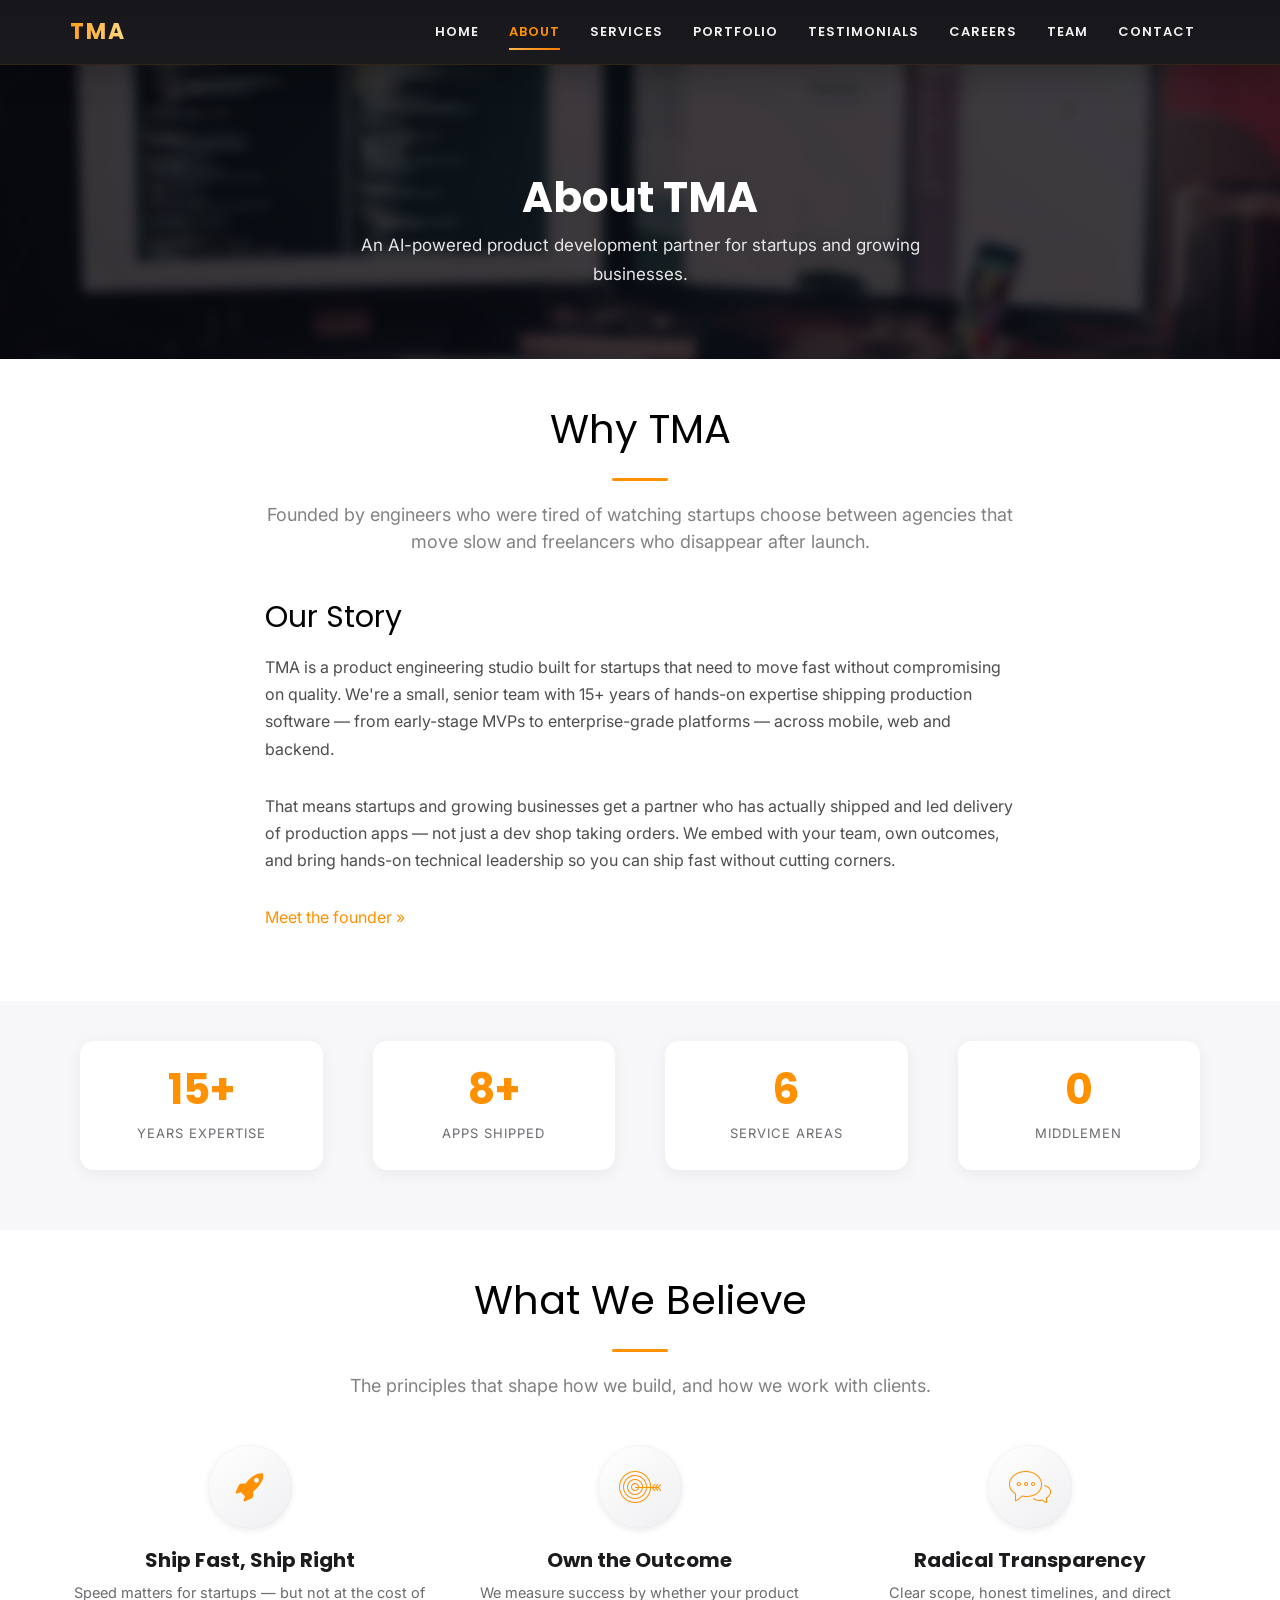
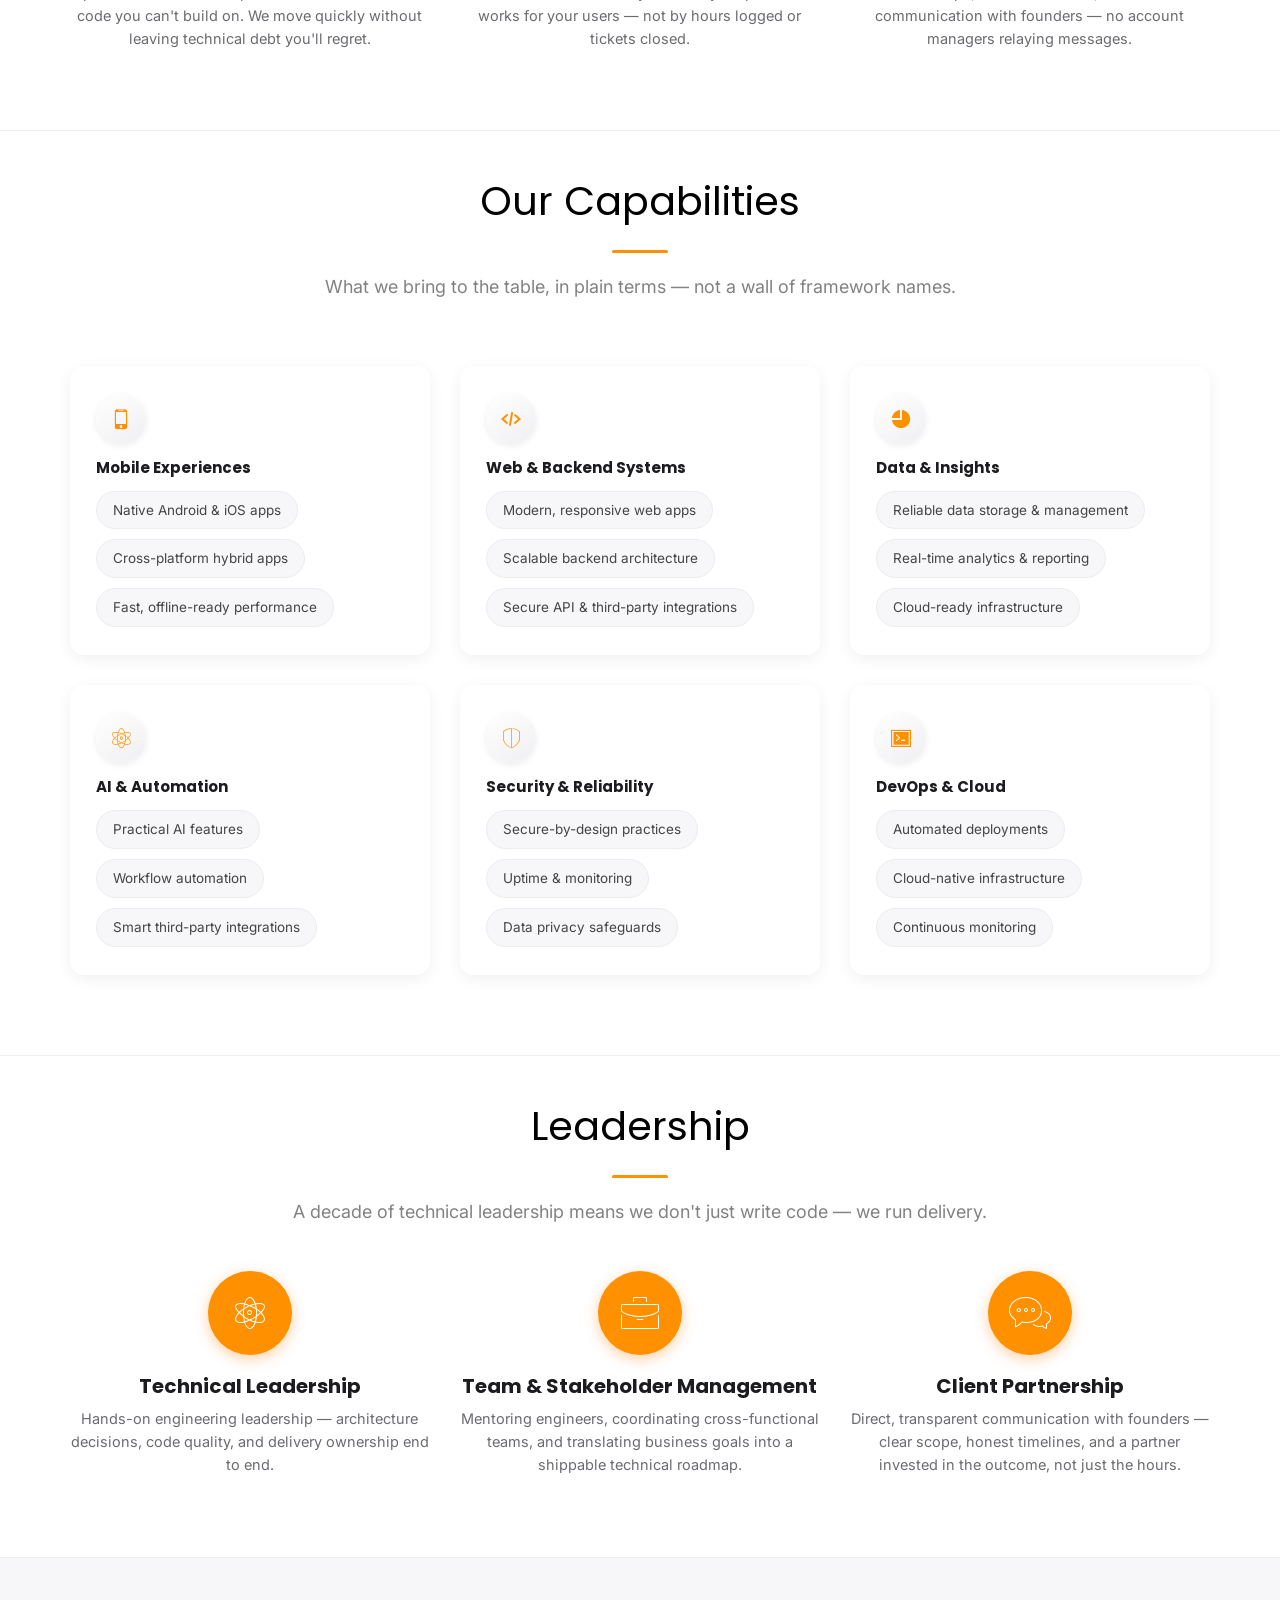
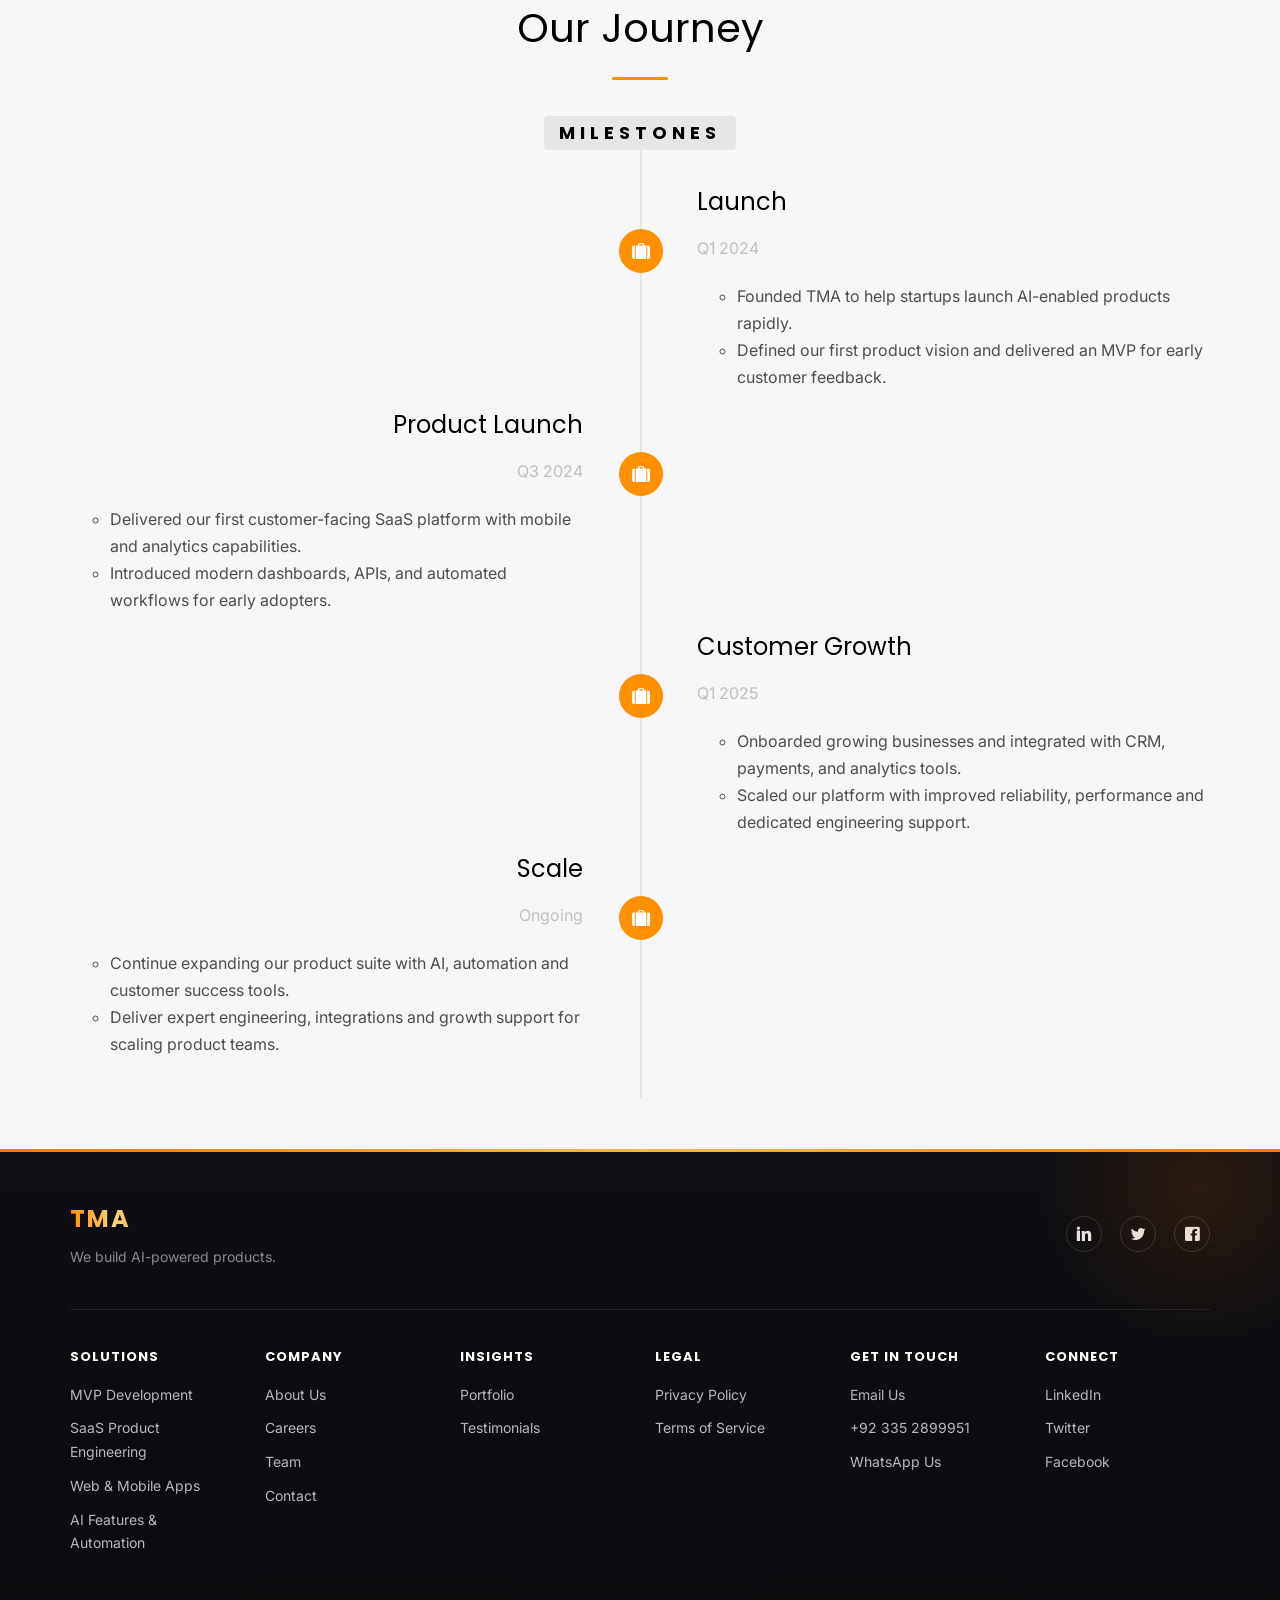
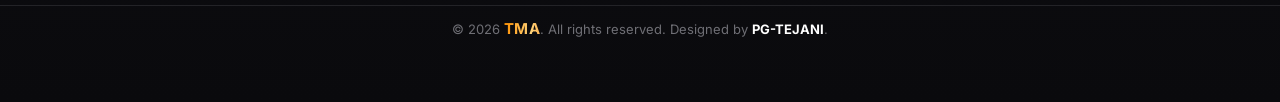
==== commit 06ac79ae: "UX tweaks" ====
--- a/about.html
+++ b/about.html
@@ -366,7 +366,7 @@
 				</ul>
 			</div>
 			<div class="row tma-footer-columns">
-				<div class="col-sm-6 col-md-3">
+				<div class="col-sm-4 col-md-2">
 					<h4>Solutions</h4>
 					<ul>
 						<li><a href="services.html">MVP Development</a></li>
@@ -375,7 +375,7 @@
 						<li><a href="services.html">AI Features &amp; Automation</a></li>
 					</ul>
 				</div>
-				<div class="col-sm-6 col-md-3">
+				<div class="col-sm-4 col-md-2">
 					<h4>Company</h4>
 					<ul>
 						<li><a href="about.html">About Us</a></li>
@@ -384,21 +384,21 @@
 						<li><a href="contact.html">Contact</a></li>
 					</ul>
 				</div>
-				<div class="col-sm-6 col-md-3">
+				<div class="col-sm-4 col-md-2">
 					<h4>Insights</h4>
 					<ul>
 						<li><a href="portfolio.html">Portfolio</a></li>
 						<li><a href="testimonials.html">Testimonials</a></li>
 					</ul>
 				</div>
-				<div class="col-sm-6 col-md-3">
+				<div class="col-sm-4 col-md-2">
 					<h4>Legal</h4>
 					<ul>
-						<li><a href="privacy.html">Privacy</a></li>
-						<li><a href="terms.html">Terms</a></li>
-					</ul>
-				</div>
-				<div class="col-sm-6 col-md-3">
+						<li><a href="privacy.html">Privacy Policy</a></li>
+						<li><a href="terms.html">Terms of Service</a></li>
+					</ul>
+				</div>
+				<div class="col-sm-4 col-md-2">
 					<h4>Get in Touch</h4>
 					<ul>
 						<li><a href="mailto:pehlaj.rai108@gmail.com">Email Us</a></li>
@@ -406,7 +406,7 @@
 						<li><a href="https://wa.me/923352899951?text=Hi%20TMA%2C%20I%27d%20like%20to%20discuss%20a%20project." target="_blank">WhatsApp Us</a></li>
 					</ul>
 				</div>
-				<div class="col-sm-6 col-md-3">
+				<div class="col-sm-4 col-md-2">
 					<h4>Connect</h4>
 					<ul>
 						<li><a href="https://www.linkedin.com/in/pehlajtejani/" target="_blank">LinkedIn</a></li>
--- a/css/tma-nav.css
+++ b/css/tma-nav.css
@@ -758,12 +758,10 @@
   box-shadow: 0 6px 16px rgba(255, 122, 0, 0.35);
 }
 .tma-footer-columns {
-  display: flex;
-  flex-wrap: wrap;
   padding: 40px 0 20px;
 }
-.tma-footer-columns > [class*="col-"] {
-  flex: 1 1 170px;
+.tma-footer-columns [class*="col-"] {
+  margin-bottom: 20px;
 }
 .tma-footer-columns h4 {
   color: #fff;
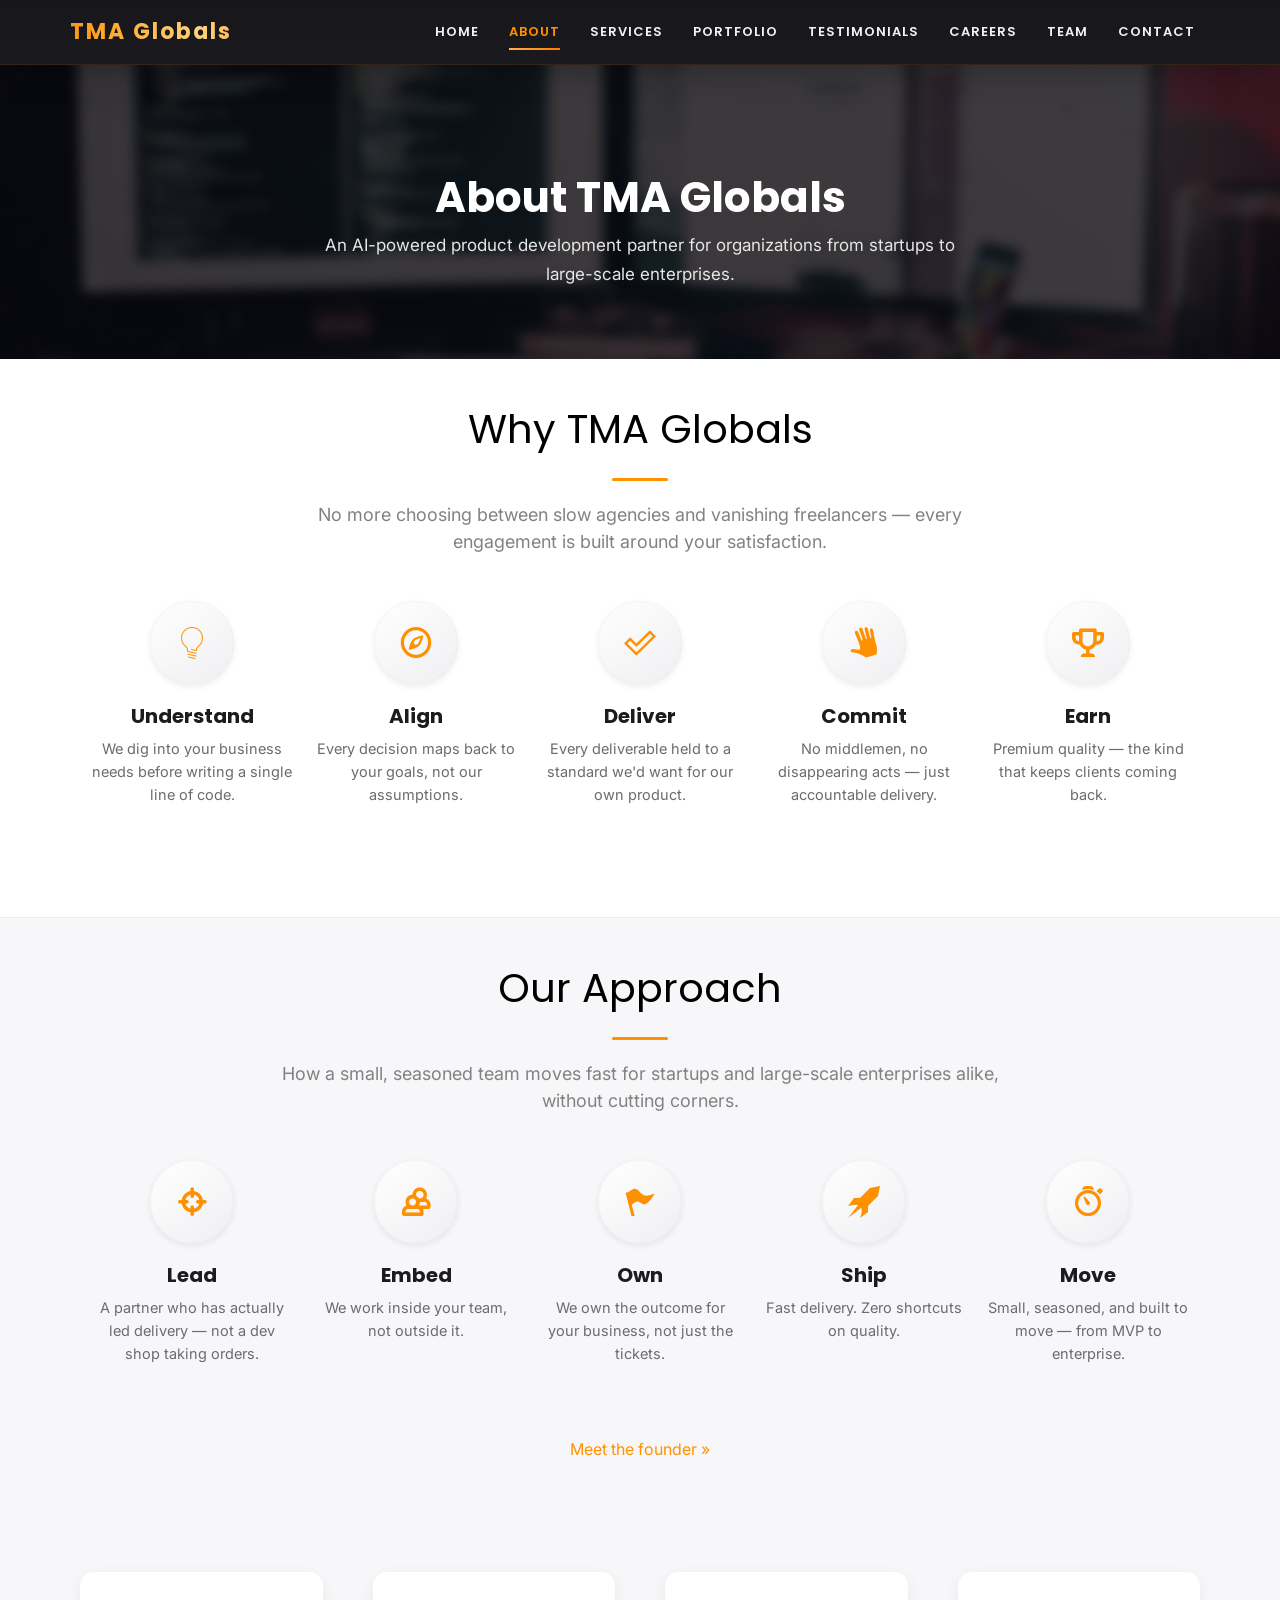
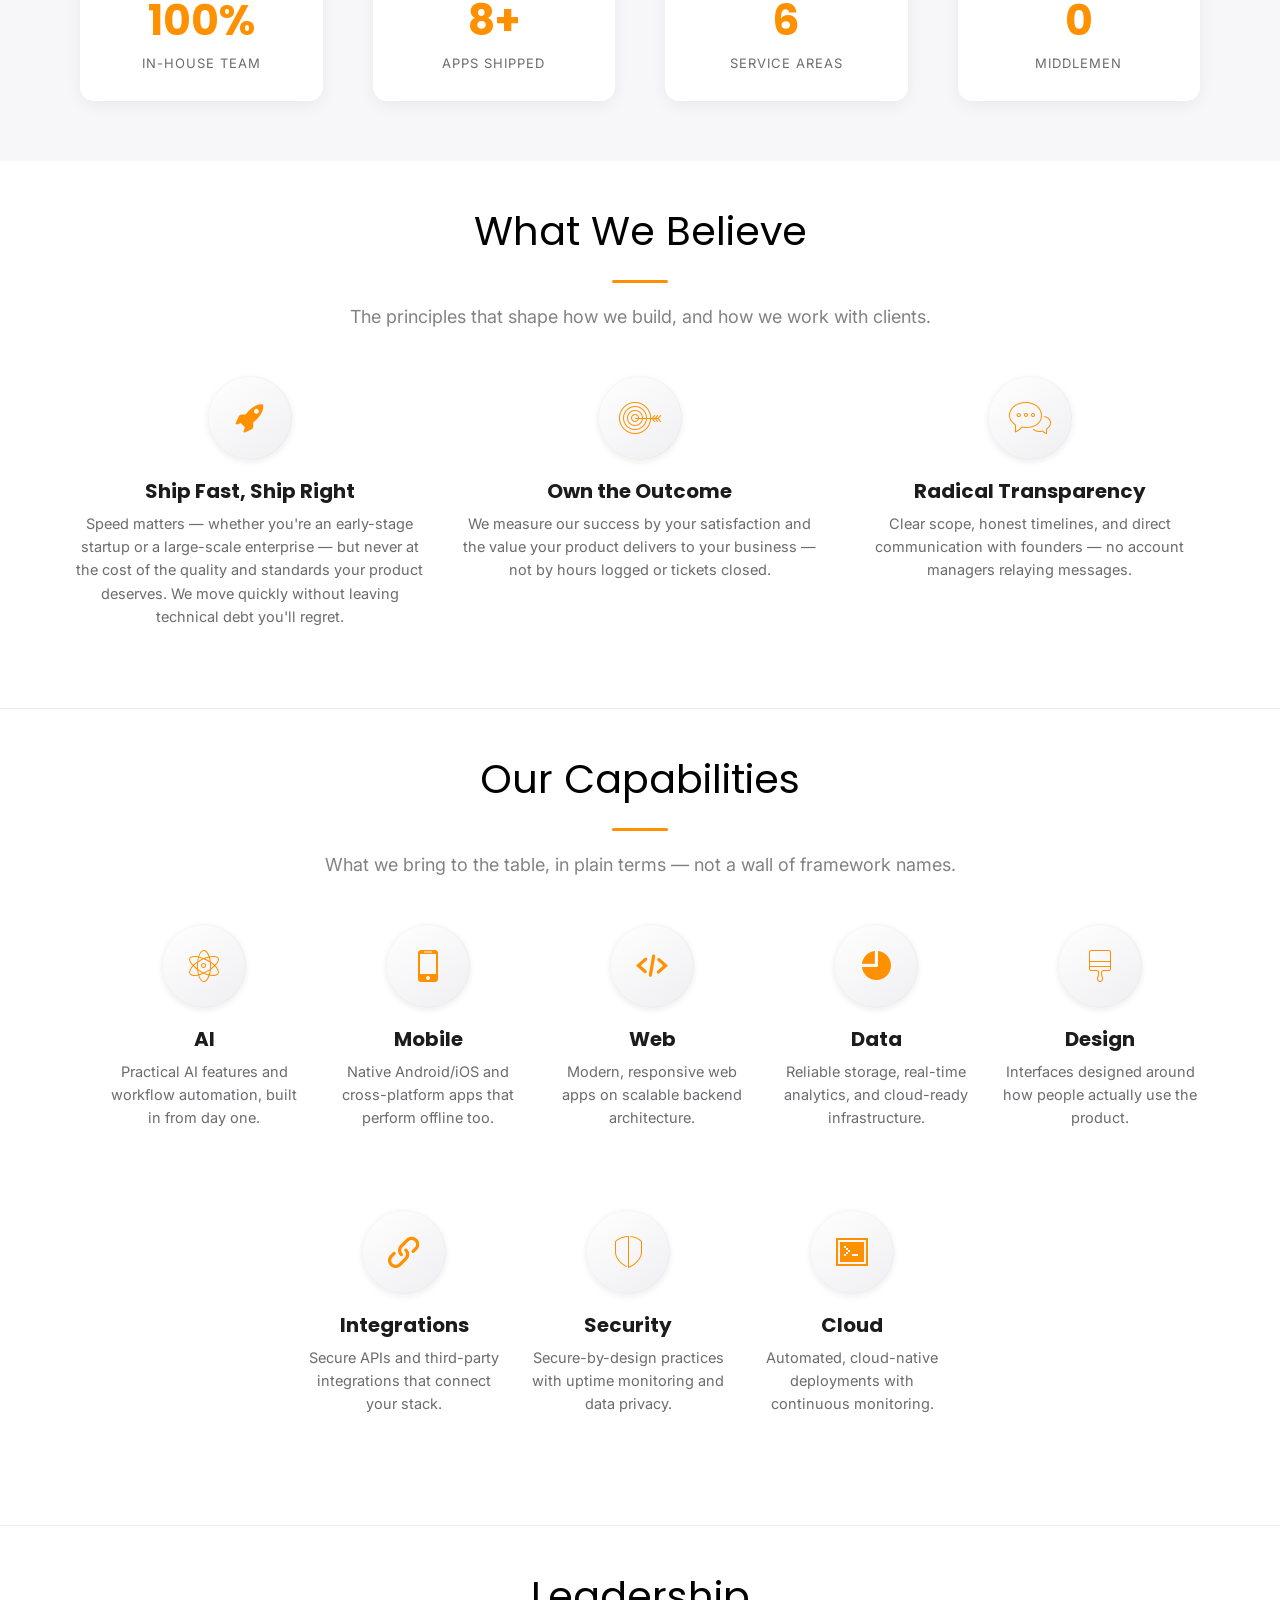
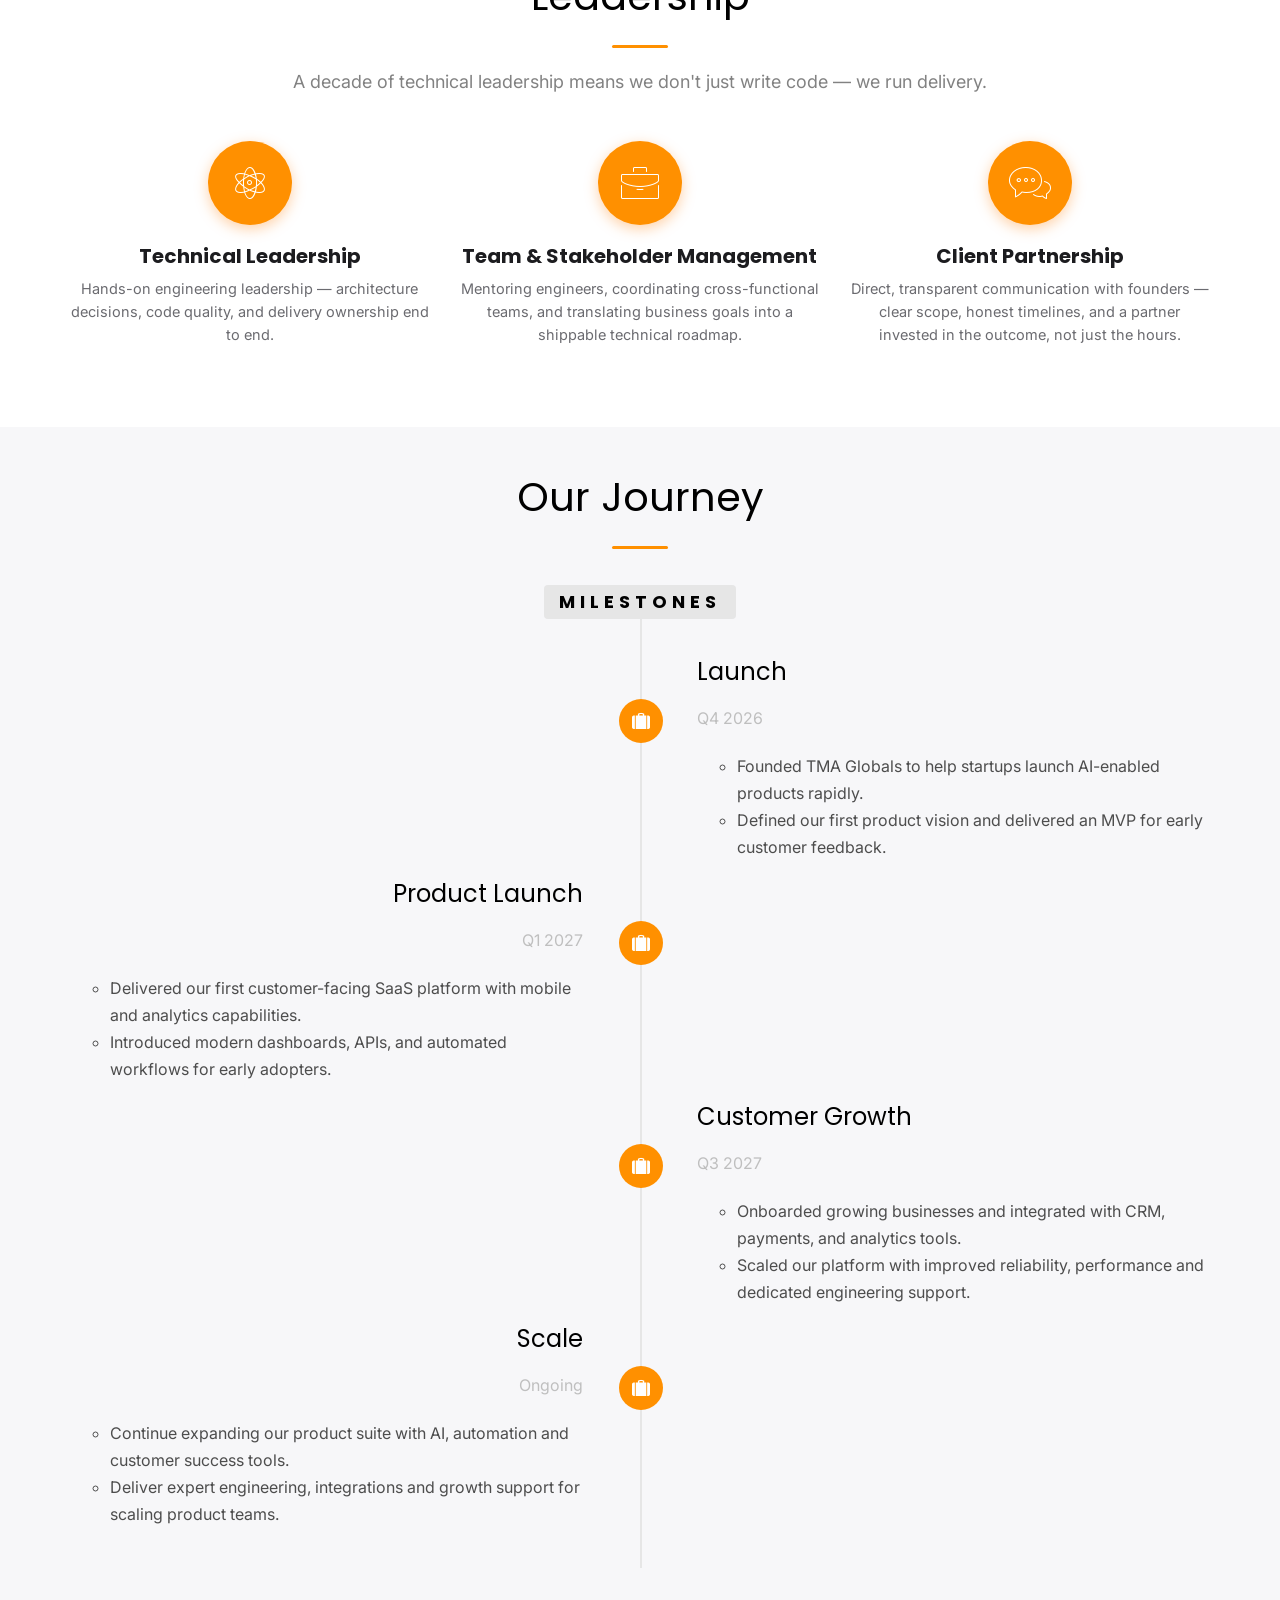
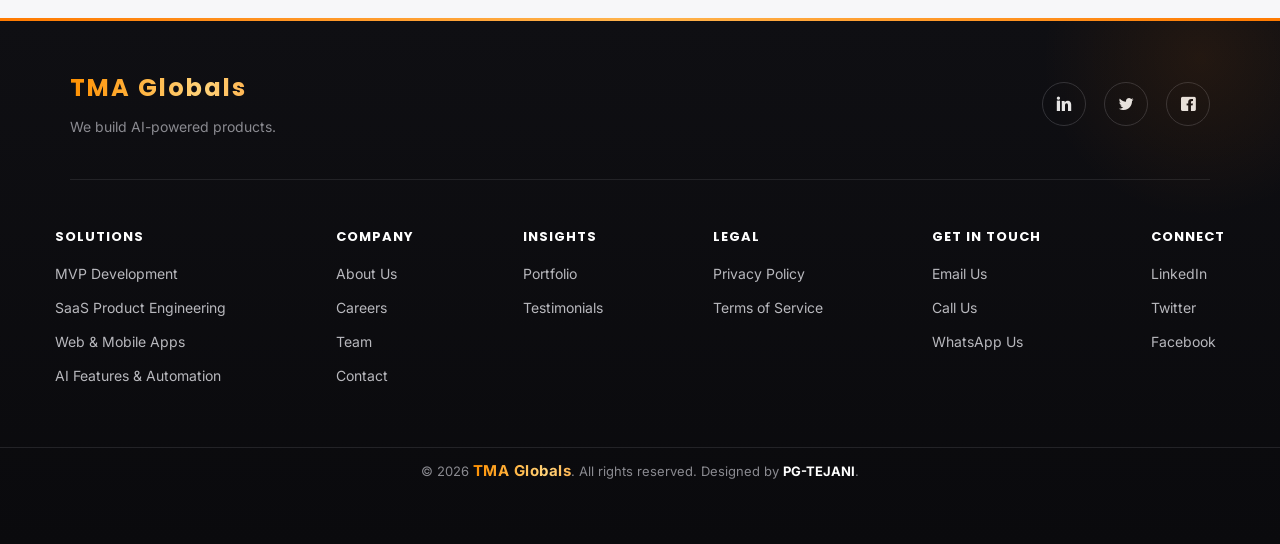
==== commit 793fa6af: "Minor improvements for content, UI and UX" ====
--- a/about.html
+++ b/about.html
@@ -1,12 +1,12 @@
 <!DOCTYPE HTML>
-<html>
+<html lang="en">
 <head>
 	<meta charset="utf-8">
 	<meta http-equiv="X-UA-Compatible" content="IE=edge">
-	<title>About — TMA</title>
+	<title>About — TMA Globals</title>
 	<meta name="viewport" content="width=device-width, initial-scale=1">
-	<meta name="description" content="TMA is a software product studio for startups and growing businesses, with 15+ years of hands-on expertise delivering mobile, web and backend products." />
-	<meta name="author" content="TMA" />
+	<meta name="description" content="TMA Globals is a software product studio for organizations from startups to large-scale enterprises, built by seasoned engineers who deliver production-grade mobile, web and backend products." />
+	<meta name="author" content="TMA Globals" />
 
 	<link href="https://fonts.googleapis.com/css2?family=Kaushan+Script&family=Poppins:wght@400;500;600;700&family=Inter:wght@400;500;600&display=swap" rel="stylesheet">
 
@@ -22,6 +22,8 @@
 	<![endif]-->
 </head>
 <body>
+
+	<a href="#page" class="sr-only sr-only-focusable tma-skip-link">Skip to main content</a>
 
 	<div class="fh5co-loader"></div>
 
@@ -34,12 +36,12 @@
 					<span class="icon-bar"></span>
 					<span class="icon-bar"></span>
 				</button>
-				<a class="navbar-brand tma-gradient-text" href="index.html">TMA</a>
+				<a class="navbar-brand tma-gradient-text" href="index.html">TMA Globals</a>
 			</div>
 			<div class="collapse navbar-collapse" id="tma-nav-collapse">
 				<ul class="nav navbar-nav navbar-right">
 					<li><a href="index.html">Home</a></li>
-					<li class="active"><a href="about.html">About</a></li>
+					<li class="active"><a href="about.html" aria-current="page">About</a></li>
 					<li><a href="services.html">Services</a></li>
 					<li><a href="portfolio.html">Portfolio</a></li>
 					<li><a href="testimonials.html">Testimonials</a></li>
@@ -56,8 +58,8 @@
 		<header class="tma-page-banner" style="background-image:url(images/cover_bg_3.jpg);">
 			<div class="overlay"></div>
 			<div class="container tma-page-banner-content">
-				<h1>About TMA</h1>
-				<p>An AI-powered product development partner for startups and growing businesses.</p>
+				<h1>About TMA Globals</h1>
+				<p>An AI-powered product development partner for organizations from startups to large-scale enterprises.</p>
 			</div>
 		</header>
 
@@ -65,16 +67,117 @@
 			<div class="container">
 				<div class="row">
 					<div class="col-md-8 col-md-offset-2 text-center fh5co-heading">
-						<h2>Why TMA</h2>
-						<p>Founded by engineers who were tired of watching startups choose between agencies that move slow and freelancers who disappear after launch.</p>
-					</div>
-				</div>
-
-				<div class="row">
-					<div class="col-md-8 col-md-offset-2">
-						<h2>Our Story</h2>
-						<p>TMA is a product engineering studio built for startups that need to move fast without compromising on quality. We're a small, senior team with 15+ years of hands-on expertise shipping production software — from early-stage MVPs to enterprise-grade platforms — across mobile, web and backend.</p>
-						<p>That means startups and growing businesses get a partner who has actually shipped and led delivery of production apps — not just a dev shop taking orders. We embed with your team, own outcomes, and bring hands-on technical leadership so you can ship fast without cutting corners.</p>
+						<h2>Why TMA Globals</h2>
+						<p>No more choosing between slow agencies and vanishing freelancers — every engagement is built around your satisfaction.</p>
+					</div>
+				</div>
+				<div class="row tma-value-row">
+					<div class="feature-left text-center">
+						<span class="icon">
+							<i class="icon-lightbulb"></i>
+						</span>
+						<div class="feature-copy">
+							<h3>Understand</h3>
+							<p>We dig into your business needs before writing a single line of code.</p>
+						</div>
+					</div>
+					<div class="feature-left text-center">
+						<span class="icon">
+							<i class="icon-compass2"></i>
+						</span>
+						<div class="feature-copy">
+							<h3>Align</h3>
+							<p>Every decision maps back to your goals, not our assumptions.</p>
+						</div>
+					</div>
+					<div class="feature-left text-center">
+						<span class="icon">
+							<i class="icon-checkmark2"></i>
+						</span>
+						<div class="feature-copy">
+							<h3>Deliver</h3>
+							<p>Every deliverable held to a standard we'd want for our own product.</p>
+						</div>
+					</div>
+					<div class="feature-left text-center">
+						<span class="icon">
+							<i class="icon-hand"></i>
+						</span>
+						<div class="feature-copy">
+							<h3>Commit</h3>
+							<p>No middlemen, no disappearing acts — just accountable delivery.</p>
+						</div>
+					</div>
+					<div class="feature-left text-center">
+						<span class="icon">
+							<i class="icon-trophy2"></i>
+						</span>
+						<div class="feature-copy">
+							<h3>Earn</h3>
+							<p>Premium quality — the kind that keeps clients coming back.</p>
+						</div>
+					</div>
+				</div>
+			</div>
+		</section>
+
+		<section id="fh5co-approach" class="animate-box tma-section-divider" data-animate-effect="fadeInRight">
+			<div class="container">
+				<div class="row">
+					<div class="col-md-8 col-md-offset-2 text-center fh5co-heading">
+						<h2>Our Approach</h2>
+						<p>How a small, seasoned team moves fast for startups and large-scale enterprises alike, without cutting corners.</p>
+					</div>
+				</div>
+				<div class="row tma-value-row">
+					<div class="feature-left text-center">
+						<span class="icon">
+							<i class="icon-target2"></i>
+						</span>
+						<div class="feature-copy">
+							<h3>Lead</h3>
+							<p>A partner who has actually led delivery — not a dev shop taking orders.</p>
+						</div>
+					</div>
+					<div class="feature-left text-center">
+						<span class="icon">
+							<i class="icon-users2"></i>
+						</span>
+						<div class="feature-copy">
+							<h3>Embed</h3>
+							<p>We work inside your team, not outside it.</p>
+						</div>
+					</div>
+					<div class="feature-left text-center">
+						<span class="icon">
+							<i class="icon-flag3"></i>
+						</span>
+						<div class="feature-copy">
+							<h3>Own</h3>
+							<p>We own the outcome for your business, not just the tickets.</p>
+						</div>
+					</div>
+					<div class="feature-left text-center">
+						<span class="icon">
+							<i class="icon-rocket2"></i>
+						</span>
+						<div class="feature-copy">
+							<h3>Ship</h3>
+							<p>Fast delivery. Zero shortcuts on quality.</p>
+						</div>
+					</div>
+					<div class="feature-left text-center">
+						<span class="icon">
+							<i class="icon-stopwatch"></i>
+						</span>
+						<div class="feature-copy">
+							<h3>Move</h3>
+							<p>Small, seasoned, and built to move — from MVP to enterprise.</p>
+						</div>
+					</div>
+				</div>
+				<div class="row">
+					<div class="col-md-8 col-md-offset-2 text-center">
 						<p><a href="team.html">Meet the founder &raquo;</a></p>
 					</div>
 				</div>
@@ -86,8 +189,8 @@
 				<div class="row">
 					<div class="col-md-3 col-sm-6 col-xs-6">
 						<div class="tma-stat">
-							<span class="tma-stat-number">15+</span>
-							<span class="tma-stat-label">Years Expertise</span>
+							<span class="tma-stat-number">100%</span>
+							<span class="tma-stat-label">In-House Team</span>
 						</div>
 					</div>
 					<div class="col-md-3 col-sm-6 col-xs-6">
@@ -128,7 +231,7 @@
 							</span>
 							<div class="feature-copy">
 								<h3>Ship Fast, Ship Right</h3>
-								<p>Speed matters for startups — but not at the cost of code you can't build on. We move quickly without leaving technical debt you'll regret.</p>
+								<p>Speed matters — whether you're an early-stage startup or a large-scale enterprise — but never at the cost of the quality and standards your product deserves. We move quickly without leaving technical debt you'll regret.</p>
 							</div>
 						</div>
 					</div>
@@ -139,7 +242,7 @@
 							</span>
 							<div class="feature-copy">
 								<h3>Own the Outcome</h3>
-								<p>We measure success by whether your product works for your users — not by hours logged or tickets closed.</p>
+								<p>We measure our success by your satisfaction and the value your product delivers to your business — not by hours logged or tickets closed.</p>
 							</div>
 						</div>
 					</div>
@@ -166,59 +269,77 @@
 						<p>What we bring to the table, in plain terms — not a wall of framework names.</p>
 					</div>
 				</div>
-				<div class="tma-skill-groups">
-					<div class="tma-skill-group">
-						<div class="tma-skill-group-icon"><i class="icon-mobile3"></i></div>
-						<h4>Mobile Experiences</h4>
-						<div class="tma-skill-pills">
-							<span class="tma-skill-pill">Native Android &amp; iOS apps</span>
-							<span class="tma-skill-pill">Cross-platform hybrid apps</span>
-							<span class="tma-skill-pill">Fast, offline-ready performance</span>
-						</div>
-					</div>
-					<div class="tma-skill-group">
-						<div class="tma-skill-group-icon"><i class="icon-code"></i></div>
-						<h4>Web &amp; Backend Systems</h4>
-						<div class="tma-skill-pills">
-							<span class="tma-skill-pill">Modern, responsive web apps</span>
-							<span class="tma-skill-pill">Scalable backend architecture</span>
-							<span class="tma-skill-pill">Secure API &amp; third-party integrations</span>
-						</div>
-					</div>
-					<div class="tma-skill-group">
-						<div class="tma-skill-group-icon"><i class="icon-pie-chart"></i></div>
-						<h4>Data &amp; Insights</h4>
-						<div class="tma-skill-pills">
-							<span class="tma-skill-pill">Reliable data storage &amp; management</span>
-							<span class="tma-skill-pill">Real-time analytics &amp; reporting</span>
-							<span class="tma-skill-pill">Cloud-ready infrastructure</span>
-						</div>
-					</div>
-					<div class="tma-skill-group">
-						<div class="tma-skill-group-icon"><i class="icon-genius"></i></div>
-						<h4>AI &amp; Automation</h4>
-						<div class="tma-skill-pills">
-							<span class="tma-skill-pill">Practical AI features</span>
-							<span class="tma-skill-pill">Workflow automation</span>
-							<span class="tma-skill-pill">Smart third-party integrations</span>
-						</div>
-					</div>
-					<div class="tma-skill-group">
-						<div class="tma-skill-group-icon"><i class="icon-shield"></i></div>
-						<h4>Security &amp; Reliability</h4>
-						<div class="tma-skill-pills">
-							<span class="tma-skill-pill">Secure-by-design practices</span>
-							<span class="tma-skill-pill">Uptime &amp; monitoring</span>
-							<span class="tma-skill-pill">Data privacy safeguards</span>
-						</div>
-					</div>
-					<div class="tma-skill-group">
-						<div class="tma-skill-group-icon"><i class="icon-terminal"></i></div>
-						<h4>DevOps &amp; Cloud</h4>
-						<div class="tma-skill-pills">
-							<span class="tma-skill-pill">Automated deployments</span>
-							<span class="tma-skill-pill">Cloud-native infrastructure</span>
-							<span class="tma-skill-pill">Continuous monitoring</span>
+				<div class="row tma-value-row">
+					<div class="feature-left text-center">
+						<span class="icon">
+							<i class="icon-genius"></i>
+						</span>
+						<div class="feature-copy">
+							<h3>AI</h3>
+							<p>Practical AI features and workflow automation, built in from day one.</p>
+						</div>
+					</div>
+					<div class="feature-left text-center">
+						<span class="icon">
+							<i class="icon-mobile3"></i>
+						</span>
+						<div class="feature-copy">
+							<h3>Mobile</h3>
+							<p>Native Android/iOS and cross-platform apps that perform offline too.</p>
+						</div>
+					</div>
+					<div class="feature-left text-center">
+						<span class="icon">
+							<i class="icon-code"></i>
+						</span>
+						<div class="feature-copy">
+							<h3>Web</h3>
+							<p>Modern, responsive web apps on scalable backend architecture.</p>
+						</div>
+					</div>
+					<div class="feature-left text-center">
+						<span class="icon">
+							<i class="icon-pie-chart"></i>
+						</span>
+						<div class="feature-copy">
+							<h3>Data</h3>
+							<p>Reliable storage, real-time analytics, and cloud-ready infrastructure.</p>
+						</div>
+					</div>
+					<div class="feature-left text-center">
+						<span class="icon">
+							<i class="icon-paintbrush"></i>
+						</span>
+						<div class="feature-copy">
+							<h3>Design</h3>
+							<p>Interfaces designed around how people actually use the product.</p>
+						</div>
+					</div>
+					<div class="feature-left text-center">
+						<span class="icon">
+							<i class="icon-link2"></i>
+						</span>
+						<div class="feature-copy">
+							<h3>Integrations</h3>
+							<p>Secure APIs and third-party integrations that connect your stack.</p>
+						</div>
+					</div>
+					<div class="feature-left text-center">
+						<span class="icon">
+							<i class="icon-shield"></i>
+						</span>
+						<div class="feature-copy">
+							<h3>Security</h3>
+							<p>Secure-by-design practices with uptime monitoring and data privacy.</p>
+						</div>
+					</div>
+					<div class="feature-left text-center">
+						<span class="icon">
+							<i class="icon-terminal"></i>
+						</span>
+						<div class="feature-copy">
+							<h3>Cloud</h3>
+							<p>Automated, cloud-native deployments with continuous monitoring.</p>
 						</div>
 					</div>
 				</div>
@@ -289,11 +410,11 @@
 								<div class="timeline-panel">
 									<div class="timeline-heading">
 										<h3 class="timeline-title">Launch</h3>
-										<span class="company">Q1 2024</span>
+										<span class="company">Q4 2026</span>
 									</div>
 									<div class="timeline-body">
 										<ul>
-											<li>Founded TMA to help startups launch AI-enabled products rapidly.</li>
+											<li>Founded TMA Globals to help startups launch AI-enabled products rapidly.</li>
 											<li>Defined our first product vision and delivered an MVP for early customer feedback.</li>
 										</ul>
 									</div>
@@ -304,7 +425,7 @@
 								<div class="timeline-panel">
 									<div class="timeline-heading">
 										<h3 class="timeline-title">Product Launch</h3>
-										<span class="company">Q3 2024</span>
+										<span class="company">Q1 2027</span>
 									</div>
 									<div class="timeline-body">
 										<ul style="text-align: left">
@@ -319,7 +440,7 @@
 								<div class="timeline-panel">
 									<div class="timeline-heading">
 										<h3 class="timeline-title">Customer Growth</h3>
-										<span class="company">Q1 2025</span>
+										<span class="company">Q3 2027</span>
 									</div>
 									<div class="timeline-body">
 										<ul>
@@ -356,13 +477,13 @@
 		<div class="container">
 			<div class="tma-footer-top">
 				<div>
-					<div class="tma-footer-brand tma-gradient-text">TMA</div>
+					<div class="tma-footer-brand tma-gradient-text">TMA Globals</div>
 					<p class="tma-footer-tagline">We build AI-powered products.</p>
 				</div>
 				<ul class="tma-footer-social">
-					<li><a href="https://www.linkedin.com/in/pehlajtejani/" target="_blank"><i class="icon-linkedin2"></i></a></li>
-					<li><a href="https://twitter.com/TMAtech" target="_blank"><i class="icon-twitter2"></i></a></li>
-					<li><a href="https://www.facebook.com/TMAtech" target="_blank"><i class="icon-facebook2"></i></a></li>
+					<li><a href="https://www.linkedin.com/in/pehlajtejani/" target="_blank" rel="noopener noreferrer" aria-label="LinkedIn"><i class="icon-linkedin2"></i></a></li>
+					<li><a href="https://twitter.com/TMAtech" target="_blank" rel="noopener noreferrer" aria-label="Twitter"><i class="icon-twitter2"></i></a></li>
+					<li><a href="https://www.facebook.com/TMAtech" target="_blank" rel="noopener noreferrer" aria-label="Facebook"><i class="icon-facebook2"></i></a></li>
 				</ul>
 			</div>
 			<div class="row tma-footer-columns">
@@ -402,29 +523,29 @@
 					<h4>Get in Touch</h4>
 					<ul>
 						<li><a href="mailto:pehlaj.rai108@gmail.com">Email Us</a></li>
-						<li><a href="tel:+923352899951">+92 335 2899951</a></li>
-						<li><a href="https://wa.me/923352899951?text=Hi%20TMA%2C%20I%27d%20like%20to%20discuss%20a%20project." target="_blank">WhatsApp Us</a></li>
+						<li><a href="tel:+923352899951">Call Us</a></li>
+						<li><a href="https://wa.me/923352899951?text=Hi%20TMA%2C%20I%27d%20like%20to%20discuss%20a%20project." target="_blank" rel="noopener noreferrer">WhatsApp Us</a></li>
 					</ul>
 				</div>
 				<div class="col-sm-4 col-md-2">
 					<h4>Connect</h4>
 					<ul>
-						<li><a href="https://www.linkedin.com/in/pehlajtejani/" target="_blank">LinkedIn</a></li>
-						<li><a href="https://twitter.com/TMAtech" target="_blank">Twitter</a></li>
-						<li><a href="https://www.facebook.com/TMAtech" target="_blank">Facebook</a></li>
+						<li><a href="https://www.linkedin.com/in/pehlajtejani/" target="_blank" rel="noopener noreferrer">LinkedIn</a></li>
+						<li><a href="https://twitter.com/TMAtech" target="_blank" rel="noopener noreferrer">Twitter</a></li>
+						<li><a href="https://www.facebook.com/TMAtech" target="_blank" rel="noopener noreferrer">Facebook</a></li>
 					</ul>
 				</div>
 			</div>
 		</div>
 		<div class="tma-footer-bottom">
 			<div class="container">
-				&copy; 2026 <span class="tma-copy-tma tma-gradient-text">TMA</span>. All rights reserved. Designed by <a href="https://www.linkedin.com/in/pehlajtejani/" target="_blank" class="tma-footer-bottom-link">PG-TEJANI</a>.
+				&copy; 2026 <span class="tma-copy-tma tma-gradient-text">TMA Globals</span>. All rights reserved. Designed by <a href="https://www.linkedin.com/in/pehlajtejani/" target="_blank" rel="noopener noreferrer" class="tma-footer-bottom-link">PG-TEJANI</a>.
 			</div>
 		</div>
 	</footer>
 
 	<div class="gototop js-top">
-		<a href="#" class="js-gotop"><i class="icon-arrow-up22"></i></a>
+		<a href="#" class="js-gotop" aria-label="Back to top"><i class="icon-arrow-up22"></i></a>
 	</div>
 
 	<script src="js/jquery.min.js"></script>
@@ -435,6 +556,7 @@
 	<script src="js/jquery.easypiechart.min.js"></script>
 	<script src="js/main.js"></script>
 	<script src="js/scroll-reveal.js"></script>
+	<script src="js/tma-effects.js"></script>
 
 </body>
 </html>
--- a/css/tma-nav.css
+++ b/css/tma-nav.css
@@ -1,3 +1,22 @@
+/* Design tokens — the brand orange and muted-text grays had drifted into 8
+   and 5 near-duplicate hex values respectively (leftover from iterative
+   tweaks). Consolidated here to a single source of truth: 4 orange stops
+   (solid, light, dark, and the pale "shimmer" used only in the animated
+   wordmark sweep) and 2 grays (muted text on light backgrounds, muted text
+   on dark backgrounds). Every color below replaces at least one former
+   one-off hex in this file. */
+:root {
+  --tma-primary: #FF9000;
+  --tma-primary-dark: #FF7A00;
+  --tma-primary-light: #FFB44D;
+  --tma-primary-shimmer: #FFD37A;
+  --tma-muted: #6b6b70;
+  --tma-muted-inverse: #8a8a90;
+  --tma-radius-sm: 8px;
+  --tma-radius-md: 14px;
+  --tma-radius-pill: 50px;
+}
+
 /* Typography — vendor theme used Space Mono (monospace) for everything, which
    reads as a code-editor/dev-tool font and undercuts the business-facing
    copy throughout the site. Poppins for headings/UI, Inter for body copy.
@@ -43,7 +62,7 @@
 .tma-gradient-text {
   display: inline-block;
   font-weight: 700;
-  background-image: linear-gradient(90deg, #FF9000, #FFD37A, #FF7A00, #FFB44D, #FF9000);
+  background-image: linear-gradient(90deg, var(--tma-primary), var(--tma-primary-shimmer), var(--tma-primary-dark), var(--tma-primary-light), var(--tma-primary));
   background-size: 300% 100%;
   background-position: 0% 50%;
   -webkit-background-clip: text;
@@ -82,7 +101,9 @@
   padding-top: 22px;
   padding-bottom: 22px;
   background: none;
-  transition: color 0.35s ease, font-size 0.4s cubic-bezier(0.34, 1.56, 0.64, 1), letter-spacing 0.4s ease;
+  transform: scale(1) translateY(0);
+  transform-origin: center bottom;
+  transition: color 0.35s ease, transform 0.45s cubic-bezier(0.34, 1.56, 0.64, 1);
 }
 .tma-navbar .navbar-nav > li > a::after {
   content: "";
@@ -91,28 +112,33 @@
   right: 15px;
   bottom: 14px;
   height: 2px;
-  background: linear-gradient(90deg, #FFB44D, #FF7A00);
+  background: linear-gradient(90deg, var(--tma-primary-light), var(--tma-primary-dark));
   transform: scaleX(0);
   transform-origin: center;
   transition: transform 0.35s ease;
 }
 .tma-navbar .navbar-nav > li.active > a {
-  color: #FF9000;
+  color: var(--tma-primary);
   background: transparent;
 }
 .tma-navbar .navbar-nav > li > a:hover,
 .tma-navbar .navbar-nav > li > a:focus {
   color: transparent;
-  background-image: linear-gradient(90deg, #FF9000, #FFD37A, #FF7A00, #FFB44D, #FF9000);
+  background-image: linear-gradient(90deg, var(--tma-primary), var(--tma-primary-shimmer), var(--tma-primary-dark), var(--tma-primary-light), var(--tma-primary));
   background-size: 300% 100%;
   background-position: 0% 50%;
   background-repeat: no-repeat;
   -webkit-background-clip: text;
   background-clip: text;
   -webkit-text-fill-color: transparent;
-  font-size: 14.5px;
-  letter-spacing: 1.6px;
+  transform: scale(1.05) translateY(-1px);
   animation: tma-gradient-sweep 1.6s linear infinite;
+}
+@media (prefers-reduced-motion: reduce) {
+  .tma-navbar .navbar-nav > li > a:hover,
+  .tma-navbar .navbar-nav > li > a:focus {
+    transform: none;
+  }
 }
 .tma-navbar .navbar-nav > li > a:hover::after,
 .tma-navbar .navbar-nav > li > a:focus::after,
@@ -176,14 +202,14 @@
   color: #c7c7c7;
 }
 .tma-page-banner .breadcrumb-nav a {
-  color: #FF9000;
+  color: var(--tma-primary);
 }
 
 /* Testimonials */
 .tma-testimonial {
   background: #fff;
   border: 1px solid #eee;
-  border-radius: 4px;
+  border-radius: var(--tma-radius-md);
   padding: 30px;
   margin-bottom: 30px;
   box-shadow: 0 2px 10px rgba(0,0,0,0.04);
@@ -203,10 +229,15 @@
   box-shadow: 0 16px 34px rgba(20, 20, 30, 0.25);
 }
 
-/* Form inputs — branded focus glow instead of default flat black border */
+/* Form inputs — Bootstrap's default 4px radius reads flatter than the
+   rest of the site's card/button scale; branded focus glow instead of the
+   default flat black border. */
+.form-control {
+  border-radius: var(--tma-radius-sm);
+}
 .form-control:focus,
 .form-control:active {
-  border-color: #FF9000 !important;
+  border-color: var(--tma-primary) !important;
   box-shadow: 0 0 0 4px rgba(255, 144, 0, 0.12) !important;
   transition: border-color 0.65s ease, box-shadow 0.65s ease;
 }
@@ -248,8 +279,8 @@
 }
 .tma-category-card {
   background: #fff;
-  border-radius: 10px;
-  border-top: 4px solid #FF9000;
+  border-radius: var(--tma-radius-md);
+  border-top: 4px solid var(--tma-primary);
   box-shadow: 0 4px 20px rgba(20, 20, 30, 0.06);
   padding: 36px 32px 30px;
   width: 100%;
@@ -264,7 +295,7 @@
   height: 58px;
   border-radius: 50%;
   background: #f3f3f5;
-  color: #FF9000;
+  color: var(--tma-primary);
   display: flex;
   align-items: center;
   justify-content: center;
@@ -278,7 +309,7 @@
   color: #1c1c1f;
 }
 .tma-category-card .tma-category-desc {
-  color: #8a8a90;
+  color: var(--tma-muted);
   font-size: 14px;
   margin-bottom: 22px;
   line-height: 1.5;
@@ -300,7 +331,7 @@
   border-bottom: none;
 }
 .tma-service-list li i {
-  color: #FF9000;
+  color: var(--tma-primary);
   margin-right: 12px;
   font-size: 16px;
   width: 18px;
@@ -311,6 +342,7 @@
 /* Consistent vertical rhythm across all major sections — standardized to
    24px top and bottom everywhere. */
 #fh5co-about,
+#fh5co-approach,
 #fh5co-values,
 #fh5co-leadership,
 #fh5co-quality,
@@ -355,7 +387,7 @@
   display: table-cell;
   vertical-align: middle;
   height: 84px;
-  color: #FF9000 !important;
+  color: var(--tma-primary) !important;
 }
 .feature-left h3 {
   font-size: 20px;
@@ -365,8 +397,22 @@
 }
 .feature-left p {
   font-size: 14.5px;
-  color: #6b6b70 !important;
+  color: var(--tma-muted) !important;
   line-height: 1.6;
+}
+
+/* Value-verb rows — five short value boxes that don't divide evenly into
+   Bootstrap's twelfths, so they're laid out with flexbox instead: five
+   across on wide screens, wrapping down gracefully on smaller ones. */
+.tma-value-row {
+  display: flex;
+  flex-wrap: wrap;
+  justify-content: center;
+  gap: 10px 24px;
+}
+.tma-value-row .feature-left {
+  flex: 1 1 180px;
+  max-width: 200px;
 }
 
 /* Buttons — gradient fill + lift on hover for a richer, more premium feel */
@@ -374,17 +420,46 @@
   transition: transform 0.65s ease, box-shadow 0.65s ease;
 }
 .btn-primary {
-  background: linear-gradient(135deg, #FFA733, #FF7A00);
+  background: linear-gradient(135deg, var(--tma-primary-light), var(--tma-primary-dark));
   border-color: transparent;
   box-shadow: 0 6px 16px rgba(255, 122, 0, 0.3);
 }
 .btn-primary:hover, .btn-primary:focus, .btn-primary:active {
-  background: linear-gradient(135deg, #ffb24d, #ff8a1a) !important;
+  background: linear-gradient(135deg, var(--tma-primary-shimmer), var(--tma-primary)) !important;
   border-color: transparent !important;
 }
 .fh5co-cover .btn:hover {
   transform: translateY(-2px);
   box-shadow: 0 8px 20px rgba(0, 0, 0, 0.25);
+}
+
+/* "Contact Us" — the sole closing CTA on dark sections, so it gets the full
+   gradient treatment: solid brand gradient fill, glowing ring on hover, and
+   a crisp focus-visible ring for keyboard users. */
+.btn-default,
+#fh5co-started .btn-default {
+  display: inline-flex !important;
+  align-items: center;
+  justify-content: center;
+  background: linear-gradient(135deg, var(--tma-primary-light), var(--tma-primary-dark)) !important;
+  color: #fff !important;
+  border: 2px solid rgba(255, 255, 255, 0.25) !important;
+  border-radius: var(--tma-radius-pill) !important;
+  box-shadow: 0 6px 18px rgba(255, 122, 0, 0.35);
+  transition: background 0.4s ease, border-color 0.4s ease, transform 0.4s ease, box-shadow 0.4s ease, color 0.4s ease;
+}
+.btn-default:hover, .btn-default:focus, .btn-default:active,
+#fh5co-started .btn-default:hover, #fh5co-started .btn-default:focus, #fh5co-started .btn-default:active {
+  background: linear-gradient(135deg, var(--tma-primary-shimmer), var(--tma-primary)) !important;
+  border-color: rgba(255, 255, 255, 0.5) !important;
+  color: #fff !important;
+  transform: translateY(-3px);
+  box-shadow: 0 12px 32px rgba(255, 122, 0, 0.55), 0 0 0 6px rgba(255, 144, 0, 0.15) !important;
+}
+.btn-default:focus-visible,
+#fh5co-started .btn-default:focus-visible {
+  outline: 3px solid #fff !important;
+  outline-offset: 3px;
 }
 
 /* Cards — softer, deeper radius for a more modern feel */
@@ -392,11 +467,11 @@
 .tma-testimonial,
 .tma-team-card,
 .work {
-  border-radius: 14px;
+  border-radius: var(--tma-radius-md);
 }
 .tma-category-card {
   border-top: none;
-  border-radius: 14px;
+  border-radius: var(--tma-radius-md);
   position: relative;
 }
 .tma-category-card::before {
@@ -404,18 +479,24 @@
   position: absolute;
   top: 0; left: 0; right: 0;
   height: 4px;
-  border-radius: 14px 14px 0 0;
-  background: linear-gradient(90deg, #FFB44D, #FF7A00);
-}
-
-/* Icon badges — soft gradient instead of flat gray, more depth */
+  border-radius: var(--tma-radius-md) var(--tma-radius-md) 0 0;
+  background: linear-gradient(90deg, var(--tma-primary-light), var(--tma-primary-dark));
+}
+
+/* Icon badges — soft gradient instead of flat gray, more depth. On hover the
+   card lifts (.feature-left:hover) and the icon itself gains a brand-colored
+   ring, so the interaction feedback isn't limited to the card's shadow. */
 .tma-category-icon,
 .feature-left .icon {
   background: linear-gradient(145deg, #ffffff, #efeff2);
   box-shadow: 0 2px 6px rgba(20, 20, 30, 0.08), inset 0 0 0 1px rgba(0,0,0,0.03);
+  transition: box-shadow 0.4s ease;
+}
+.feature-left:hover .icon {
+  box-shadow: 0 4px 14px rgba(255, 144, 0, 0.25), inset 0 0 0 2px var(--tma-primary-light);
 }
 #fh5co-leadership .feature-left .icon {
-  background: linear-gradient(135deg, #FFA733, #FF7A00);
+  background: linear-gradient(135deg, var(--tma-primary-light), var(--tma-primary-dark));
   box-shadow: 0 4px 14px rgba(255, 122, 0, 0.35);
 }
 
@@ -427,12 +508,12 @@
 
 /* Contact details (email, phone) — make them stand out from surrounding copy */
 .tma-contact-highlight {
-  color: #FF9000;
+  color: var(--tma-primary);
   font-weight: 700;
 }
 a.tma-contact-highlight:hover,
 a.tma-contact-highlight:focus {
-  color: #ff9b1a;
+  color: var(--tma-primary-dark);
   text-decoration: underline;
 }
 .tma-phone-line {
@@ -454,7 +535,7 @@
   color: #fff !important;
   font-weight: 700;
   padding: 8px 20px;
-  border-radius: 24px;
+  border-radius: var(--tma-radius-pill);
   font-size: 14px;
   transition: transform 0.65s ease, box-shadow 0.65s ease;
 }
@@ -522,11 +603,23 @@
   transform: translateX(-50%);
   width: 56px;
   height: 3px;
-  background: #FF9000;
+  background: var(--tma-primary);
   border-radius: 2px;
 }
 .fh5co-bg-dark .fh5co-heading h2::after {
   background: #fff;
+}
+/* Alternating section alignment: sections that slide in from the right sit
+   left-aligned, sections that slide in from the left sit right-aligned —
+   the underline accent under each h2 follows the same edge. */
+.text-left .fh5co-heading h2::after {
+  left: 0;
+  transform: none;
+}
+.text-right .fh5co-heading h2::after {
+  left: auto;
+  right: 0;
+  transform: none;
 }
 
 /* Our Capabilities / Leadership / Our Journey — distinct looks */
@@ -534,7 +627,7 @@
   background: #fff;
 }
 #fh5co-leadership .feature-left .icon {
-  background: #FF9000;
+  background: var(--tma-primary);
 }
 #fh5co-leadership .feature-left .icon i {
   color: #fff !important;
@@ -542,13 +635,61 @@
 #fh5co-resume {
   background: #f7f7f9;
 }
-
-/* Hero: pull the headline + subtitle + description block up 50px */
+#fh5co-approach {
+  background: #f7f7f9;
+}
+
+/* Hero: matches .tma-page-banner's height and title/description spacing —
+   same 110px/70px padding, same 10px gap between the title and the line
+   right after it — instead of a bespoke fixed-height/flexbox system, so the
+   home hero and every inner page banner size themselves the same way. */
 .tma-hero-shift {
-  margin: 60px 0;
+  margin: 0;
+  position: relative;
+  top: 20px;
 }
 .tma-hero-shift h1 {
-  margin-top: -20px;
+  margin-top: 0;
+  margin-bottom: 0px;
+}
+.tma-hero-shift h3 {
+  margin-bottom: 0;
+}
+.tma-hero-shift .tma-slogan-line--soft {
+  margin-top: 10px;
+  font-size: 16.5px;
+  color: #fff;
+  opacity: 1;
+}
+
+/* Hero slogan — a short, bold statement in place of the previous multi-line
+   paragraph stack, sized to stand out against the hero. */
+.tma-hero-big-slogan {
+  font-size: 26px;
+  font-weight: 700;
+  line-height: 1.35;
+  color: #fff;
+  margin: 10px 0 0;
+}
+@media (max-width: 768px) {
+  .tma-hero-big-slogan {
+    font-size: 24px;
+  }
+}
+
+#fh5co-header.tma-hero-compact,
+.tma-hero-compact,
+#fh5co-header.tma-hero-compact .display-tc,
+.tma-hero-compact .display-tc {
+  height: 294px;
+}
+.tma-hero-compact .display-t {
+  display: flex;
+}
+.tma-hero-compact .display-tc {
+  display: flex;
+  flex-direction: column;
+  justify-content: center;
 }
 
 /* Hero body copy — base theme only styles h1-h3, leaves <p> dark and unreadable on the dark cover */
@@ -565,7 +706,7 @@
 .tma-stat {
   text-align: center;
   background: #fff;
-  border-radius: 14px;
+  border-radius: var(--tma-radius-md);
   box-shadow: 0 4px 16px rgba(20, 20, 30, 0.06);
   padding: 26px 10px;
   margin: 0 10px 20px;
@@ -579,13 +720,13 @@
   display: block;
   font-size: 42px;
   font-weight: 700;
-  color: #FF9000;
+  color: var(--tma-primary);
   line-height: 1.1;
 }
 .tma-stat .tma-stat-label {
   display: block;
   margin-top: 8px;
-  color: #6b6b70;
+  color: var(--tma-muted);
   font-size: 13px;
   text-transform: uppercase;
   letter-spacing: 1px;
@@ -599,7 +740,7 @@
 }
 .tma-skill-group {
   background: #fff;
-  border-radius: 14px;
+  border-radius: var(--tma-radius-md);
   box-shadow: 0 4px 16px rgba(20, 20, 30, 0.06);
   padding: 28px 26px;
   margin: 0 15px 30px;
@@ -615,7 +756,7 @@
   height: 50px;
   border-radius: 50%;
   background: linear-gradient(145deg, #ffffff, #efeff2);
-  color: #FF9000;
+  color: var(--tma-primary);
   display: flex;
   align-items: center;
   justify-content: center;
@@ -659,7 +800,7 @@
   position: absolute;
   top: 0; left: 0; right: 0;
   height: 3px;
-  background: linear-gradient(90deg, #FF7A00, #FFB44D, #FF7A00);
+  background: linear-gradient(90deg, var(--tma-primary-dark), var(--tma-primary-light), var(--tma-primary-dark));
 }
 .tma-footer::after {
   content: "";
@@ -671,6 +812,24 @@
   border-radius: 50%;
   background: radial-gradient(circle, rgba(255, 122, 0, 0.12), transparent 70%);
   pointer-events: none;
+  opacity: 0.7;
+  transform: scale(1);
+  transition: opacity 0.6s ease, transform 0.6s ease;
+}
+/* Whole footer reacts when any link inside it is hovered — the corner glow
+   blooms and a faint warm wash lifts the whole section, not just the link.
+   .tma-footer-glow is the JS fallback for browsers without :has() support. */
+.tma-footer {
+  transition: box-shadow 0.6s ease;
+}
+.tma-footer:has(a:hover),
+.tma-footer.tma-footer-glow {
+  box-shadow: inset 0 0 160px rgba(255, 122, 0, 0.1);
+}
+.tma-footer:has(a:hover)::after,
+.tma-footer.tma-footer-glow::after {
+  opacity: 1;
+  transform: scale(1.45);
 }
 .tma-footer a {
   color: #b8b8bd;
@@ -678,12 +837,18 @@
 }
 .tma-footer a:hover,
 .tma-footer a:focus {
-  color: #FF9000;
+  color: var(--tma-primary);
   text-decoration: none;
 }
 .tma-footer-columns a {
   position: relative;
-  display: inline-block;
+  display: block;
+  width: 100%;
+  transform: translateX(0);
+  transition: transform 0.35s ease, color 0.35s ease;
+}
+.tma-footer-columns a:hover {
+  transform: translateX(3px);
 }
 .tma-footer-columns a::after {
   content: "";
@@ -692,7 +857,7 @@
   bottom: -3px;
   width: 100%;
   height: 1px;
-  background: #FF9000;
+  background: var(--tma-primary);
   transform: scaleX(0);
   transform-origin: left;
   transition: transform 0.35s ease;
@@ -719,7 +884,7 @@
 }
 .tma-footer-tagline {
   margin: 6px 0 0;
-  color: #8a8a90;
+  color: var(--tma-muted-inverse);
   font-size: 14px;
 }
 .tma-footer-social {
@@ -741,9 +906,9 @@
 }
 .tma-footer-social a {
   display: inline-block;
-  width: 36px;
-  height: 36px;
-  line-height: 36px;
+  width: 44px;
+  height: 44px;
+  line-height: 44px;
   text-align: center;
   border: 1px solid #333338;
   border-radius: 50%;
@@ -752,7 +917,7 @@
 }
 .tma-footer-social a:hover {
   border-color: transparent;
-  background: linear-gradient(135deg, #FFB44D, #FF7A00);
+  background: linear-gradient(135deg, var(--tma-primary-light), var(--tma-primary-dark));
   color: #fff;
   transform: translateY(-3px);
   box-shadow: 0 6px 16px rgba(255, 122, 0, 0.35);
@@ -762,11 +927,67 @@
 }
 .tma-footer-columns [class*="col-"] {
   margin-bottom: 20px;
+  padding: 10px 12px;
+  border-radius: var(--tma-radius-sm);
+  transition: transform 0.4s cubic-bezier(0.34, 1.56, 0.64, 1), background 0.4s ease;
+}
+/* At desktop widths, equal-width grid columns leave uneven trailing
+   whitespace when link text is short (e.g. "Connect") vs long (e.g.
+   "Solutions"), which reads as a lopsided left/right margin even though the
+   underlying column boxes are symmetric. Sizing each column to its own
+   content and distributing them with space-between makes the actual visible
+   text — not the invisible column box — line up flush with the container
+   edges on both sides. */
+@media (min-width: 992px) {
+  .tma-footer-columns {
+    display: flex;
+    flex-wrap: nowrap;
+    justify-content: space-between;
+  }
+  /* Bootstrap's .row clearfix ::before/::after generate boxes that become
+     real flex items once the row is flexed, which throws off
+     justify-content: space-between. Not needed once flex handles layout. */
+  .tma-footer-columns::before,
+  .tma-footer-columns::after {
+    content: none;
+  }
+  .tma-footer-columns [class*="col-"] {
+    float: none;
+    width: auto;
+    flex: 0 0 auto;
+    padding-left: 12px;
+    padding-right: 12px;
+  }
+  .tma-footer-columns [class*="col-"]:first-child {
+    padding-left: 0;
+  }
+  .tma-footer-columns [class*="col-"]:last-child {
+    padding-right: 0;
+  }
+}
+/* Whole column (heading + all its links) reacts together when any link
+   inside it is hovered — not just the individual link. .tma-col-active is
+   the JS fallback for browsers without :has() support. */
+.tma-footer-columns [class*="col-"]:has(a:hover),
+.tma-footer-columns [class*="col-"].tma-col-active {
+  transform: translateY(-2px);
+  background: rgba(255, 144, 0, 0.06);
+}
+.tma-footer-columns [class*="col-"]:has(a:hover) h4,
+.tma-footer-columns [class*="col-"].tma-col-active h4 {
+  color: var(--tma-primary);
+}
+@media (prefers-reduced-motion: reduce) {
+  .tma-footer-columns [class*="col-"]:has(a:hover),
+  .tma-footer-columns [class*="col-"].tma-col-active {
+    transform: none;
+  }
 }
 .tma-footer-columns h4 {
   color: #fff;
   font-size: 13px;
   font-weight: 700;
+  transition: color 0.4s ease;
   text-transform: uppercase;
   letter-spacing: 1px;
   margin-bottom: 18px;
@@ -785,20 +1006,20 @@
   padding: 10px 0;
   text-align: center;
   font-size: 13px;
-  color: #6f6f75;
+  color: var(--tma-muted-inverse);
 }
 .tma-footer-bottom .tma-credit-highlight {
-  color: #FF9000;
+  color: var(--tma-primary);
   font-weight: 600;
 }
 a.tma-footer-bottom-link {
-  color: #FF9000;
+  color: var(--tma-primary);
   font-weight: 700;
   white-space: nowrap;
 }
 a.tma-footer-bottom-link:hover,
 a.tma-footer-bottom-link:focus {
-  color: #ffb347;
+  color: var(--tma-primary-dark);
   text-decoration: underline;
 }
 .tma-footer-bottom a {
@@ -820,27 +1041,27 @@
   border-radius: 50%;
   object-fit: cover;
   margin-bottom: 18px;
-  border: 4px solid #FF9000;
+  border: 4px solid var(--tma-primary);
 }
 .tma-team-avatar {
   width: 160px;
   height: 160px;
   border-radius: 50%;
   background: rgba(255, 144, 0, 0.12);
-  color: #FF9000;
+  color: var(--tma-primary);
   display: flex;
   align-items: center;
   justify-content: center;
   font-size: 44px;
   font-weight: 700;
   margin: 0 auto 18px;
-  border: 4px solid #FF9000;
+  border: 4px solid var(--tma-primary);
 }
 .tma-team-card h3 {
   margin-bottom: 2px;
 }
 .tma-team-card .role {
-  color: #FF9000;
+  color: var(--tma-primary);
   font-weight: 600;
   font-size: 13px;
   text-transform: uppercase;
@@ -877,10 +1098,172 @@
   display: flex;
   align-items: center;
   justify-content: center;
-  color: #FF9000;
+  color: var(--tma-primary);
   transition: transform 0.65s ease, border-color 0.65s ease;
 }
 .tma-team-linkedin:hover {
   transform: translateY(-2px);
-  border-color: #FF9000;
-}
+  border-color: var(--tma-primary);
+}
+
+/* Smooth in-page scrolling (anchor links, gototop) */
+html {
+  scroll-behavior: smooth;
+}
+@media (prefers-reduced-motion: reduce) {
+  html { scroll-behavior: auto; }
+}
+
+/* Button ripple — tactile click feedback, ring expands from the click point */
+.btn {
+  position: relative;
+  overflow: hidden;
+}
+.tma-ripple {
+  position: absolute;
+  border-radius: 50%;
+  background: rgba(255, 255, 255, 0.55);
+  transform: scale(0);
+  animation: tma-ripple-expand 0.6s ease-out;
+  pointer-events: none;
+}
+@keyframes tma-ripple-expand {
+  to { transform: scale(2.6); opacity: 0; }
+}
+
+/* Card tilt — subtle 3D perspective shift toward the cursor, applied via
+   inline transform set in JS alongside the spotlight tracking. */
+.tma-tilt {
+  transform-style: preserve-3d;
+  transition: transform 0.25s ease, box-shadow 0.65s ease;
+  will-change: transform;
+}
+
+/* Scroll progress bar — thin gradient line across the top that fills as the
+   page scrolls, driven by js/tma-effects.js */
+.tma-scroll-progress {
+  position: fixed;
+  top: 0;
+  left: 0;
+  height: 3px;
+  width: 0%;
+  background: linear-gradient(90deg, var(--tma-primary), var(--tma-primary-shimmer), var(--tma-primary-dark));
+  z-index: 2000;
+  transition: width 0.1s linear;
+}
+
+/* Cursor-tracked spotlight glow on cards — a soft radial highlight that
+   follows the mouse, positioned via --x/--y custom properties set in JS. */
+.tma-spotlight {
+  position: relative;
+  overflow: hidden;
+}
+.tma-spotlight::before {
+  content: "";
+  position: absolute;
+  top: 0; left: 0; right: 0; bottom: 0;
+  background: radial-gradient(320px circle at var(--x, 50%) var(--y, 50%), rgba(255, 144, 0, 0.14), transparent 70%);
+  opacity: 0;
+  transition: opacity 0.4s ease;
+  pointer-events: none;
+}
+.tma-spotlight:hover::before {
+  opacity: 1;
+}
+
+/* Animated stat count-up target styling stays visually identical; the
+   number itself is written by JS. */
+.tma-stat-number[data-count-to] {
+  font-variant-numeric: tabular-nums;
+}
+
+/* Back to top — redesigned with gradient fill and a soft pulse ring */
+.gototop a {
+  background: linear-gradient(135deg, var(--tma-primary-light), var(--tma-primary-dark)) !important;
+  box-shadow: 0 6px 20px rgba(255, 122, 0, 0.4);
+  transition: transform 0.35s ease, box-shadow 0.35s ease;
+}
+.gototop a:hover {
+  transform: translateY(-4px) scale(1.06);
+  box-shadow: 0 10px 26px rgba(255, 122, 0, 0.55);
+}
+.gototop::after {
+  content: "";
+  position: absolute;
+  inset: 0;
+  border-radius: 50%;
+  border: 2px solid rgba(255, 122, 0, 0.5);
+  animation: tma-pulse-ring 2.2s ease-out infinite;
+  pointer-events: none;
+}
+@keyframes tma-pulse-ring {
+  0% { transform: scale(1); opacity: 0.6; }
+  100% { transform: scale(1.6); opacity: 0; }
+}
+@media (prefers-reduced-motion: reduce) {
+  .gototop::after { animation: none; }
+}
+
+/* ---- Accessibility: skip link + global focus-visible fallback ---- */
+.tma-skip-link {
+  position: fixed;
+  top: 0;
+  left: 0;
+  z-index: 2000;
+  padding: 12px 20px;
+  background: var(--tma-primary-dark);
+  color: #fff;
+  font-weight: 600;
+  text-decoration: none;
+  border-radius: 0 0 6px 0;
+}
+.tma-skip-link:hover,
+.tma-skip-link:focus {
+  color: #fff;
+  text-decoration: none;
+}
+
+*:focus-visible {
+  outline: 2px solid var(--tma-primary-dark);
+  outline-offset: 2px;
+}
+
+/* Slogan stacks — replace dense paragraphs with a handful of short, punchy
+   lines. Each line takes a different visual weight so the block reads like
+   a quick rhythm instead of a wall of text. Colors are opacity-based against
+   the surrounding text color so the same classes work on light and dark
+   sections without a separate light/dark variant. */
+.tma-slogan {
+  display: flex;
+  flex-direction: column;
+  gap: 10px;
+  margin: 0 0 20px;
+}
+.tma-slogan-line {
+  margin: 0;
+  line-height: 1.45;
+}
+.tma-slogan-line--lead {
+  font-size: 19px;
+  font-weight: 700;
+  opacity: 1;
+}
+.tma-slogan-line--emphasis {
+  font-size: 17px;
+  font-weight: 600;
+  color: var(--tma-primary-dark) !important;
+}
+.tma-slogan-line--body {
+  font-size: 16px;
+  font-weight: 400;
+  opacity: 0.85;
+}
+.tma-slogan-line--soft {
+  font-size: 14.5px;
+  font-weight: 400;
+  font-style: italic;
+  opacity: 0.65;
+}
+.text-center .tma-slogan {
+  align-items: center;
+}
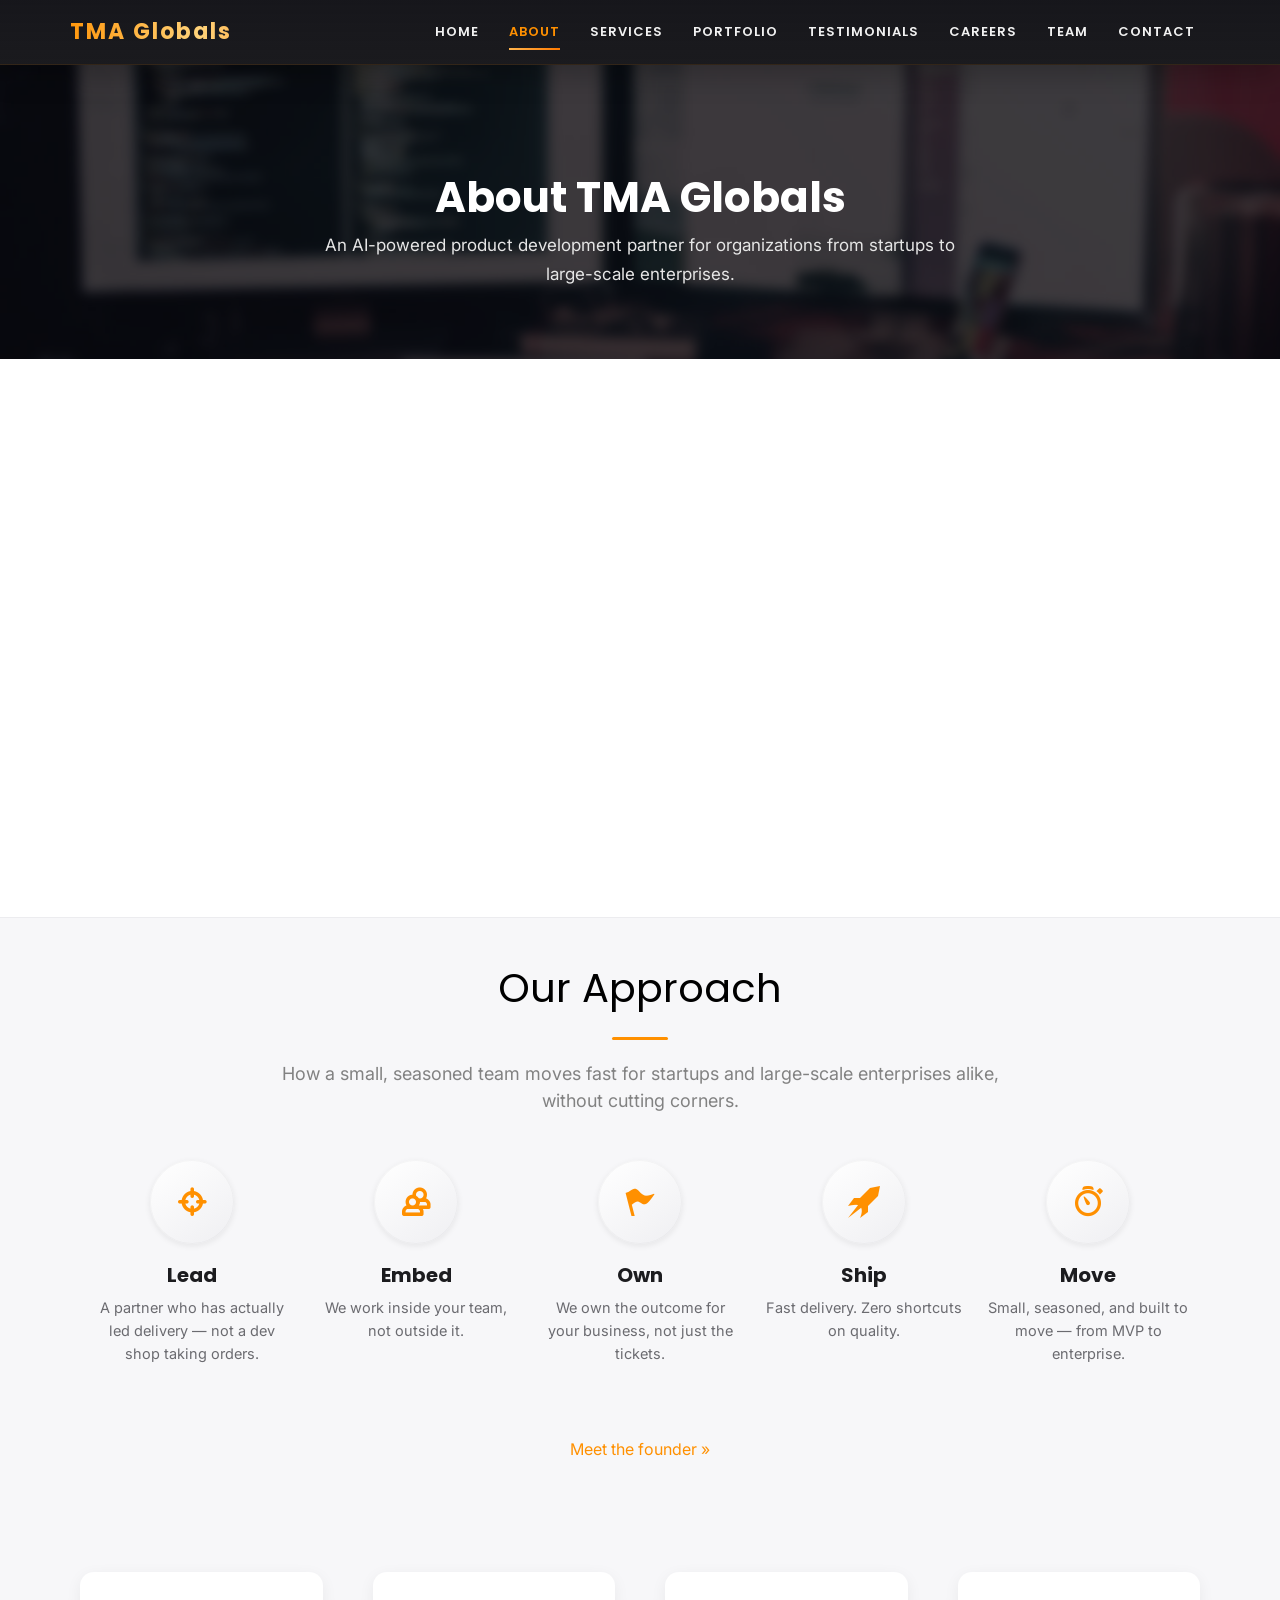
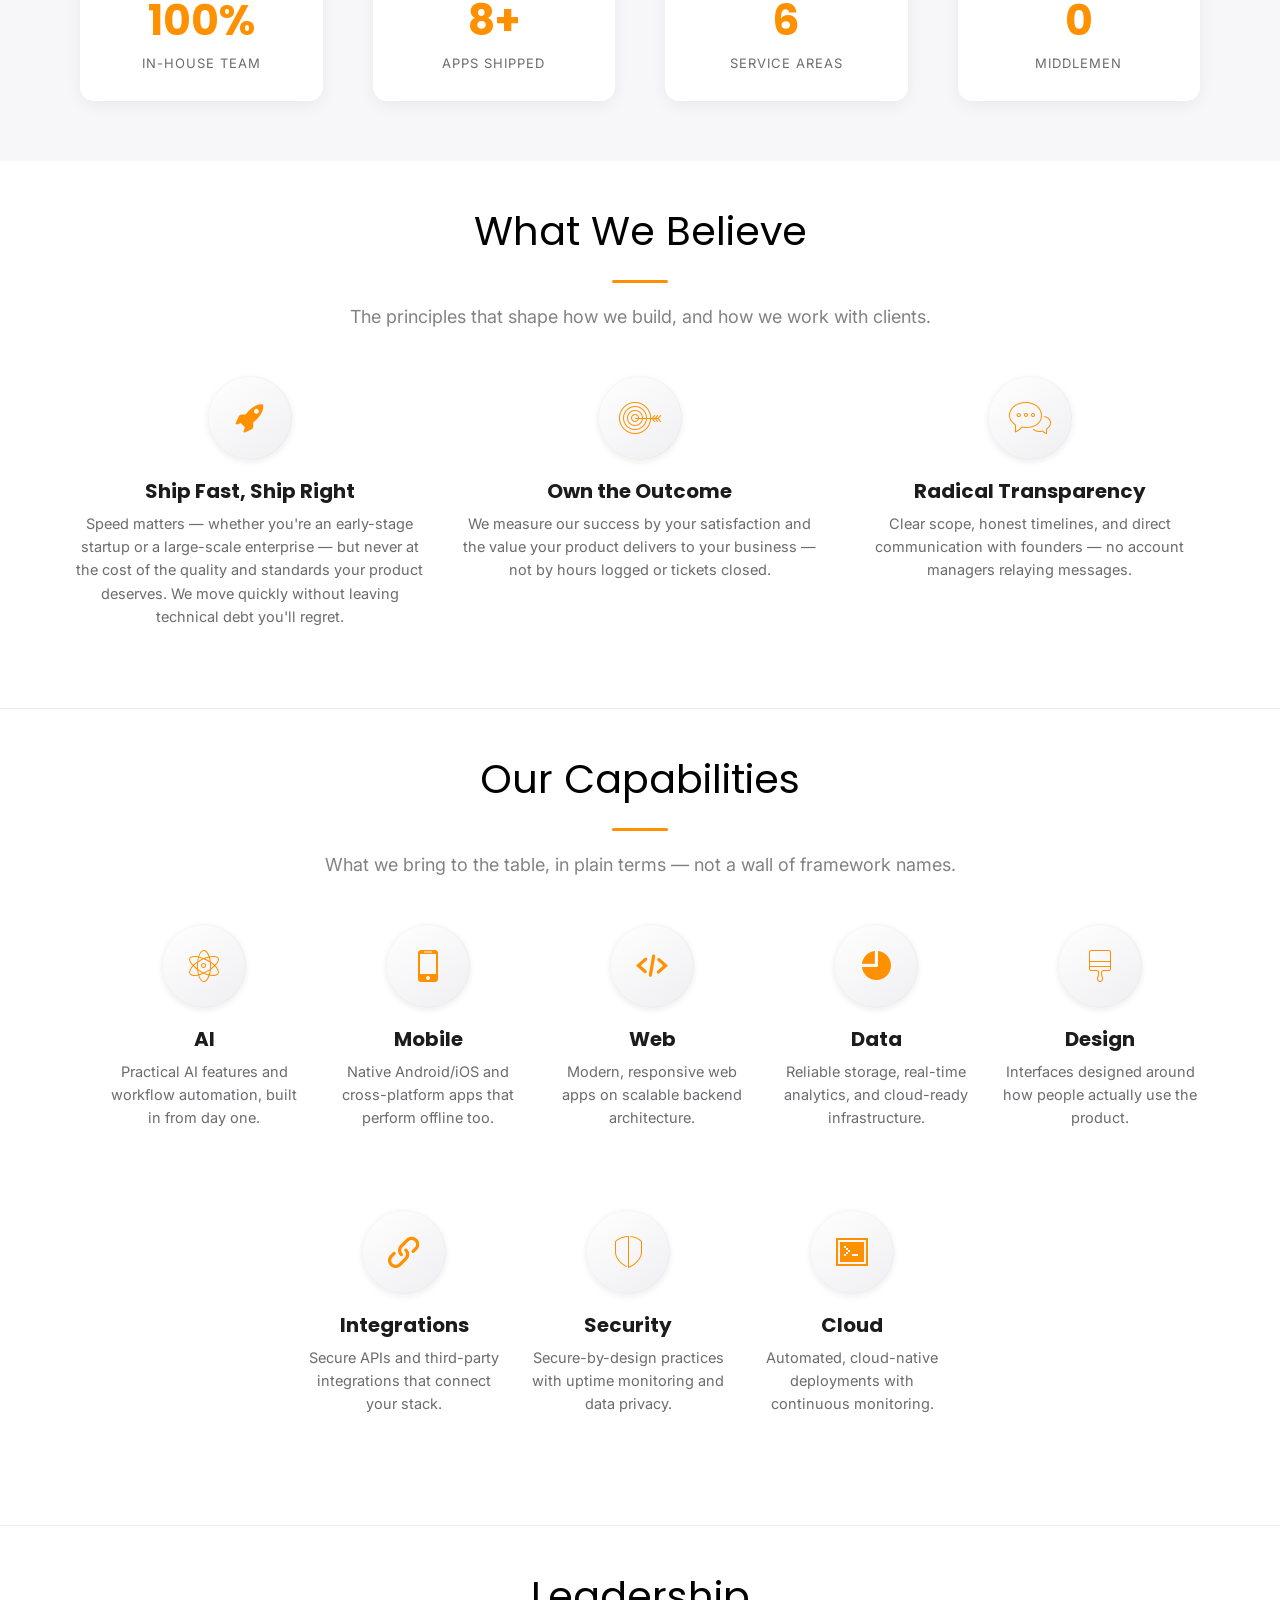
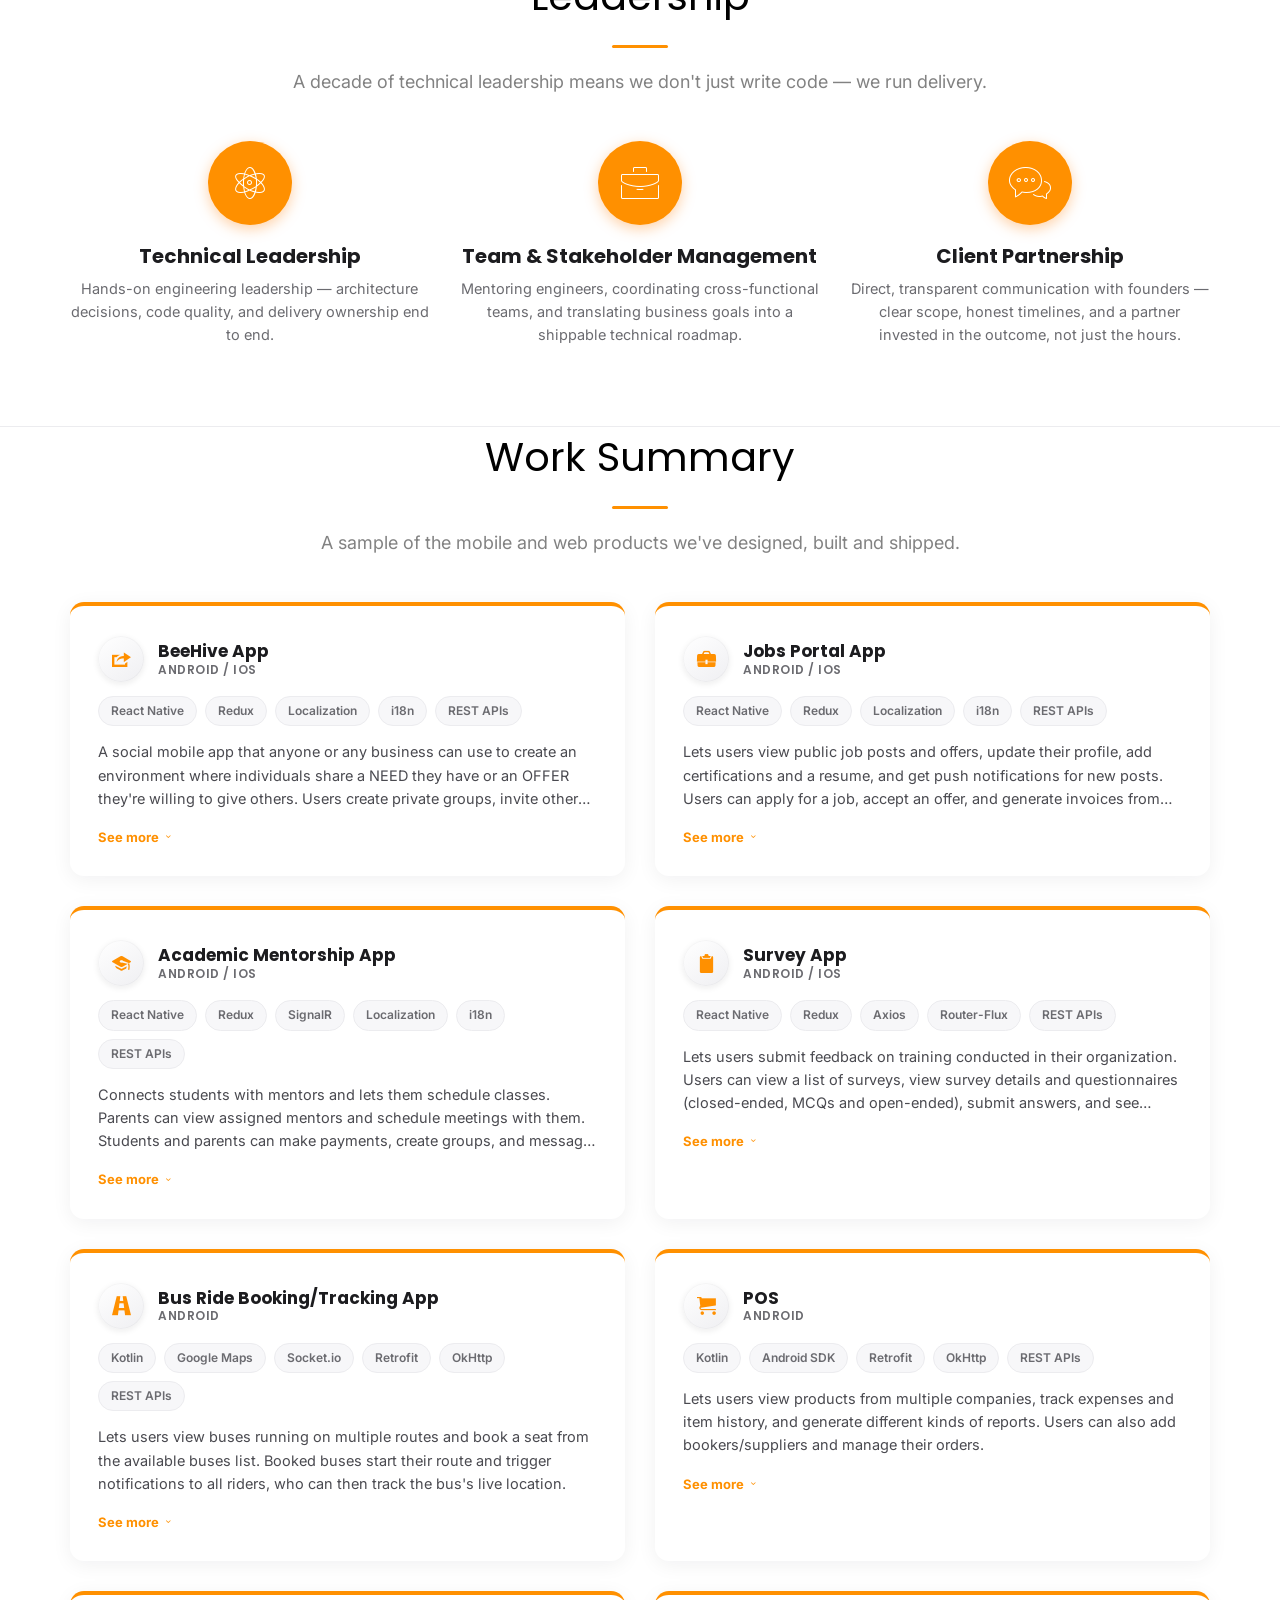
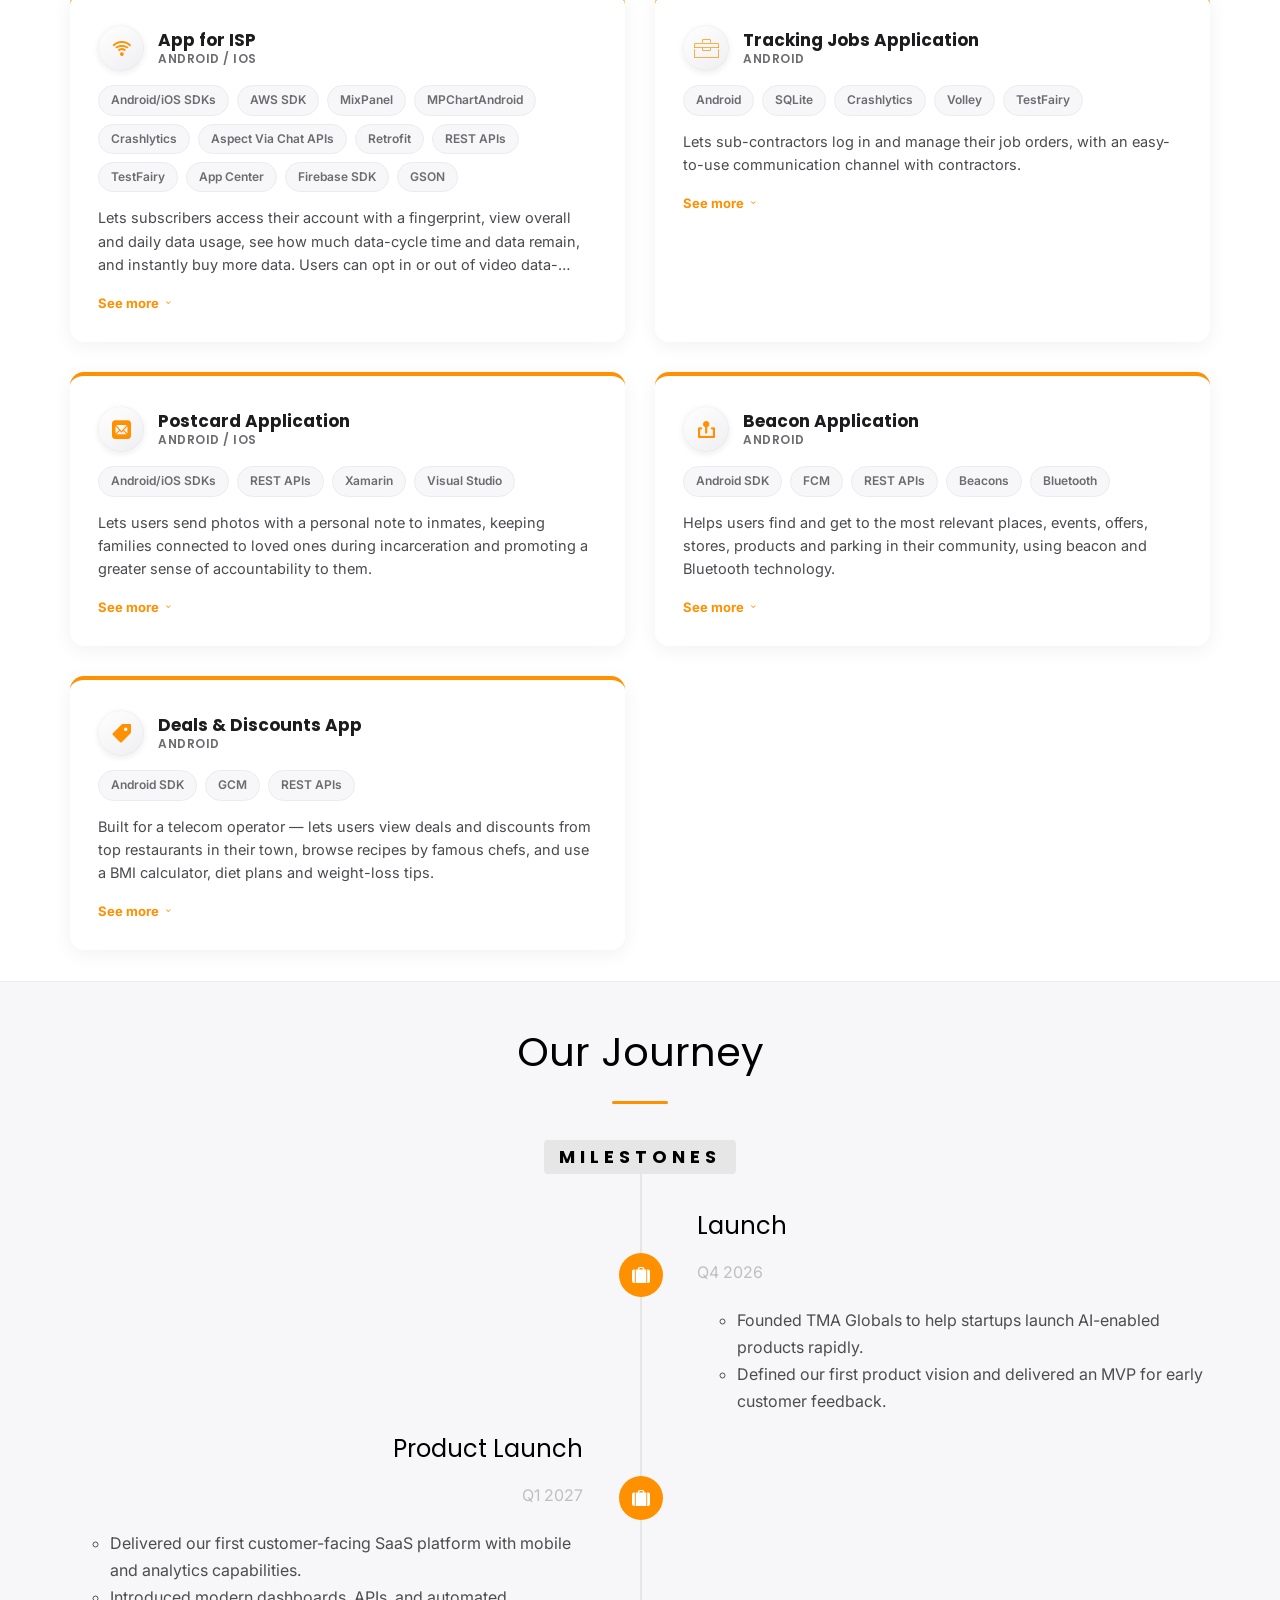
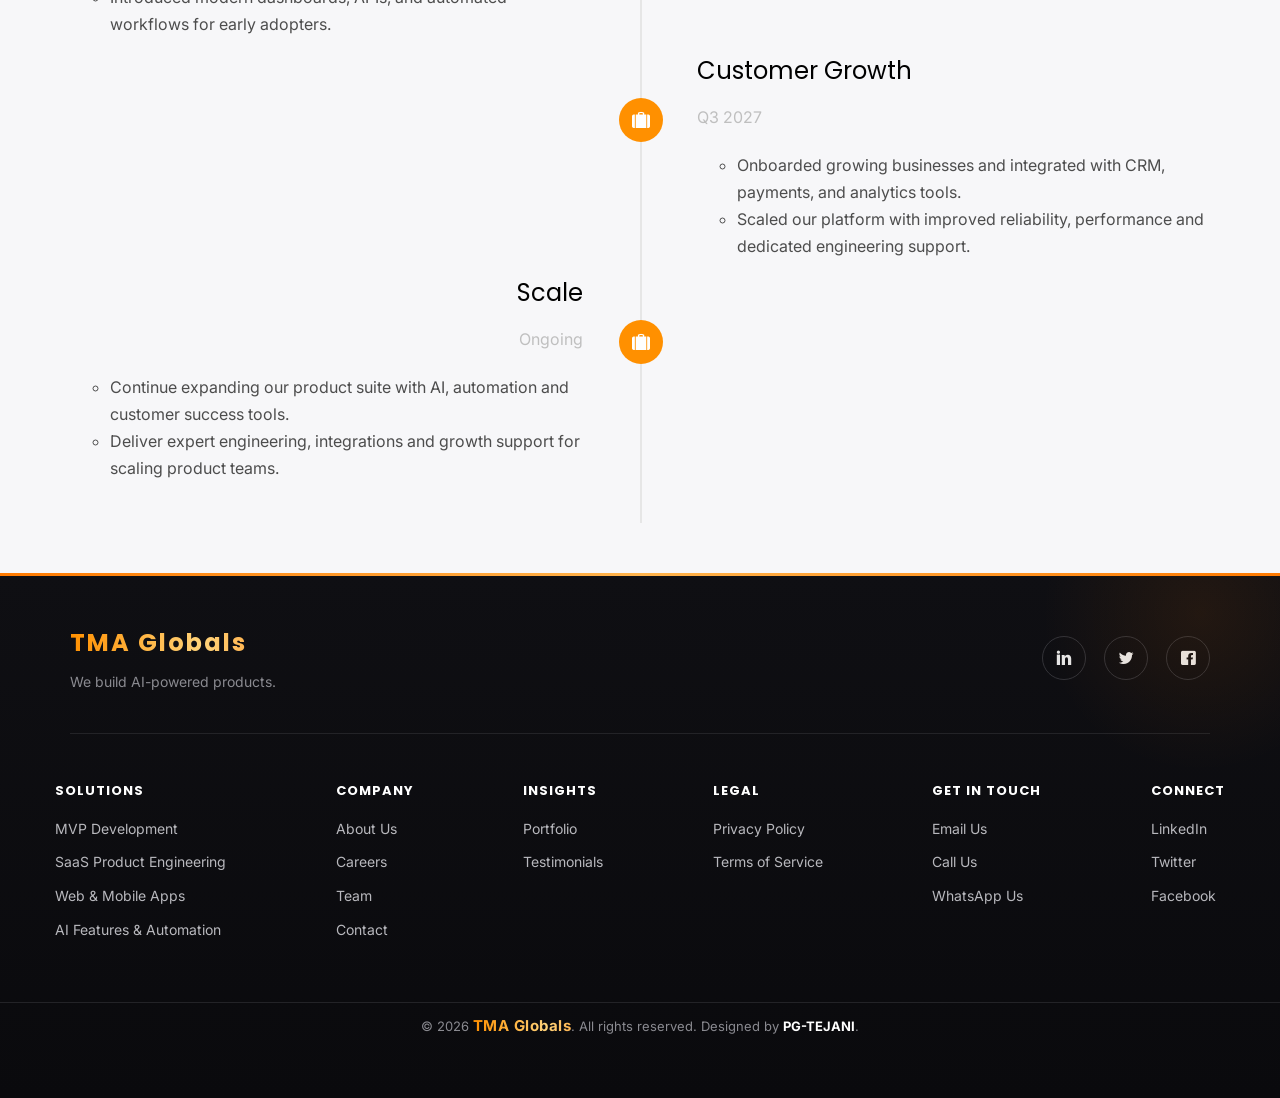
==== commit 45bbc194: "Update about page" ====
--- a/about.html
+++ b/about.html
@@ -386,6 +386,365 @@
 								<h3>Client Partnership</h3>
 								<p>Direct, transparent communication with founders — clear scope, honest timelines, and a partner invested in the outcome, not just the hours.</p>
 							</div>
+						</div>
+					</div>
+				</div>
+			</div>
+		</section>
+
+		<section id="fh5co-work-summary" class="animate-box tma-section-divider" data-animate-effect="fadeInLeft">
+			<div class="container">
+				<div class="row">
+					<div class="col-md-8 col-md-offset-2 text-center fh5co-heading">
+						<h2>Work Summary</h2>
+						<p>A sample of the mobile and web products we've designed, built and shipped.</p>
+					</div>
+				</div>
+				<div class="row tma-project-row">
+					<div class="col-md-6">
+						<div class="tma-project-card">
+							<div class="tma-project-head">
+								<span class="tma-project-icon"><i class="icon-share2"></i></span>
+								<h3>BeeHive App <span class="tma-project-platform">Android / iOS</span></h3>
+							</div>
+							<div class="tma-project-env">
+								<span class="tma-env-pill">React Native</span>
+								<span class="tma-env-pill">Redux</span>
+								<span class="tma-env-pill">Localization</span>
+								<span class="tma-env-pill">i18n</span>
+								<span class="tma-env-pill">REST APIs</span>
+							</div>
+							<p class="tma-project-summary">A social mobile app that anyone or any business can use to create an environment where individuals share a NEED they have or an OFFER they're willing to give others. Users create private groups, invite others, and members can share needs/offers and "claim" requests with one click.</p>
+							<div class="tma-project-more">
+								<h4>Responsibilities</h4>
+								<ul>
+									<li>Implemented UIs and APIs for Offer and Need listing (listing, search, filter, sort)</li>
+									<li>Implemented APIs to accept offers</li>
+									<li>Marked offers/needs as favorite and managed favorites</li>
+								</ul>
+							</div>
+							<button type="button" class="tma-project-toggle-btn" aria-expanded="false">
+								<span class="tma-toggle-label-more">See more</span>
+								<span class="tma-toggle-label-less">See less</span>
+								<i class="icon-chevron-small-down" aria-hidden="true"></i>
+							</button>
+						</div>
+					</div>
+					<div class="col-md-6">
+						<div class="tma-project-card">
+							<div class="tma-project-head">
+								<span class="tma-project-icon"><i class="icon-briefcase2"></i></span>
+								<h3>Jobs Portal App <span class="tma-project-platform">Android / iOS</span></h3>
+							</div>
+							<div class="tma-project-env">
+								<span class="tma-env-pill">React Native</span>
+								<span class="tma-env-pill">Redux</span>
+								<span class="tma-env-pill">Localization</span>
+								<span class="tma-env-pill">i18n</span>
+								<span class="tma-env-pill">REST APIs</span>
+							</div>
+							<p class="tma-project-summary">Lets users view public job posts and offers, update their profile, add certifications and a resume, and get push notifications for new posts. Users can apply for a job, accept an offer, and generate invoices from logged weekly or total time worked.</p>
+							<div class="tma-project-more">
+								<h4>Responsibilities</h4>
+								<ul>
+									<li>Implemented UIs</li>
+									<li>Implemented Jobs board module (listing, search, filter, sort)</li>
+									<li>Implemented APIs for job listing and applying for a job</li>
+									<li>Implemented UIs and APIs to view and update user documents (resume, certifications, etc.)</li>
+								</ul>
+							</div>
+							<button type="button" class="tma-project-toggle-btn" aria-expanded="false">
+								<span class="tma-toggle-label-more">See more</span>
+								<span class="tma-toggle-label-less">See less</span>
+								<i class="icon-chevron-small-down" aria-hidden="true"></i>
+							</button>
+						</div>
+					</div>
+					<div class="col-md-6">
+						<div class="tma-project-card">
+							<div class="tma-project-head">
+								<span class="tma-project-icon"><i class="icon-graduation-cap"></i></span>
+								<h3>Academic Mentorship App <span class="tma-project-platform">Android / iOS</span></h3>
+							</div>
+							<div class="tma-project-env">
+								<span class="tma-env-pill">React Native</span>
+								<span class="tma-env-pill">Redux</span>
+								<span class="tma-env-pill">SignalR</span>
+								<span class="tma-env-pill">Localization</span>
+								<span class="tma-env-pill">i18n</span>
+								<span class="tma-env-pill">REST APIs</span>
+							</div>
+							<p class="tma-project-summary">Connects students with mentors and lets them schedule classes. Parents can view assigned mentors and schedule meetings with them. Students and parents can make payments, create groups, and message all participants.</p>
+							<div class="tma-project-more">
+								<h4>Responsibilities</h4>
+								<ul>
+									<li>Implemented UIs</li>
+									<li>Implemented Resource module (listing, search, filter, sort and create new resource)</li>
+									<li>Implemented APIs to create new resources</li>
+									<li>Refactored Profile APIs (Redux-ified existing APIs)</li>
+									<li>Worked on localization to support the Spanish language</li>
+								</ul>
+							</div>
+							<button type="button" class="tma-project-toggle-btn" aria-expanded="false">
+								<span class="tma-toggle-label-more">See more</span>
+								<span class="tma-toggle-label-less">See less</span>
+								<i class="icon-chevron-small-down" aria-hidden="true"></i>
+							</button>
+						</div>
+					</div>
+					<div class="col-md-6">
+						<div class="tma-project-card">
+							<div class="tma-project-head">
+								<span class="tma-project-icon"><i class="icon-clipboard2"></i></span>
+								<h3>Survey App <span class="tma-project-platform">Android / iOS</span></h3>
+							</div>
+							<div class="tma-project-env">
+								<span class="tma-env-pill">React Native</span>
+								<span class="tma-env-pill">Redux</span>
+								<span class="tma-env-pill">Axios</span>
+								<span class="tma-env-pill">Router-Flux</span>
+								<span class="tma-env-pill">REST APIs</span>
+							</div>
+							<p class="tma-project-summary">Lets users submit feedback on training conducted in their organization. Users can view a list of surveys, view survey details and questionnaires (closed-ended, MCQs and open-ended), submit answers, and see previously submitted surveys.</p>
+							<div class="tma-project-more">
+								<h4>Responsibilities</h4>
+								<ul>
+									<li>Implemented reusable custom components</li>
+									<li>Implemented Registration/Login modules</li>
+									<li>Implemented Surveys module (listing, details)</li>
+									<li>Implemented survey questionnaires (closed-ended and MCQs)</li>
+									<li>Implemented survey feedback form (open-ended input fields)</li>
+								</ul>
+							</div>
+							<button type="button" class="tma-project-toggle-btn" aria-expanded="false">
+								<span class="tma-toggle-label-more">See more</span>
+								<span class="tma-toggle-label-less">See less</span>
+								<i class="icon-chevron-small-down" aria-hidden="true"></i>
+							</button>
+						</div>
+					</div>
+					<div class="col-md-6">
+						<div class="tma-project-card">
+							<div class="tma-project-head">
+								<span class="tma-project-icon"><i class="icon-road"></i></span>
+								<h3>Bus Ride Booking/Tracking App <span class="tma-project-platform">Android</span></h3>
+							</div>
+							<div class="tma-project-env">
+								<span class="tma-env-pill">Kotlin</span>
+								<span class="tma-env-pill">Google Maps</span>
+								<span class="tma-env-pill">Socket.io</span>
+								<span class="tma-env-pill">Retrofit</span>
+								<span class="tma-env-pill">OkHttp</span>
+								<span class="tma-env-pill">REST APIs</span>
+							</div>
+							<p class="tma-project-summary">Lets users view buses running on multiple routes and book a seat from the available buses list. Booked buses start their route and trigger notifications to all riders, who can then track the bus's live location.</p>
+							<div class="tma-project-more">
+								<h4>Responsibilities</h4>
+								<ul>
+									<li>Implemented Bus listing module</li>
+									<li>Implemented booking module</li>
+									<li>Integrated Google Maps</li>
+									<li>Implemented a socket connection to view the live location of the bus</li>
+								</ul>
+							</div>
+							<button type="button" class="tma-project-toggle-btn" aria-expanded="false">
+								<span class="tma-toggle-label-more">See more</span>
+								<span class="tma-toggle-label-less">See less</span>
+								<i class="icon-chevron-small-down" aria-hidden="true"></i>
+							</button>
+						</div>
+					</div>
+					<div class="col-md-6">
+						<div class="tma-project-card">
+							<div class="tma-project-head">
+								<span class="tma-project-icon"><i class="icon-cart2"></i></span>
+								<h3>POS <span class="tma-project-platform">Android</span></h3>
+							</div>
+							<div class="tma-project-env">
+								<span class="tma-env-pill">Kotlin</span>
+								<span class="tma-env-pill">Android SDK</span>
+								<span class="tma-env-pill">Retrofit</span>
+								<span class="tma-env-pill">OkHttp</span>
+								<span class="tma-env-pill">REST APIs</span>
+							</div>
+							<p class="tma-project-summary">Lets users view products from multiple companies, track expenses and item history, and generate different kinds of reports. Users can also add bookers/suppliers and manage their orders.</p>
+							<div class="tma-project-more">
+								<h4>Responsibilities</h4>
+								<ul>
+									<li>Implemented UIs</li>
+									<li>Implemented third-party billing APIs</li>
+									<li>Implemented reports module</li>
+								</ul>
+							</div>
+							<button type="button" class="tma-project-toggle-btn" aria-expanded="false">
+								<span class="tma-toggle-label-more">See more</span>
+								<span class="tma-toggle-label-less">See less</span>
+								<i class="icon-chevron-small-down" aria-hidden="true"></i>
+							</button>
+						</div>
+					</div>
+					<div class="col-md-6">
+						<div class="tma-project-card">
+							<div class="tma-project-head">
+								<span class="tma-project-icon"><i class="icon-signal"></i></span>
+								<h3>App for ISP <span class="tma-project-platform">Android / iOS</span></h3>
+							</div>
+							<div class="tma-project-env">
+								<span class="tma-env-pill">Android/iOS SDKs</span>
+								<span class="tma-env-pill">AWS SDK</span>
+								<span class="tma-env-pill">MixPanel</span>
+								<span class="tma-env-pill">MPChartAndroid</span>
+								<span class="tma-env-pill">Crashlytics</span>
+								<span class="tma-env-pill">Aspect Via Chat APIs</span>
+								<span class="tma-env-pill">Retrofit</span>
+								<span class="tma-env-pill">REST APIs</span>
+								<span class="tma-env-pill">TestFairy</span>
+								<span class="tma-env-pill">App Center</span>
+								<span class="tma-env-pill">Firebase SDK</span>
+								<span class="tma-env-pill">GSON</span>
+							</div>
+							<p class="tma-project-summary">Lets subscribers access their account with a fingerprint, view overall and daily data usage, see how much data-cycle time and data remain, and instantly buy more data. Users can opt in or out of video data-saving, review billing, pay, test Wi-Fi signal strength, and manage notifications.</p>
+							<div class="tma-project-more">
+								<h4>Responsibilities</h4>
+								<ul>
+									<li>Requirements analysis and LOE estimates for new features</li>
+									<li>Suggested workflows from requirements to meet the business need</li>
+									<li>Created reusable UI components</li>
+									<li>Implemented charts to present historical data using the MPChartAndroid SDK</li>
+									<li>Implemented AWS SDK for authentication</li>
+									<li>Implemented a live-chat option using Aspect Via APIs</li>
+									<li>Implemented premium services and different offers</li>
+									<li>Implemented analytics logging using the MixPanel SDK</li>
+									<li>Implemented a Preference Center feature to manage subscriptions</li>
+									<li>Implemented the billing module using APIs</li>
+									<li>Migrated GCM to FCM</li>
+									<li>Migrated Fabric Crashlytics to Firebase Crashlytics</li>
+									<li>Synced up with the client to discuss status updates and identify new tasks</li>
+								</ul>
+							</div>
+							<button type="button" class="tma-project-toggle-btn" aria-expanded="false">
+								<span class="tma-toggle-label-more">See more</span>
+								<span class="tma-toggle-label-less">See less</span>
+								<i class="icon-chevron-small-down" aria-hidden="true"></i>
+							</button>
+						</div>
+					</div>
+					<div class="col-md-6">
+						<div class="tma-project-card">
+							<div class="tma-project-head">
+								<span class="tma-project-icon"><i class="icon-toolbox"></i></span>
+								<h3>Tracking Jobs Application <span class="tma-project-platform">Android</span></h3>
+							</div>
+							<div class="tma-project-env">
+								<span class="tma-env-pill">Android</span>
+								<span class="tma-env-pill">SQLite</span>
+								<span class="tma-env-pill">Crashlytics</span>
+								<span class="tma-env-pill">Volley</span>
+								<span class="tma-env-pill">TestFairy</span>
+							</div>
+							<p class="tma-project-summary">Lets sub-contractors log in and manage their job orders, with an easy-to-use communication channel with contractors.</p>
+							<div class="tma-project-more">
+								<h4>Responsibilities</h4>
+								<ul>
+									<li>Created UIs in Android</li>
+									<li>Implemented Jobs module</li>
+									<li>Implemented Job Part History module</li>
+									<li>Implemented offline storage and syncing data on internet connectivity</li>
+								</ul>
+							</div>
+							<button type="button" class="tma-project-toggle-btn" aria-expanded="false">
+								<span class="tma-toggle-label-more">See more</span>
+								<span class="tma-toggle-label-less">See less</span>
+								<i class="icon-chevron-small-down" aria-hidden="true"></i>
+							</button>
+						</div>
+					</div>
+					<div class="col-md-6">
+						<div class="tma-project-card">
+							<div class="tma-project-head">
+								<span class="tma-project-icon"><i class="icon-mail2"></i></span>
+								<h3>Postcard Application <span class="tma-project-platform">Android / iOS</span></h3>
+							</div>
+							<div class="tma-project-env">
+								<span class="tma-env-pill">Android/iOS SDKs</span>
+								<span class="tma-env-pill">REST APIs</span>
+								<span class="tma-env-pill">Xamarin</span>
+								<span class="tma-env-pill">Visual Studio</span>
+							</div>
+							<p class="tma-project-summary">Lets users send photos with a personal note to inmates, keeping families connected to loved ones during incarceration and promoting a greater sense of accountability to them.</p>
+							<div class="tma-project-more">
+								<h4>Responsibilities</h4>
+								<ul>
+									<li>Suggested workflows from requirements to meet the business need</li>
+									<li>Postcard generation flow</li>
+									<li>Postcard preview, landscape view and flip postcard</li>
+									<li>Address book</li>
+									<li>Implemented Credits module</li>
+								</ul>
+							</div>
+							<button type="button" class="tma-project-toggle-btn" aria-expanded="false">
+								<span class="tma-toggle-label-more">See more</span>
+								<span class="tma-toggle-label-less">See less</span>
+								<i class="icon-chevron-small-down" aria-hidden="true"></i>
+							</button>
+						</div>
+					</div>
+					<div class="col-md-6">
+						<div class="tma-project-card">
+							<div class="tma-project-head">
+								<span class="tma-project-icon"><i class="icon-location2"></i></span>
+								<h3>Beacon Application <span class="tma-project-platform">Android</span></h3>
+							</div>
+							<div class="tma-project-env">
+								<span class="tma-env-pill">Android SDK</span>
+								<span class="tma-env-pill">FCM</span>
+								<span class="tma-env-pill">REST APIs</span>
+								<span class="tma-env-pill">Beacons</span>
+								<span class="tma-env-pill">Bluetooth</span>
+							</div>
+							<p class="tma-project-summary">Helps users find and get to the most relevant places, events, offers, stores, products and parking in their community, using beacon and Bluetooth technology.</p>
+							<div class="tma-project-more">
+								<h4>Responsibilities</h4>
+								<ul>
+									<li>Understood requirements by running the existing iOS app and developing the Android app</li>
+									<li>Explored and worked with beacons</li>
+									<li>Integrated GCM for push notifications</li>
+								</ul>
+							</div>
+							<button type="button" class="tma-project-toggle-btn" aria-expanded="false">
+								<span class="tma-toggle-label-more">See more</span>
+								<span class="tma-toggle-label-less">See less</span>
+								<i class="icon-chevron-small-down" aria-hidden="true"></i>
+							</button>
+						</div>
+					</div>
+					<div class="col-md-6">
+						<div class="tma-project-card">
+							<div class="tma-project-head">
+								<span class="tma-project-icon"><i class="icon-price-tag2"></i></span>
+								<h3>Deals &amp; Discounts App <span class="tma-project-platform">Android</span></h3>
+							</div>
+							<div class="tma-project-env">
+								<span class="tma-env-pill">Android SDK</span>
+								<span class="tma-env-pill">GCM</span>
+								<span class="tma-env-pill">REST APIs</span>
+							</div>
+							<p class="tma-project-summary">Built for a telecom operator — lets users view deals and discounts from top restaurants in their town, browse recipes by famous chefs, and use a BMI calculator, diet plans and weight-loss tips.</p>
+							<div class="tma-project-more">
+								<h4>Responsibilities</h4>
+								<ul>
+									<li>Designed UI and workflows</li>
+									<li>Implemented nearby-restaurants feature</li>
+									<li>Implemented Deals module</li>
+									<li>Implemented BMI Calculator</li>
+									<li>Implemented Diet Plans module</li>
+								</ul>
+							</div>
+							<button type="button" class="tma-project-toggle-btn" aria-expanded="false">
+								<span class="tma-toggle-label-more">See more</span>
+								<span class="tma-toggle-label-less">See less</span>
+								<i class="icon-chevron-small-down" aria-hidden="true"></i>
+							</button>
 						</div>
 					</div>
 				</div>
--- a/css/tma-nav.css
+++ b/css/tma-nav.css
@@ -1030,6 +1030,167 @@
   letter-spacing: 0.5px;
 }
 
+/* Work Summary — project cards */
+.tma-project-row {
+  display: flex;
+  flex-wrap: wrap;
+}
+.tma-project-row > [class*="col-"] {
+  display: flex;
+  margin-bottom: 30px;
+}
+.tma-project-card {
+  background: #fff;
+  border-radius: var(--tma-radius-md);
+  border-top: 4px solid var(--tma-primary);
+  box-shadow: 0 4px 20px rgba(20, 20, 30, 0.06);
+  padding: 30px 28px 26px;
+  width: 100%;
+  transition: transform 0.75s ease, box-shadow 0.75s ease;
+}
+.tma-project-card:hover {
+  transform: translateY(-6px);
+  box-shadow: 0 16px 34px rgba(20, 20, 30, 0.12);
+}
+.tma-project-head {
+  display: flex;
+  align-items: center;
+  gap: 14px;
+  margin-bottom: 14px;
+}
+.tma-project-icon {
+  flex-shrink: 0;
+  width: 46px;
+  height: 46px;
+  border-radius: 50%;
+  background: linear-gradient(145deg, #ffffff, #efeff2);
+  box-shadow: 0 2px 6px rgba(20, 20, 30, 0.08), inset 0 0 0 1px rgba(0,0,0,0.03);
+  color: var(--tma-primary);
+  display: flex;
+  align-items: center;
+  justify-content: center;
+  font-size: 19px;
+}
+.tma-project-head h3 {
+  margin: 0;
+  font-size: 17px;
+  font-weight: 700;
+  color: #1c1c1f;
+}
+.tma-project-platform {
+  display: block;
+  margin-top: 2px;
+  font-size: 12px;
+  font-weight: 600;
+  text-transform: uppercase;
+  letter-spacing: 0.5px;
+  color: var(--tma-muted);
+}
+.tma-project-env {
+  display: flex;
+  flex-wrap: wrap;
+  gap: 8px;
+  margin-bottom: 14px;
+}
+.tma-env-pill {
+  display: inline-block;
+  padding: 4px 12px;
+  border-radius: var(--tma-radius-pill);
+  background: #f7f7f9;
+  border: 1px solid #ececef;
+  color: var(--tma-muted);
+  font-size: 12px;
+  font-weight: 600;
+}
+.tma-project-summary {
+  color: #4a4a50;
+  font-size: 14.5px;
+  line-height: 1.6;
+  margin-bottom: 4px;
+  display: -webkit-box;
+  -webkit-line-clamp: 3;
+  line-clamp: 3;
+  -webkit-box-orient: vertical;
+  overflow: hidden;
+}
+.tma-project-card.tma-expanded .tma-project-summary {
+  -webkit-line-clamp: unset;
+  line-clamp: unset;
+  overflow: visible;
+}
+.tma-project-more {
+  display: none;
+  margin-top: 6px;
+}
+.tma-project-card.tma-expanded .tma-project-more {
+  display: block;
+}
+.tma-project-more h4 {
+  font-size: 12px;
+  font-weight: 700;
+  text-transform: uppercase;
+  letter-spacing: 0.5px;
+  color: #1c1c1f;
+  margin-bottom: 10px;
+}
+.tma-project-more ul {
+  margin: 0;
+  padding: 0;
+  list-style: none;
+}
+.tma-project-more li {
+  position: relative;
+  padding-left: 20px;
+  margin-bottom: 8px;
+  font-size: 14px;
+  color: #4a4a50;
+  line-height: 1.5;
+}
+.tma-project-more li::before {
+  content: "";
+  position: absolute;
+  left: 0;
+  top: 8px;
+  width: 6px;
+  height: 6px;
+  border-radius: 50%;
+  background: var(--tma-primary);
+}
+.tma-project-toggle-btn {
+  display: inline-flex;
+  align-items: center;
+  gap: 4px;
+  margin-top: 12px;
+  padding: 0;
+  border: none;
+  background: none;
+  color: var(--tma-primary);
+  font-weight: 700;
+  font-size: 13px;
+  cursor: pointer;
+  transition: color 0.35s ease;
+}
+.tma-project-toggle-btn:hover,
+.tma-project-toggle-btn:focus {
+  color: var(--tma-primary-dark);
+}
+.tma-project-toggle-btn i {
+  font-size: 10px;
+  transition: transform 0.35s ease;
+}
+.tma-project-card.tma-expanded .tma-project-toggle-btn i {
+  transform: rotate(180deg);
+}
+.tma-toggle-label-less {
+  display: none;
+}
+.tma-project-card.tma-expanded .tma-toggle-label-more {
+  display: none;
+}
+.tma-project-card.tma-expanded .tma-toggle-label-less {
+  display: inline;
+}
+
 /* Team card */
 .tma-team-card {
   text-align: center;
